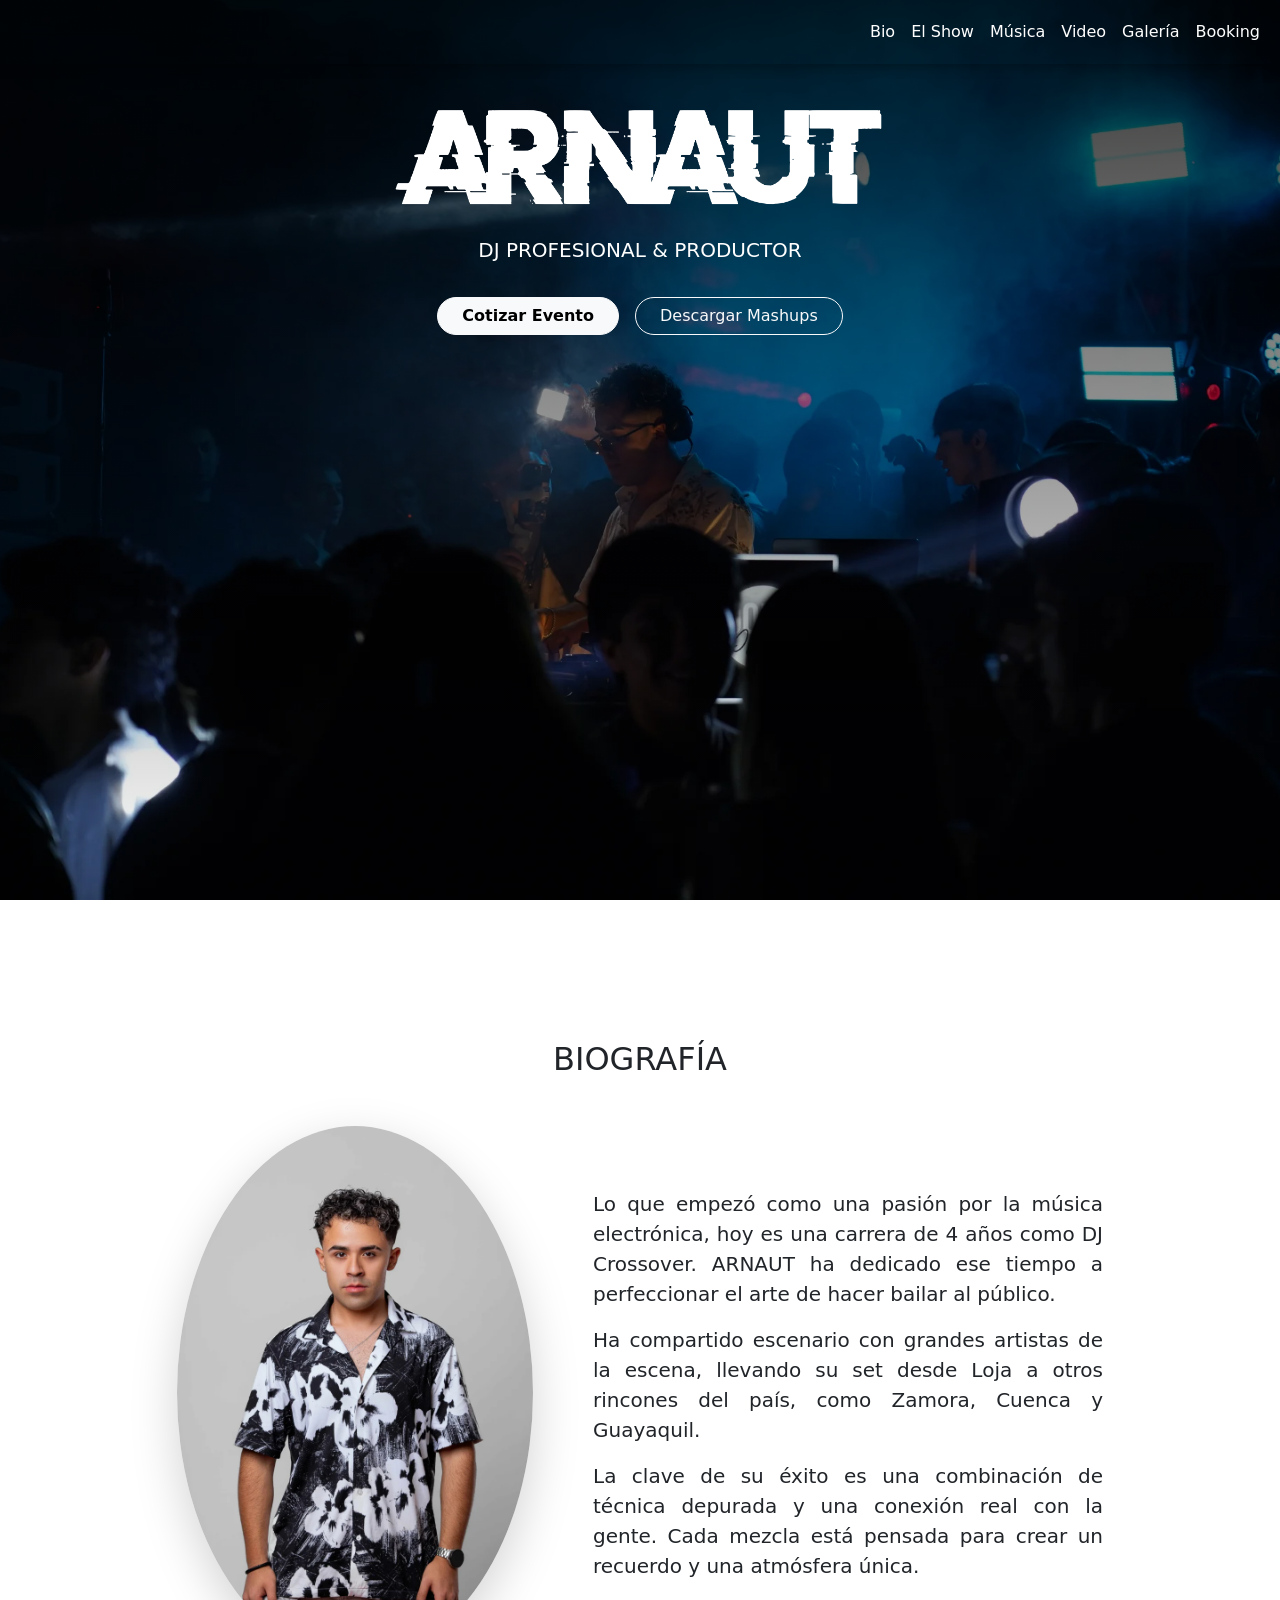
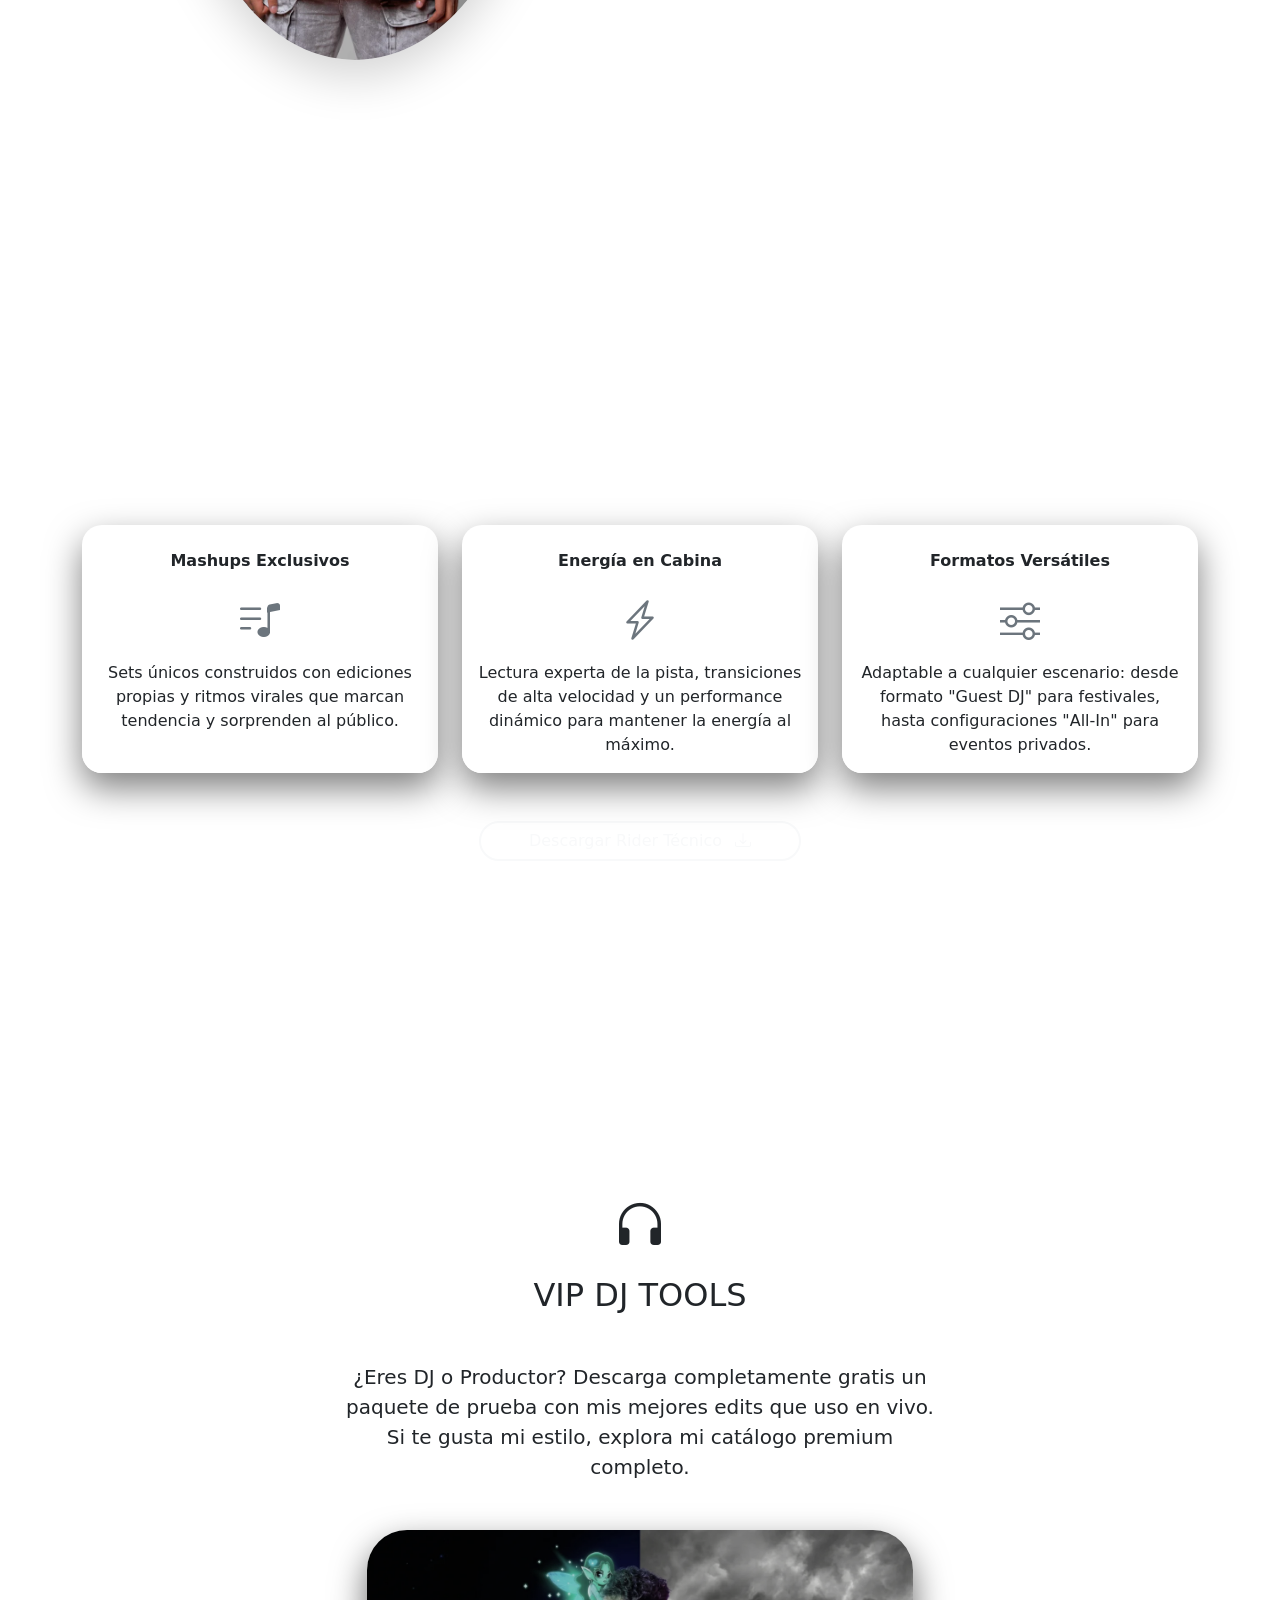
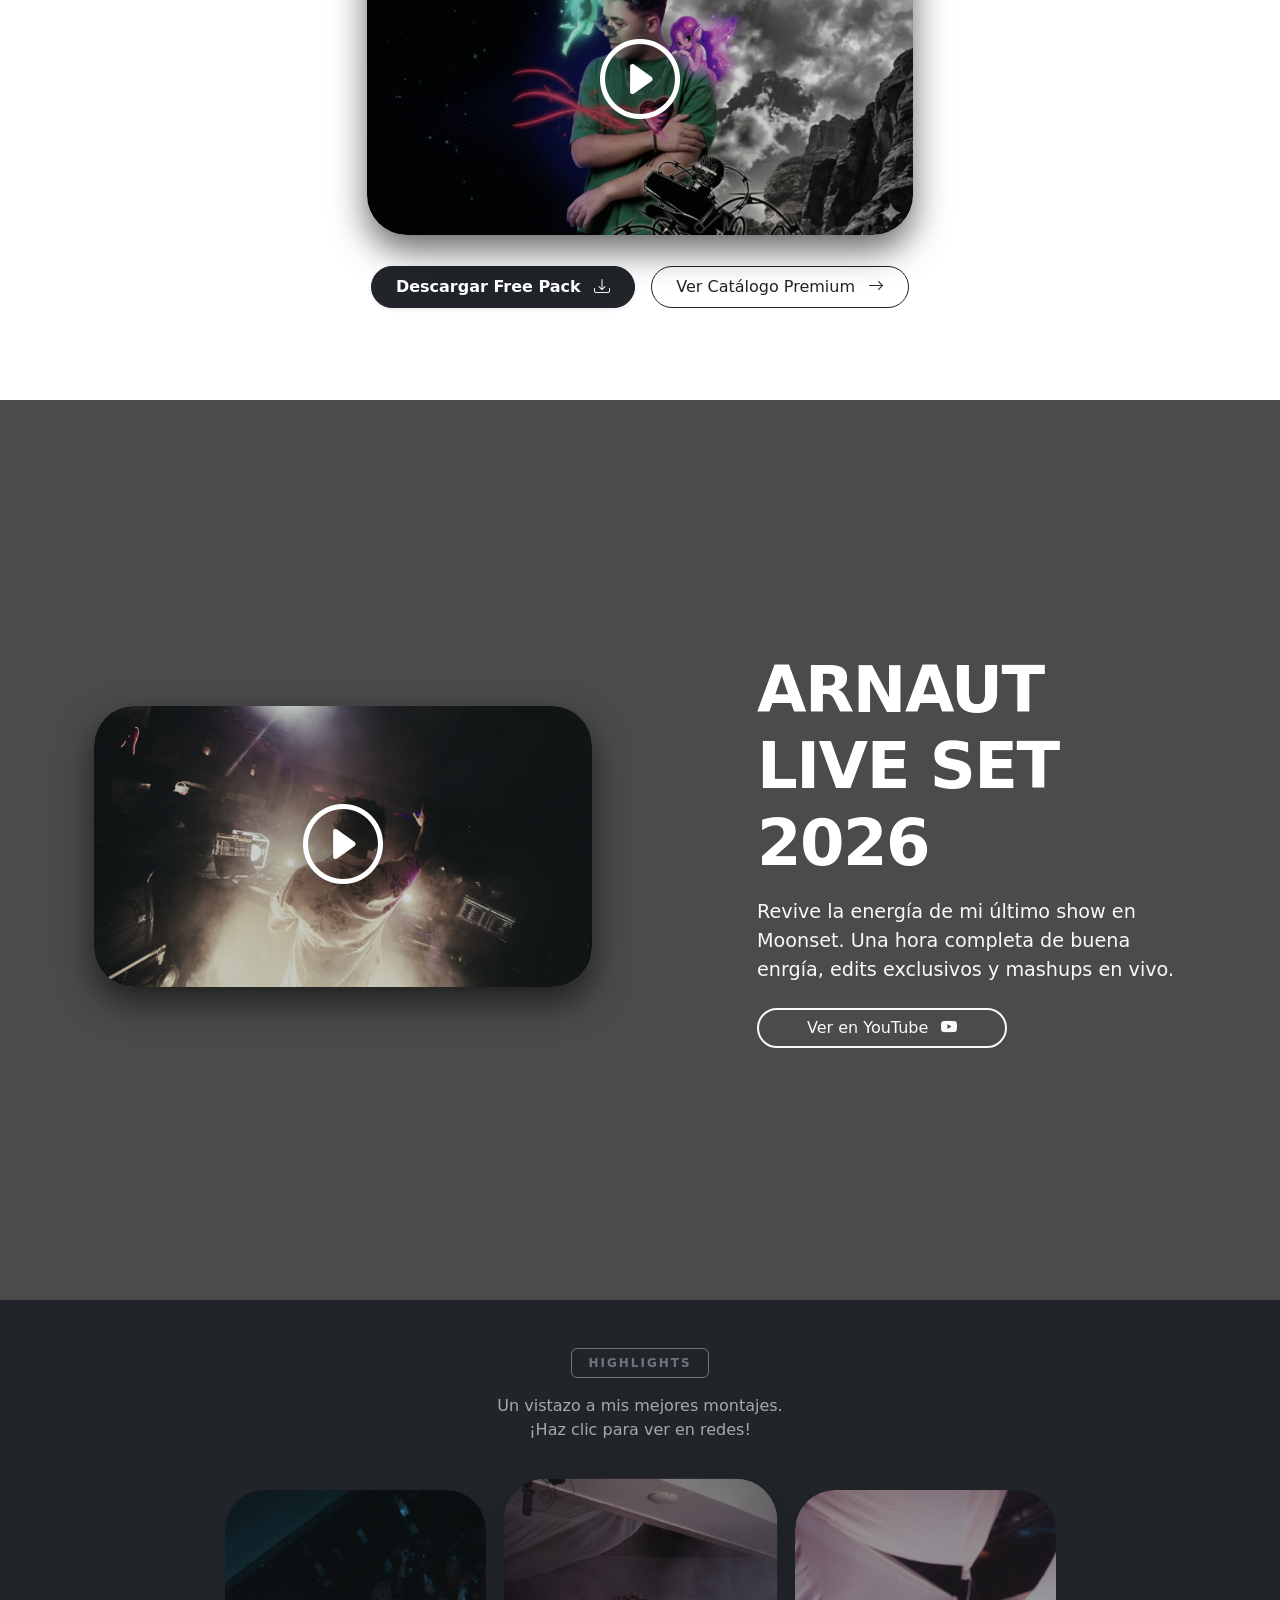
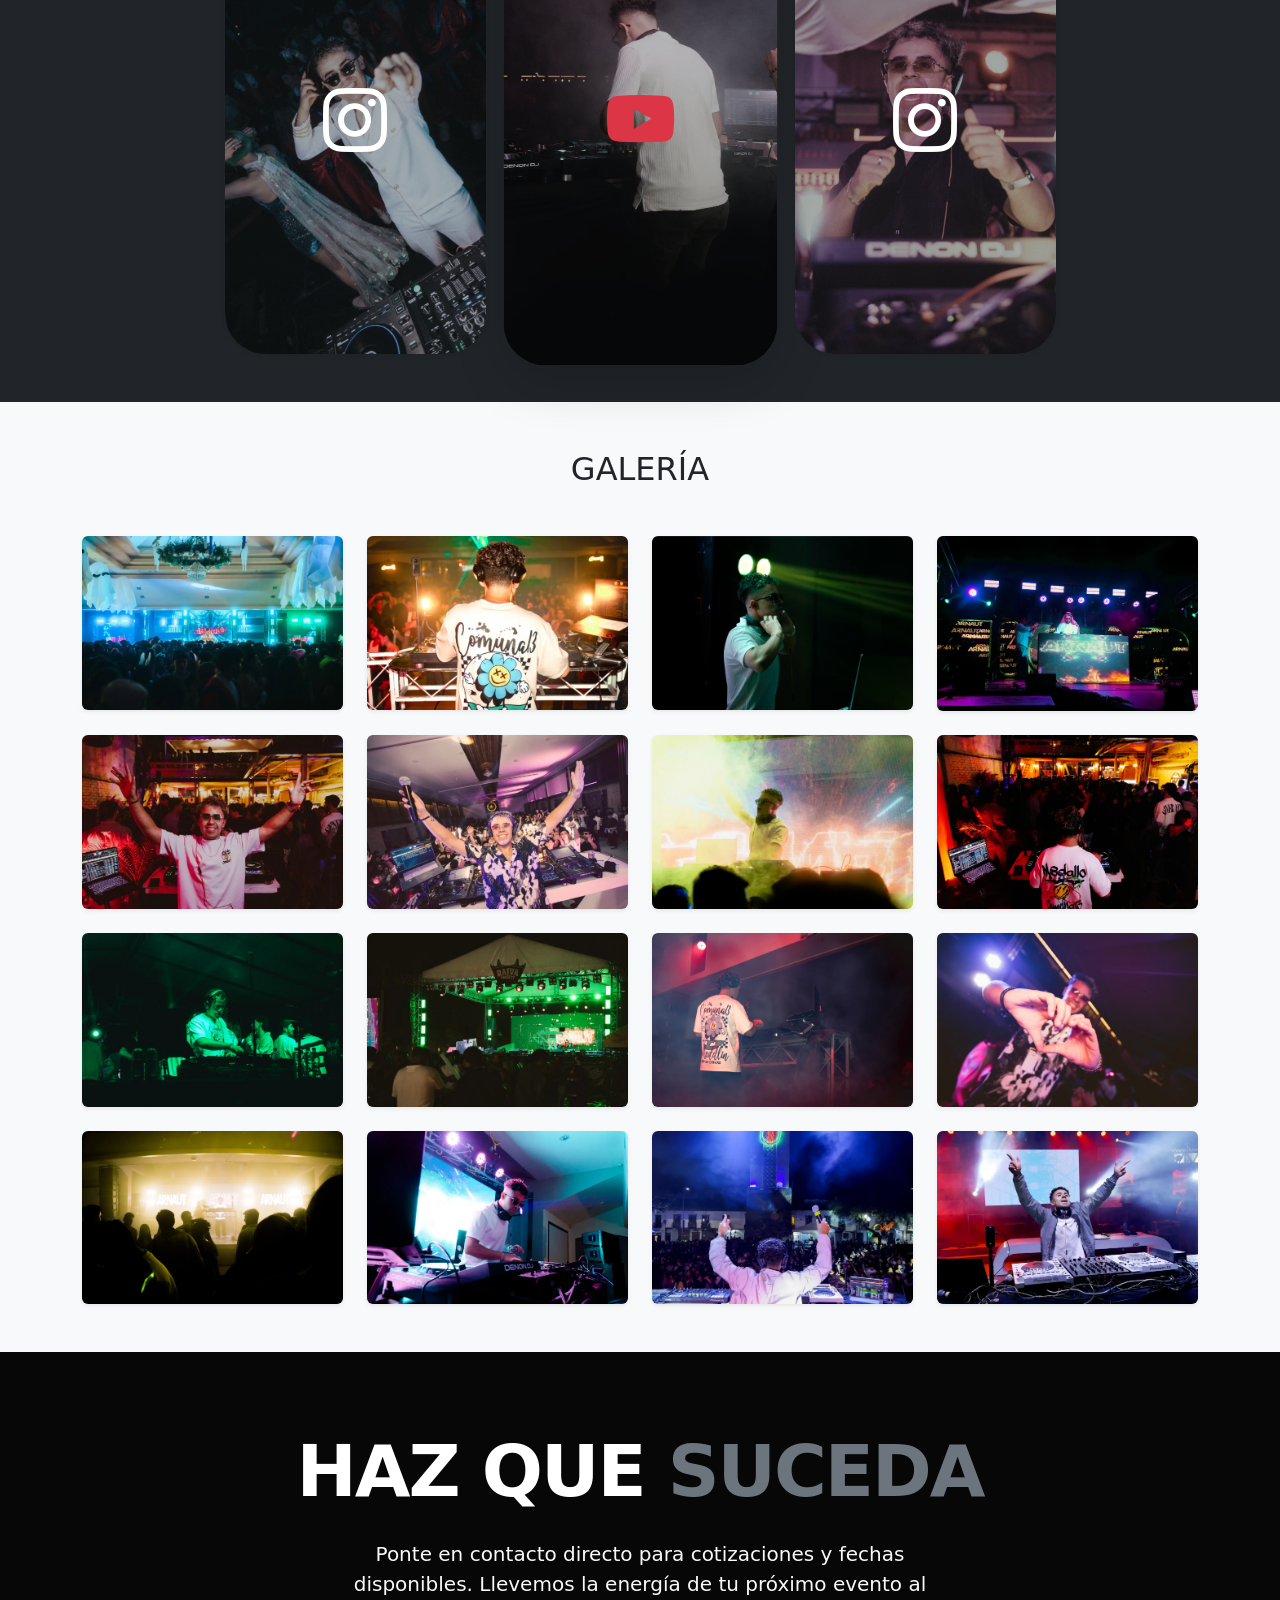
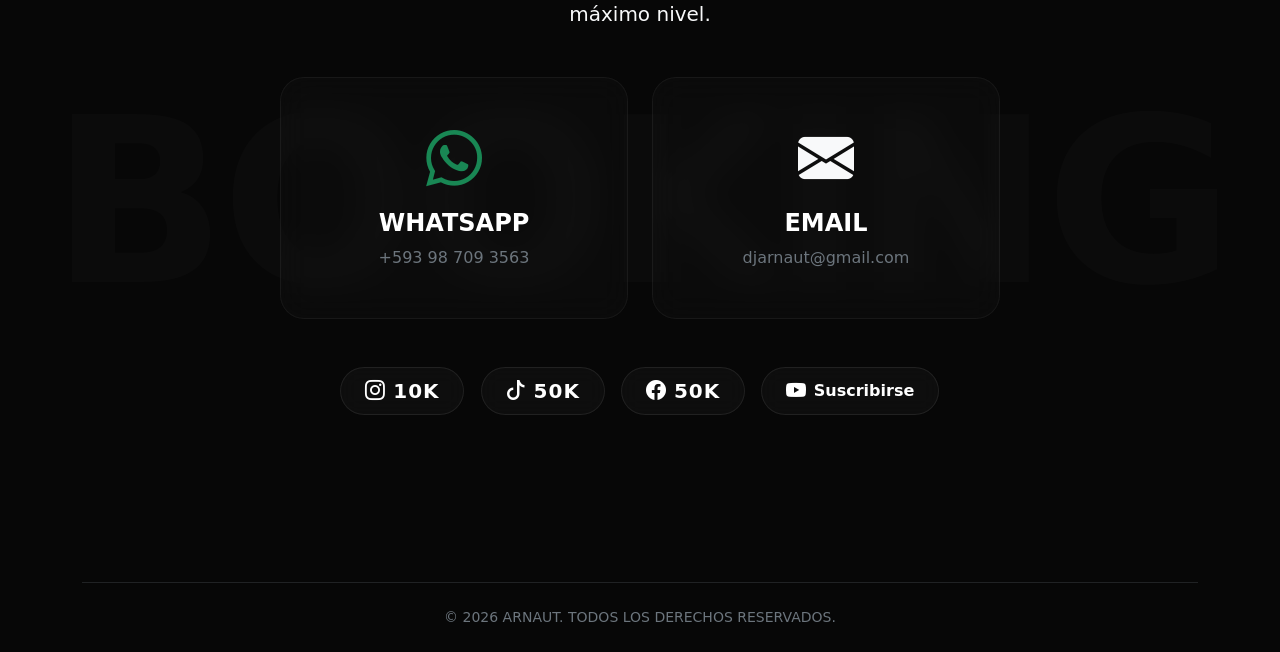
==== index.html @ 13a9d311 "correcciones" ====
<!doctype html>
<html lang="es">

<head>
    <meta charset="utf-8">
    <meta name="viewport" content="width=device-width, initial-scale=1">

    <link href="https://cdn.jsdelivr.net/npm/bootstrap@5.3.3/dist/css/bootstrap.min.css" rel="stylesheet"
        integrity="sha384-QWTKZyjpPEjISv5WaRU9OFeRpok6YctnYmDr5pNlyT2bRjXh0JMhjY6hW+ALEwIH" crossorigin="anonymous">

    <link rel="stylesheet" href="styles/style.css">

    <link rel="stylesheet" href="https://cdn.jsdelivr.net/npm/bootstrap-icons@1.11.3/font/bootstrap-icons.min.css">

    <title>Arnaut Presskit</title>

    <link rel="icon" type="image/png" href="images/ico.png">

    <!-- META TAGS -->

    <meta charset="UTF-8">
    <meta name="viewport" content="width=device-width, initial-scale=1.0">

    <meta name="description"
        content="ARNAUT — DJ profesional para eventos, discotecas y bodas. Sets energéticos, mashups únicos y amplia experiencia en pista. Reserva tu fecha aquí.">

    <meta name="keywords" content="DJ, DJ Ecuador, DJ Loja, Arnaut, música, eventos, bodas, fiestas, discotecas">

    <meta name="author" content="ARNAUT">

    <!-- OPEN GRAPH (WhatsApp / Facebook) -->

    <meta property="og:title" content="ARNAUT Presskit">
    <meta property="og:description" content="Contrata a ARNAUT para tu evento.">

    <!-- Imagen de preview -->
    <meta property="og:image" content="images/hero-background.webp">
    <meta property="og:image:width" content="1200">
    <meta property="og:image:height" content="630">

    <meta property="og:url" content="https://arnaut.ec/">
    <meta property="og:type" content="website">

    <!-- Twitter -->

    <meta name="twitter:card" content="summary_large_image">
    <meta name="twitter:title" content="ARNAUT Presskit">
    <meta name="twitter:description" content="Contrata a ARNAUT para tu evento.">
    <meta name="twitter:image" content="images/background.webp">

</head>



<body>

    <nav class="navbar navbar-expand-lg navbar-dark fixed-top">
        <div class="container-fluid">

            <a class="navbar-brand" href="#">
                <img src="images/logo.webp" alt="Logo Arnaut" height="35" class="d-inline-block align-text-top">
            </a>

            <button class="navbar-toggler" type="button" data-bs-toggle="collapse" data-bs-target="#navbarNav"
                aria-controls="navbarNav" aria-expanded="false" aria-label="Toggle navigation">
                <span class="navbar-toggler-icon"></span>
            </button>

            <div class="collapse navbar-collapse" id="navbarNav">
                <ul class="navbar-nav ms-auto">
                    <li class="nav-item"><a class="nav-link" href="#bio">Bio</a></li>
                    <li class="nav-item"><a class="nav-link" href="#el-show">El Show</a></li>
                    <li class="nav-item"><a class="nav-link" href="#musica">Música</a></li>
                    <li class="nav-item"><a class="nav-link" href="#video">Video</a></li>
                    <li class="nav-item"><a class="nav-link" href="#galeria">Galería</a></li>
                    <li class="nav-item"><a class="nav-link" href="#booking">Booking</a></li>

                </ul>
            </div>
        </div>
    </nav>



    <main>


        <header class="hero-section">
            <div class="container d-flex flex-column align-items-center h-100 hero-content-container">

                <img src="images/logo.webp" alt="Logo Arnaut" class="img-fluid hero-logo mb-3">

                <p class="lead text-white text-uppercase">DJ Profesional & Productor</p>

                <div class="d-flex gap-3 mt-3 flex-wrap justify-content-center">
                    <a href="#booking" class="btn btn-light rounded-pill px-4 fw-bold">Cotizar Evento</a>
                    <a href="#musica" class="btn btn-outline-light rounded-pill px-4">Descargar Mashups</a>
                </div>

            </div>
        </header>


        <section id="bio" class="py-5 d-flex align-items-center min-vh-100">
            <div class="container">

                <h2 class="text-center mb-5 text-uppercase">Biografía</h2>

                <div class="row align-items-center justify-content-center">

                    <div class="col-md-5 col-lg-4 text-center mb-4 mb-md-0">
                        <img src="images/arnaut-pp.webp" alt="Foto de Arnaut DJ"
                            class="img-fluid rounded-circle shadow-lg">
                    </div>

                    <div class="col-md-7 col-lg-6 ps-lg-5">
                        <p class="lead" style="text-align: justify;">Lo que empezó como una pasión por la música
                            electrónica, hoy es una carrera de 4 años como DJ Crossover. ARNAUT ha dedicado ese tiempo a
                            perfeccionar el arte de hacer bailar al público.</p>
                        <p class="lead" style="text-align: justify;">Ha compartido escenario con grandes artistas de la
                            escena, llevando su set desde Loja a otros rincones del país, como Zamora, Cuenca y
                            Guayaquil.</p>
                        <p class="lead" style="text-align: justify;">La clave de su éxito es una combinación de técnica
                            depurada y una conexión real con la gente. Cada mezcla está pensada para crear un recuerdo y
                            una atmósfera única.</p>
                    </div>

                </div>
            </div>
        </section>



        <section id="el-show" class="py-5 d-flex align-items-center min-vh-100 text-white">
            <div class="container">

                <h2 class="text-center mb-5 text-uppercase fw-bold">La Experiencia Arnaut</h2>

                <div class="row g-4 justify-content-center">

                    <div class="col-lg-4 col-md-6">
                        <div class="card h-100 text-dark">
                            <div class="card-header fw-bold text-center bg-white">
                                Mashups Exclusivos
                            </div>
                            <div class="card-body text-center bg-white">
                                <i class="bi bi-music-note-list display-6 mb-3 d-block text-secondary"></i>
                                <p class="card-text">Sets únicos construidos con ediciones propias y ritmos virales que
                                    marcan tendencia y sorprenden al público.</p>
                            </div>
                        </div>
                    </div>

                    <div class="col-lg-4 col-md-6">
                        <div class="card h-100 text-dark">
                            <div class="card-header fw-bold text-center bg-white">
                                Energía en Cabina
                            </div>
                            <div class="card-body text-center bg-white">
                                <i class="bi bi-lightning-charge display-6 mb-3 d-block text-secondary"></i>
                                <p class="card-text">Lectura experta de la pista, transiciones de alta velocidad y un
                                    performance dinámico para mantener la energía al máximo.</p>
                            </div>
                        </div>
                    </div>

                    <div class="col-lg-4 col-md-6">
                        <div class="card h-100 text-dark">
                            <div class="card-header fw-bold text-center bg-white">
                                Formatos Versátiles
                            </div>
                            <div class="card-body text-center bg-white">
                                <i class="bi bi-sliders display-6 mb-3 d-block text-secondary"></i>
                                <p class="card-text">Adaptable a cualquier escenario: desde formato "Guest DJ" para
                                    festivales, hasta configuraciones "All-In" para eventos privados.</p>
                            </div>
                        </div>
                    </div>

                </div>

                <div class="text-center mt-5">
                    <a href="docs/ARNAUT_Tech_Rider_2026.pdf" download
                        class="btn btn-outline-light rounded-pill px-5 border-2">Descargar Rider Técnico <i
                            class="bi bi-download ms-2"></i></a>
                </div>

            </div>
        </section>



        <section id="musica" class="py-5 d-flex align-items-center min-vh-100">
            <div class="container text-center">

                <i class="bi bi-headphones display-4 mb-3 d-block"></i>
                <h2 class="text-center mb-5 text-uppercase">VIP DJ TOOLS</h2>

                <p class="lead mb-5 mx-auto" style="max-width: 600px;">¿Eres DJ o Productor? Descarga
                    <strong>completamente gratis</strong> un paquete de prueba con mis mejores edits que uso en vivo. Si
                    te gusta mi estilo, explora mi catálogo premium completo.
                </p>

                <div class="row justify-content-center mb-4">
                    <div class="col-md-8 col-lg-6">
                        <a href="https://youtube.com/playlist?list=PLNTmPL80x1vYrUEe-scTyPPt-FpbnKhev&si=liZpzBujdE9eT8le"
                            target="_blank" rel="noopener noreferrer"
                            class="d-inline-block position-relative video-card w-100">
                            <img src="images/playlist-cover.webp" alt="Escuchar VIP DJ TOOLS en YouTube"
                                class="img-fluid rounded w-100" />

                            <div class="position-absolute top-50 start-50 translate-middle">
                                <i class="bi bi-play-circle text-white"
                                    style="font-size: 5rem; filter: drop-shadow(0px 4px 15px rgba(0,0,0,0.8));"></i>
                            </div>
                        </a>
                    </div>
                </div>

                <div class="d-flex gap-3 justify-content-center flex-wrap">
                    <a href="https://arnaut.gumroad.com/l/freepack" target="_blank" rel="noopener noreferrer"
                        class="btn btn-dark rounded-pill px-4 py-2 shadow-sm fw-bold">
                        Descargar Free Pack <i class="bi bi-download ms-2"></i>
                    </a>

                    <a href="https://arnaut.gumroad.com/l/mashup_pack_vol_1/" target="_blank" rel="noopener noreferrer"
                        class="btn btn-outline-dark rounded-pill px-4 py-2">
                        Ver Catálogo Premium <i class="bi bi-arrow-right ms-2"></i>
                    </a>
                </div>

            </div>
        </section>





        <section id="video" class="video-background-section d-flex align-items-center min-vh-100 py-5">

            <video autoplay loop muted playsinline>
                <source src="images/loopPreviaColor.mp4" type="video/mp4">
            </video>

            <div class="video-overlay"></div>
            <div class="container-xl video-content px-4">
                <div class="row align-items-center justify-content-between">

                    <div class="col-lg-6 mb-5 mb-lg-0 text-center text-lg-start pe-lg-5">
                        <a href="https://youtu.be/CYi6nll0zKQ" target="_blank"
                            class="d-inline-block position-relative video-card w-100">
                            <img src="images/fullSetThubail.webp" alt="Ver Live Set en YouTube" class="img-fluid w-100">

                            <div class="position-absolute top-50 start-50 translate-middle">
                                <i class="bi bi-play-circle text-white"
                                    style="font-size: 5rem; filter: drop-shadow(0px 4px 15px rgba(0,0,0,0.8));"></i>
                            </div>
                        </a>
                    </div>

                    <div class="col-lg-5 text-center text-lg-start ps-lg-4">
                        <h2 class="display-3 fw-bold text-uppercase mb-3" style="letter-spacing: -1.5px;">ARNAUT<br>LIVE
                            SET 2026</h2>
                        <p class="lead mb-4 text-light" style="font-size: 1.2rem;">Revive la energía de mi último show
                            en Moonset. Una hora completa de buena enrgía, edits exclusivos y mashups en vivo.</p>
                        <a href="https://youtu.be/CYi6nll0zKQ" target="_blank"
                            class="btn btn-outline-light rounded-pill px-5 border-2">Ver en YouTube <i
                                class="bi bi-youtube ms-2"></i></a>
                    </div>

                </div>
            </div>
        </section>

        <section id="clips" class="py-5 bg-dark text-white">
            <div class="container">

                <div class="text-center mb-5">
                    <span class="badge border border-secondary text-secondary mb-3 px-3 py-2 text-uppercase"
                        style="letter-spacing: 2px;">
                        Highlights
                    </span>
                    <p class="mx-auto" style="max-width: 500px; color: rgba(255, 255, 255, 0.6);">
                        Un vistazo a mis mejores montajes.<br> ¡Haz clic para ver en redes!
                    </p>
                </div>

                <div class="row g-4 justify-content-center">

                    <div class="col-lg-3 col-md-4 col-8">
                        <a href="https://www.instagram.com/reels/DR0ahVZibYN/" target="_blank"
                            class="d-block video-card shadow-sm">
                            <div class="ratio ratio-9x16 bg-dark">
                                <img src="images/reel-1.webp" alt="Reel Instagram"
                                    style="object-fit: cover; opacity: 0.8;">
                                <div class="d-flex align-items-center justify-content-center text-white">
                                    <i class="bi bi-instagram display-3"></i>
                                </div>
                            </div>
                        </a>
                    </div>

                    <div class="col-lg-3 col-md-4 col-8">
                        <a href="https://youtu.be/4_Grcb01HPw" target="_blank" class="d-block video-card shadow-lg"
                            style="transform: scale(1.05); z-index: 2;">
                            <div class="ratio ratio-9x16 bg-dark">
                                <img src="images/short-yt.webp" alt="YouTube Short"
                                    style="object-fit: cover; opacity: 0.8;">
                                <div class="d-flex align-items-center justify-content-center text-white">
                                    <i class="bi bi-youtube display-3 text-danger"></i>
                                </div>
                            </div>
                        </a>
                    </div>

                    <div class="col-lg-3 col-md-4 col-8">
                        <a href="https://www.instagram.com/reel/DB2m9LWAy3j/" target="_blank"
                            class="d-block video-card shadow-sm">
                            <div class="ratio ratio-9x16 bg-dark">
                                <img src="images/reel-2.webp" alt="Reel Instagram"
                                    style="object-fit: cover; opacity: 0.8;">
                                <div class="d-flex align-items-center justify-content-center text-white">
                                    <i class="bi bi-instagram display-3"></i>
                                </div>
                            </div>
                        </a>
                    </div>

                </div>
            </div>
        </section>



        <section id="galeria" class="py-5 bg-light">
            <div class="container">

                <h2 class="text-center mb-5 text-uppercase">Galería</h2>

                <div class="row g-4">

                    <div class="col-lg-3 col-md-6">
                        <img src="images/photo-1.webp" alt="Foto 1 del show de Arnaut"
                            class="img-fluid rounded shadow-sm">
                    </div>

                    <div class="col-lg-3 col-md-6">
                        <img src="images/photo-2.webp" alt="Foto 2 del show de Arnaut"
                            class="img-fluid rounded shadow-sm">
                    </div>

                    <div class="col-lg-3 col-md-6">
                        <img src="images/photo-3.webp" alt="Foto 3 del show de Arnaut"
                            class="img-fluid rounded shadow-sm">
                    </div>

                    <div class="col-lg-3 col-md-6">
                        <img src="images/photo-4.webp" alt="Foto 4 del show de Arnaut"
                            class="img-fluid rounded shadow-sm">
                    </div>

                    <div class="col-lg-3 col-md-6">
                        <img src="images/photo-5.webp" alt="Foto 5 del show de Arnaut"
                            class="img-fluid rounded shadow-sm">
                    </div>

                    <div class="col-lg-3 col-md-6">
                        <img src="images/photo-6.webp" alt="Foto 6 del show de Arnaut"
                            class="img-fluid rounded shadow-sm">
                    </div>

                    <div class="col-lg-3 col-md-6">
                        <img src="images/photo-7.webp" alt="Foto 7 del show de Arnaut"
                            class="img-fluid rounded shadow-sm">
                    </div>

                    <div class="col-lg-3 col-md-6">
                        <img src="images/photo-8.webp" alt="Foto 8 del show de Arnaut"
                            class="img-fluid rounded shadow-sm">
                    </div>

                    <div class="col-lg-3 col-md-6">
                        <img src="images/photo-9.webp" alt="Foto 9 del show de Arnaut"
                            class="img-fluid rounded shadow-sm">
                    </div>

                    <div class="col-lg-3 col-md-6">
                        <img src="images/photo-10.webp" alt="Foto 10 del show de Arnaut"
                            class="img-fluid rounded shadow-sm">
                    </div>

                    <div class="col-lg-3 col-md-6">
                        <img src="images/photo-11.webp" alt="Foto 11 del show de Arnaut"
                            class="img-fluid rounded shadow-sm">
                    </div>

                    <div class="col-lg-3 col-md-6">
                        <img src="images/photo-12.webp" alt="Foto 12 del show de Arnaut"
                            class="img-fluid rounded shadow-sm">
                    </div>

                    <div class="col-lg-3 col-md-6">
                        <img src="images/photo-13.webp" alt="Foto 13 del show de Arnaut"
                            class="img-fluid rounded shadow-sm">
                    </div>

                    <div class="col-lg-3 col-md-6">
                        <img src="images/photo-14.webp" alt="Foto 14 del show de Arnaut"
                            class="img-fluid rounded shadow-sm">
                    </div>

                    <div class="col-lg-3 col-md-6">
                        <img src="images/photo-15.webp" alt="Foto 15 del show de Arnaut"
                            class="img-fluid rounded shadow-sm">
                    </div>

                    <div class="col-lg-3 col-md-6">
                        <img src="images/photo-16.webp" alt="Foto 16 del show de Arnaut"
                            class="img-fluid rounded shadow-sm">
                    </div>

                </div>
            </div>
        </section>



        <footer id="booking"
            class="d-flex flex-column justify-content-center position-relative min-vh-100 bg-black text-white overflow-hidden">

            <div class="booking-bg-text position-absolute top-50 start-50 translate-middle w-100 text-center">
                BOOKING
            </div>

            <div class="container position-relative z-2 text-center my-auto px-4">

                <h2 class="display-2 fw-bold text-uppercase mb-4" style="letter-spacing: -2px;">Haz que <span
                        class="text-secondary">suceda</span></h2>
                <p class="lead text-light mb-5 mx-auto" style="max-width: 600px;">Ponte en contacto directo para
                    cotizaciones y fechas disponibles. Llevemos la energía de tu próximo evento al máximo nivel.</p>

                <div class="row justify-content-center g-4 mb-5">

                    <div class="col-md-5 col-lg-4">
                        <a href="https://wa.me/593987093563" target="_blank" rel="noopener noreferrer"
                            class="d-block glass-card p-5 text-decoration-none text-white h-100">
                            <i class="bi bi-whatsapp display-4 text-success mb-3 d-block"></i>
                            <h4 class="fw-bold text-uppercase tracking-wide">WhatsApp</h4>
                            <p class="text-secondary mb-0">+593 98 709 3563</p>
                        </a>
                    </div>

                    <div class="col-md-5 col-lg-4">
                        <a href="mailto:djarnaut@gmail.com"
                            class="d-block glass-card p-5 text-decoration-none text-white h-100">
                            <i class="bi bi-envelope-fill display-4 text-light mb-3 d-block"></i>
                            <h4 class="fw-bold text-uppercase tracking-wide">Email</h4>
                            <p class="text-secondary mb-0 text-break">djarnaut@gmail.com</p>
                        </a>
                    </div>

                </div>

                <div class="d-flex flex-wrap gap-3 justify-content-center mt-4">

                    <a href="https://www.instagram.com/arnaut.ec" target="_blank" aria-label="Instagram"
                        class="glass-stat-pill ig text-decoration-none text-white px-4 py-2 d-flex align-items-center gap-2">
                        <i class="bi bi-instagram fs-5 transition-color"></i>
                        <span class="fw-bold fs-5" style="letter-spacing: 1px;">10K</span>
                    </a>

                    <a href="https://www.tiktok.com/@arnaut.ec" target="_blank" aria-label="TikTok"
                        class="glass-stat-pill tk text-decoration-none text-white px-4 py-2 d-flex align-items-center gap-2">
                        <i class="bi bi-tiktok fs-5 transition-color"></i>
                        <span class="fw-bold fs-5" style="letter-spacing: 1px;">50K</span>
                    </a>

                    <a href="https://www.facebook.com/share/1AAWQ6Ga6S/?mibextid=wwXIfr" target="_blank"
                        aria-label="Facebook"
                        class="glass-stat-pill fb text-decoration-none text-white px-4 py-2 d-flex align-items-center gap-2">
                        <i class="bi bi-facebook fs-5 transition-color"></i>
                        <span class="fw-bold fs-5" style="letter-spacing: 1px;">50K</span>
                    </a>

                    <a href="https://youtube.com/@arnaut_ec" target="_blank" aria-label="YouTube"
                        class="glass-stat-pill yt text-decoration-none text-white px-4 py-2 d-flex align-items-center gap-2">
                        <i class="bi bi-youtube fs-5 transition-color"></i>
                        <span class="fw-semibold fs-6">Suscribirse</span>
                    </a>

                </div>
            </div>

            <div class="container position-relative z-2 text-center pb-4 mt-auto">
                <hr class="border-secondary mb-4 opacity-25">
                <p class="text-secondary small mb-0 text-uppercase tracking-wide">&copy; 2026 Arnaut. Todos los derechos
                    reservados.</p>
            </div>

        </footer>

    </main>


    <script src="https://cdn.jsdelivr.net/npm/bootstrap@5.3.3/dist/js/bootstrap.bundle.min.js"
        integrity="sha384-YvpcrYf0tY3lHB60NNkmXc5s9fDVZLESaAA55NDzOxhy9GkcIdslK1eN7N6jIeHz"
        crossorigin="anonymous"></script>


    <script src="js/script.js"></script>


</body>

</html>
---- styles/style.css ----
html {
    scroll-behavior: smooth;
    /* Eliminamos el scroll-padding-top global de aquí */
}

/* 1. Le damos el margen superior a TODAS las secciones por defecto */
section,
footer {
    scroll-margin-top: 55px;
}

/* 2. EXCEPCIÓN: Las secciones inmersivas deben tocar el techo (0px) para que la barra transparente se superponga al fondo */
#el-show,
#video,
#booking,
#equipos-hero,
#produccion-mayor {
    scroll-margin-top: 0px !important;
}

.navbar {
    background-color: transparent;
    box-shadow: 0px 4px 10px rgba(0, 0, 0, 0.25);

    /* Transición suave para el cambio de color */
    transition: background-color 0.3s ease-in-out;
}

.navbar-solid {
    background-color: #212529 !important;
    /* Color exacto de 'bg-dark' */
}

.navbar .nav-link,
.navbar .navbar-brand {
    color: #fff !important;
}

.navbar .nav-link:hover {
    color: #f1f1f1 !important;
}





/* Efecto interactivo para los botones principales de la web */
.hero-section .btn,
#el-show .btn,
#musica .btn,
#video .btn {
    transition: all 0.3s cubic-bezier(0.175, 0.885, 0.32, 1.275);
}

.hero-section .btn:hover,
#el-show .btn:hover,
#musica .btn:hover,
#video .btn:hover {
    transform: scale(1.08);
    box-shadow: 0 10px 25px rgba(0, 0, 0, 0.4);
}





/* HERO SECTION */

.hero-section {

    position: relative;

    /* 100vh significa 100% de la altura de la ventana (Viewport Height) */
    height: 100vh;

    background-image: url('../images/hero-background.webp');

    /* 3. Estilos para la imagen de fondo */
    background-size: cover;
    /* Cubre todo el espacio, sin deformarse */
    background-position: center center;
    /* Centra la imagen */
    background-repeat: no-repeat;
    /* No repetir la imagen */
    background-attachment: fixed;

}

.hero-section::before {
    content: "";
    position: absolute;
    top: 0;
    left: 0;
    width: 100%;
    height: 100%;
    background: linear-gradient(to bottom, rgba(0, 0, 0, 0.8), rgba(0, 0, 0, 0));
    z-index: 0;
}

/* Logo de la portada sobre el fondo */
.hero-logo {
    max-width: 500px;
    width: 80%;
}

/* Contenedor para el logo y subtítulo en el Hero */
.hero-content-container {
    padding-top: 100px;
    position: relative;
    z-index: 1;
}


/*
  SOLUCIÓN "HAND-OFF" PARA EL LOGO (Controlado por JavaScript)
*/

/* Transición suave al logo de la barra */
.navbar-brand {
    transition: opacity 0.3s ease-in-out;
}

/* Oculta el logo SÓLO cuando JS le añade la clase .hide-logo */
.navbar.hide-logo .navbar-brand {
    opacity: 0;
    pointer-events: none;
}





/* SHOW SECTION */

/* Fondo inmersivo para la sección El Show */
#el-show {
    background-image: linear-gradient(rgba(15, 15, 15, 0.512), rgba(15, 15, 15, 0.8)), url('../images/showSection.webp');
    background-size: cover;
    background-position: center;
    background-attachment: fixed;
    /* Esto crea un efecto "parallax" súper elegante al hacer scroll */
}

/* --- ESTILO PREMIUM PARA LAS TARJETAS DE EL SHOW --- */
#el-show .card {
    border: none;
    /* Quitamos el borde gris feo por defecto */
    border-radius: 20px;
    /* Esquinas muy redondeadas, igual que el video */
    box-shadow: 0px 15px 35px rgba(0, 0, 0, 0.5);
    /* La sombra difusa que crea el efecto flotante */
    overflow: hidden;
    /* OBLIGATORIO: Evita que el fondo blanco de la tarjeta se salga por las esquinas redondas */
    transition: transform 0.4s cubic-bezier(0.175, 0.885, 0.32, 1.275), box-shadow 0.4s ease;
}

/* Efecto hover interactivo: la tarjeta "salta" hacia ti al pasar el ratón */
#el-show .card:hover {
    transform: translateY(-12px);
    box-shadow: 0px 25px 45px rgba(0, 0, 0, 0.8);
}

/* Limpieza del encabezado de la tarjeta */
#el-show .card-header {
    border-bottom: none;
    /* Quitamos la línea divisoria para un look más limpio */
    padding-top: 1.5rem;
    /* Le damos más aire arriba */
    background-color: transparent !important;
    /* Para que herede el blanco sin problemas */
}






/* --- ESTILOS PARA EL LIVE SET (Fondo de Video) --- */
.video-background-section {
    position: relative;
    overflow: hidden;
    color: white;
}

.video-background-section video {
    position: absolute;
    top: 50%;
    left: 50%;
    min-width: 100%;
    min-height: 100%;
    width: auto;
    height: auto;
    transform: translateX(-50%) translateY(-50%);
    z-index: 0;
    object-fit: cover;
    /* Asegura que el video llene el espacio sin deformarse */
}

.video-overlay {
    position: absolute;
    top: 0;
    left: 0;
    width: 100%;
    height: 100%;
    background-color: rgba(15, 15, 15, 0.75);
    /* Oscurece el video para leer el texto */
    z-index: 1;
}

.video-content {
    position: relative;
    z-index: 2;
    /* Pone el contenido por encima del video y el filtro */
}

/* Efecto hover para las miniaturas de video */
.video-card {
    transition: transform 0.3s ease;
    overflow: hidden;
    position: relative;
    border-radius: 40px;
    /* Bordes mucho más redondeados y modernos */
    box-shadow: 0px 15px 35px rgba(0, 0, 0, 0.6);
    /* Sombra difusa, cero bordes duros */
}

.video-card img {
    border-radius: 40px;
    transition: all 0.4s ease;
}

@media (hover: hover) {

    /* En PC, la imagen empieza apagada y dramática */
    .video-card img {
        filter: brightness(0.85) saturate(0.6);
    }

    /* Al pasar el ratón, la tarjeta entera flota */
    .video-card:hover {
        transform: translateY(-5px);
    }

    /* Y la imagen estalla en color con un zoom interno */
    .video-card:hover img {
        filter: brightness(1.1) saturate(1.1);
        transform: scale(1.02);
    }
}


/* Definir el formato vertical para Shorts/Reels en Bootstrap */
.ratio-9x16 {
    --bs-aspect-ratio: 177.77%;
    /* Es el resultado de dividir 16 / 9 */
}









/* --- SECCIÓN BOOKING (El "Main Stage") --- */


.bg-black {
    background-color: #070707 !important;
    /* Un negro súper profundo, más oscuro que el bg-dark normal */
}

/* El texto gigante del fondo */
.booking-bg-text {
    font-size: clamp(5rem, 18vw, 20rem);
    /* Se adapta perfectamente al celular y a monitores gigantes */
    font-weight: 900;
    color: rgba(255, 255, 255, 0.02);
    /* Súper transparente para que sea sutil */
    line-height: 1;
    letter-spacing: -5px;
    z-index: 0;
    pointer-events: none;
    /* Evita que el usuario seleccione el texto por error */
}

/* Efecto Glassmorphism (Cristal) para los contactos */
.glass-card {
    background: rgba(255, 255, 255, 0.02);
    backdrop-filter: blur(15px);
    -webkit-backdrop-filter: blur(15px);
    border: 1px solid rgba(255, 255, 255, 0.05);
    border-radius: 24px;
    transition: all 0.4s cubic-bezier(0.175, 0.885, 0.32, 1.275);
    /* Animación con un rebote elegante */
}

.glass-card:hover {
    background: rgba(255, 255, 255, 0.06);
    transform: translateY(-10px);
    /* La tarjeta flota hacia arriba */
    border-color: rgba(255, 255, 255, 0.2);
    box-shadow: 0 20px 40px rgba(0, 0, 0, 0.8);
}

/* Botones de Redes Sociales flotantes */
.social-btn {
    transition: all 0.3s ease;
    border: 1px solid rgba(255, 255, 255, 0.1);
    width: 60px;
    height: 60px;
    display: flex;
    align-items: center;
    justify-content: center;
}

.social-btn:hover {
    background-color: white;
    transform: translateY(-5px);
}

.social-btn:hover i {
    color: black !important;
    /* Al hacer hover, el icono se vuelve negro sobre el fondo blanco */
}

/* Píldoras de estadísticas sociales para el Footer */
.glass-stat-pill {
    background: rgba(255, 255, 255, 0.03);
    backdrop-filter: blur(10px);
    -webkit-backdrop-filter: blur(10px);
    border: 1px solid rgba(255, 255, 255, 0.08);
    border-radius: 50px;
    transition: all 0.3s cubic-bezier(0.175, 0.885, 0.32, 1.275);
}

.glass-stat-pill:hover {
    background: rgba(255, 255, 255, 0.15);
    transform: translateY(-5px);
    border-color: rgba(255, 255, 255, 0.3);
    box-shadow: 0 10px 20px rgba(0, 0, 0, 0.5);
}

/* Colores específicos al pasar el ratón para dar un toque premium */
.glass-stat-pill.ig:hover i {
    color: #E1306C !important;
}

.glass-stat-pill.tk:hover i {
    color: #00f2fe !important;
    text-shadow: 2px 0px 0px #fe0979;
}

.glass-stat-pill.fb:hover i {
    color: #1877F2 !important;
}

.glass-stat-pill.yt:hover i {
    color: #FF0000 !important;
}


/*
  =============================================================
  SOLUCIONES EXCLUSIVAS PARA MÓVILES Y TABLETS (Máx 992px)
  =============================================================
*/
@media (max-width: 991.98px) {

    /* 1. CORRECCIÓN PARALLAX: Evita el pixelado de fondos en iOS/Android */
    .hero-section,
    #el-show {
        background-attachment: scroll !important;
        background-position: center center !important;
    }

    /* 2. CORRECCIÓN EL SHOW: Ajusta el espacio para que no choque con la barra */
    #el-show {
        align-items: flex-start !important;
        padding-top: 100px !important;
        padding-bottom: 80px !important;
    }

    /* 3. CORRECCIÓN BOOKING: Ajusta el espacio del footer */
    #booking {
        justify-content: flex-start !important;
        padding-top: 130px !important;
        padding-bottom: 60px !important;
    }

    /* 4. EFECTO CRISTAL: Barra de navegación difuminada */
    .navbar:not(.navbar-solid) {
        background-color: rgba(15, 15, 15, 0.5) !important;
        backdrop-filter: blur(12px);
        -webkit-backdrop-filter: blur(12px);
        border-bottom: 1px solid rgba(255, 255, 255, 0.05);
    }

    /* 5. MENÚ DESPLEGABLE: Fondo sólido al abrir el botón de las 3 rayitas */
    .navbar:not(.navbar-solid) .navbar-collapse {
        background-color: #212529;
        margin-top: 10px;
        padding: 15px;
        border-radius: 0.35rem;
    }
}

/* =========================
   DJ Private Quote Pricing
========================= */
.dj-pricing-section {
    background-image: linear-gradient(rgba(10, 10, 10, 0.72), rgba(10, 10, 10, 0.9)), url('../images/hero-background.webp');
    background-size: cover;
    background-position: center;
    background-attachment: fixed;
    color: #fff;
}

.dj-pricing-section--performance {
    background-image: linear-gradient(rgba(10, 10, 10, 0.72), rgba(10, 10, 10, 0.9)), url('../images/hero-background.webp');
}

.dj-price-card {
    background: rgba(255, 255, 255, 0.03);
    backdrop-filter: blur(12px);
    -webkit-backdrop-filter: blur(12px);
    border: 1px solid rgba(255, 255, 255, 0.12);
    border-radius: 22px;
    padding: 2rem;
    box-shadow: 0 20px 40px rgba(0, 0, 0, 0.45);
    transition: transform 0.35s ease, border-color 0.35s ease, box-shadow 0.35s ease;
}

.dj-anchor-card {
    padding: clamp(2rem, 3vw, 2.6rem);
    border-color: rgba(255, 255, 255, 0.2);
    box-shadow: 0 28px 56px rgba(0, 0, 0, 0.55);
}

.dj-anchor-card .dj-price-card-top {
    border-bottom-color: rgba(255, 255, 255, 0.2);
}

.dj-price-card:hover {
    transform: translateY(-8px);
    border-color: rgba(255, 255, 255, 0.3);
    box-shadow: 0 28px 48px rgba(0, 0, 0, 0.6);
}

.dj-price-card-top {
    border-bottom: 1px solid rgba(255, 255, 255, 0.12);
    padding-bottom: 1rem;
}

.dj-price-card-label {
    font-size: 0.8rem;
    text-transform: uppercase;
    letter-spacing: 1.8px;
    color: rgba(255, 255, 255, 0.75);
}

.dj-price-value {
    font-size: clamp(2rem, 3.8vw, 2.7rem);
    font-weight: 800;
    line-height: 1.1;
    color: #ffffff;
}

.dj-feature-list li {
    display: flex;
    gap: 0.7rem;
    align-items: flex-start;
    margin-bottom: 0.85rem;
    color: rgba(255, 255, 255, 0.92);
}

.dj-feature-list i {
    color: #7dff9e;
    font-size: 1rem;
    margin-top: 0.16rem;
    flex-shrink: 0;
}

.dj-addon-box {
    max-width: 860px;
    background: rgba(255, 255, 255, 0.04);
    border: 1px solid rgba(255, 255, 255, 0.12);
    border-radius: 16px;
    padding: 1.2rem 1.3rem;
    color: rgba(255, 255, 255, 0.9);
}

.dj-logistics-card {
    background: rgba(255, 255, 255, 0.025);
    backdrop-filter: blur(8px);
    -webkit-backdrop-filter: blur(8px);
    border: 1px solid rgba(255, 255, 255, 0.08);
    border-radius: 14px;
    padding: 1.25rem 1.25rem;
    color: rgba(255, 255, 255, 0.86);
    box-shadow: 0 10px 22px rgba(0, 0, 0, 0.28);
}

.dj-logistics-layout {
    display: grid;
    grid-template-columns: 1fr auto;
    align-items: center;
    column-gap: 1rem;
    row-gap: 0.75rem;
}

.dj-logistics-title {
    grid-column: 1 / -1;
    /* Título centrado en todo el ancho (incluye el badge) */
    text-align: center;
}

.dj-logistics-title h4 {
    text-align: center !important;
}

.dj-logistics-copy {
    grid-column: 1;
}

.dj-logistics-copy p {
    line-height: 1.55;
}

.dj-logistics-price-badge {
    min-width: 96px;
    text-align: center;
    padding: 0.55rem 0.75rem;
    border-radius: 12px;
    border: 1px solid rgba(255, 255, 255, 0.12);
    background: rgba(5, 5, 5, 0.78);
    font-family: "SFMono-Regular", Menlo, Monaco, Consolas, "Liberation Mono", "Courier New", monospace;
    font-size: clamp(1.4rem, 2.1vw, 1.8rem);
    font-weight: 800;
    letter-spacing: 0.5px;
    line-height: 1;
    grid-column: 2;
    grid-row: 2;
    /* Evita superponer el badge cuando el título ocupa ambas columnas */
    justify-self: center;
    align-self: center;
}

.dj-logistics-card h4 {
    color: #fff;
}

.dj-logistics-note {
    margin-top: 0.55rem;
    font-size: 0.92rem;
    color: rgba(255, 255, 255, 0.74);
}

.dj-rider-link {
    display: inline-flex;
    align-items: center;
    gap: 0.45rem;
    margin-top: 0.75rem;
    font-size: 0.92rem;
    color: rgba(219, 243, 228, 0.92);
    text-decoration: underline;
    text-decoration-color: rgba(125, 255, 158, 0.55);
    text-underline-offset: 3px;
    transition: color 0.25s ease, text-decoration-color 0.25s ease;
}

.dj-rider-link:hover {
    color: #cffff0;
    text-decoration-color: rgba(125, 255, 158, 0.9);
}

.dj-logistics-card-bonus {
    border-color: rgba(125, 255, 158, 0.22);
    box-shadow: 0 10px 22px rgba(32, 145, 84, 0.14);
}

.dj-logistics-card-bonus .dj-logistics-price-badge {
    color: #7dff9e;
    border-color: rgba(125, 255, 158, 0.35);
}

.dj-logistics-card-upsell {
    border-color: rgba(255, 125, 72, 0.2);
    box-shadow: 0 10px 22px rgba(181, 89, 44, 0.14);
}

.dj-logistics-card-upsell .dj-logistics-price-badge {
    color: #ff9a5c;
    border-color: rgba(255, 154, 92, 0.35);
}

@media (max-width: 991.98px) {
    .dj-logistics-layout {
        grid-template-columns: 1fr;
        align-items: flex-start;
        row-gap: 0.4rem;
    }

    .dj-logistics-price-badge {
        grid-column: 1;
        grid-row: auto;
        margin-bottom: 0.2rem;
        justify-self: center;
    }
}

.dj-scarcity-note {
    color: rgba(255, 255, 255, 0.72);
    max-width: 880px;
    margin-left: auto;
    margin-right: auto;
}

@media (max-width: 991.98px) {
    .dj-pricing-section {
        background-attachment: scroll !important;
        padding-top: 5rem !important;
    }
}

/* DJ Selection Landing */
#selection-hero {
    padding-top: 90px;
    padding-bottom: 48px;
}

.selection-subtitle {
    color: rgba(255, 255, 255, 0.55);
    max-width: 480px;
}

.selection-cards-wrapper {
    max-width: 1000px;
}

.selection-card {
    min-height: 380px;
}

.selection-card-img {
    object-fit: cover;
    object-position: center;
    bottom: 0;
    right: 0;
}

.selection-card-content {
    min-height: 380px;
    z-index: 1;
}

.selection-card-desc {
    color: rgba(255, 255, 255, 0.75);
}

.selection-card-overlay {
    background: linear-gradient(to bottom, rgba(0, 0, 0, 0) 0%, rgba(0, 0, 0, 0.65) 100%);
    transition: background 0.3s ease;
}

/* "Ver Propuesta" button inside selection cards */
.selection-card-btn {
    border-color: rgba(255, 255, 255, 0.45);
    color: #fff;
    background: transparent;
    padding: 0.55rem 1.6rem;
    font-size: 0.92rem;
    font-weight: 600;
    letter-spacing: 0.4px;
    transition: background-color 0.25s ease, color 0.25s ease, border-color 0.25s ease;
    min-height: 44px;
    display: inline-flex;
    align-items: center;
    justify-content: center;
}

.selection-card-btn:hover,
.selection-card-btn:focus-visible {
    background-color: #fff;
    color: #212529;
    border-color: #fff;
    transform: none;
    box-shadow: none;
}

@media (hover: hover) {
    .selection-card-overlay {
        background: linear-gradient(to bottom, rgba(0, 0, 0, 0.55) 0%, rgba(0, 0, 0, 0.65) 100%);
    }

    .selection-card:hover .selection-card-overlay {
        background: linear-gradient(to bottom, rgba(0, 0, 0, 0) 0%, rgba(0, 0, 0, 0.65) 100%);
    }
}

/* =========================
   DJ Equipos / Paquetes Page
========================= */

/* ===== HERO EQUIPOS ===== */
#equipos-hero {
    position: relative;
    min-height: 100vh;
    display: flex;
    align-items: center;
    justify-content: center;
    background-image: url('../images/mis-equipos.webp');
    background-size: cover;
    background-position: center;
    background-attachment: fixed;
    background-color: #070707;
}

#equipos-hero::before {
    content: "";
    position: absolute;
    inset: 0;
    background: linear-gradient(to bottom, rgba(0, 0, 0, 0.78) 0%, rgba(7, 7, 7, 0.92) 100%);
    z-index: 0;
}

#equipos-hero>.container {
    position: relative;
    z-index: 1;
}

/* ===== PAQUETES SECTION ===== */
#paquetes {
    background-color: #0f0f0f;
    padding-top: 80px;
    padding-bottom: 80px;
}

/* Package card image */
.pkg-card-img-wrap {
    aspect-ratio: 16 / 9;
    overflow: hidden;
    border-radius: 16px;
    position: relative;
    margin: -0.5rem -0.5rem 1.5rem -0.5rem;
}

.pkg-card-img-wrap img {
    width: 100%;
    height: 100%;
    object-fit: cover;
    object-position: center;
    filter: brightness(0.85);
    transition: transform 0.4s ease;
}

.dj-price-card:hover .pkg-card-img-wrap img {
    transform: scale(1.04);
}

.pkg-aforo-badge {
    display: inline-flex;
    align-items: center;
    gap: 0.4rem;
    background: rgba(255, 255, 255, 0.07);
    border: 1px solid rgba(255, 255, 255, 0.12);
    border-radius: 50px;
    padding: 0.3rem 0.85rem;
    font-size: 0.85rem;
    color: rgba(255, 255, 255, 0.8);
    margin-bottom: 0.75rem;
}

/* ===== UPGRADE BANNER ===== */
#upgrade {
    background-color: #0f0f0f;
    padding-top: 0;
    padding-bottom: 80px;
}

.upgrade-banner {
    background: rgba(255, 255, 255, 0.025);
    border: 1px solid rgba(255, 255, 255, 0.1);
    border-left: 3px solid rgba(255, 255, 255, 0.35);
    border-radius: 20px;
    padding: 2rem 2.25rem;
}

.upgrade-price-tag {
    display: inline-block;
    font-size: clamp(1.3rem, 2.2vw, 1.7rem);
    font-weight: 800;
    color: #fff;
    background: rgba(255, 255, 255, 0.06);
    border: 1px solid rgba(255, 255, 255, 0.15);
    border-radius: 12px;
    padding: 0.4rem 1rem;
    white-space: nowrap;
}

.upgrade-banner .dj-feature-list li {
    display: grid;
    grid-template-columns: auto 1fr;
    gap: 0 0.7rem;
    align-items: start;
}

.upgrade-detail-note {
    grid-column: 2;
    margin: 0.35rem 0 0 0;
    font-size: 0.88rem;
    line-height: 1.55;
    color: rgba(255, 255, 255, 0.55);
}

/* ===== PRODUCCION MAYOR ===== */
#produccion-mayor {
    position: relative;
    min-height: 100vh;
    display: flex;
    align-items: center;
    background-image: linear-gradient(rgba(7, 7, 7, 0.78), rgba(7, 7, 7, 0.78)), url('../images/photo-1.webp');
    background-size: cover;
    background-position: center;
    background-attachment: fixed;
}

#produccion-mayor>.container {
    position: relative;
    z-index: 1;
}

/* ===== BOOKING FINAL ===== */
#booking-final {
    background-color: #070707;
    padding-top: 80px;
    padding-bottom: 80px;
    border-top: 1px solid rgba(255, 255, 255, 0.05);
}

.contact-pill {
    display: inline-flex;
    align-items: center;
    gap: 0.6rem;
    background: rgba(255, 255, 255, 0.03);
    border: 1px solid rgba(255, 255, 255, 0.1);
    border-radius: 50px;
    padding: 0.65rem 1.4rem;
    color: rgba(255, 255, 255, 0.85);
    text-decoration: none;
    font-size: 0.95rem;
    transition: background 0.25s ease, border-color 0.25s ease;
}

.contact-pill:hover {
    background: rgba(255, 255, 255, 0.07);
    border-color: rgba(255, 255, 255, 0.25);
    color: #fff;
}

.wa-cta-btn {
    font-size: 1.1rem;
    padding: 0.85rem 2.2rem;
    font-weight: 700;
    letter-spacing: 0.3px;
}

@media (max-width: 991.98px) {
    #equipos-hero {
        background-attachment: scroll !important;
        padding-top: 110px;
        padding-bottom: 80px;
    }

    #produccion-mayor {
        background-attachment: scroll !important;
        padding-top: 80px;
        padding-bottom: 80px;
    }



    .upgrade-banner {
        border-left: 1px solid rgba(255, 255, 255, 0.1);
        border-top: 3px solid rgba(255, 255, 255, 0.35);
    }

    .upgrade-price-tag {
        white-space: normal;
        text-align: center;
        display: block;
        font-size: 1.15rem;
    }
}
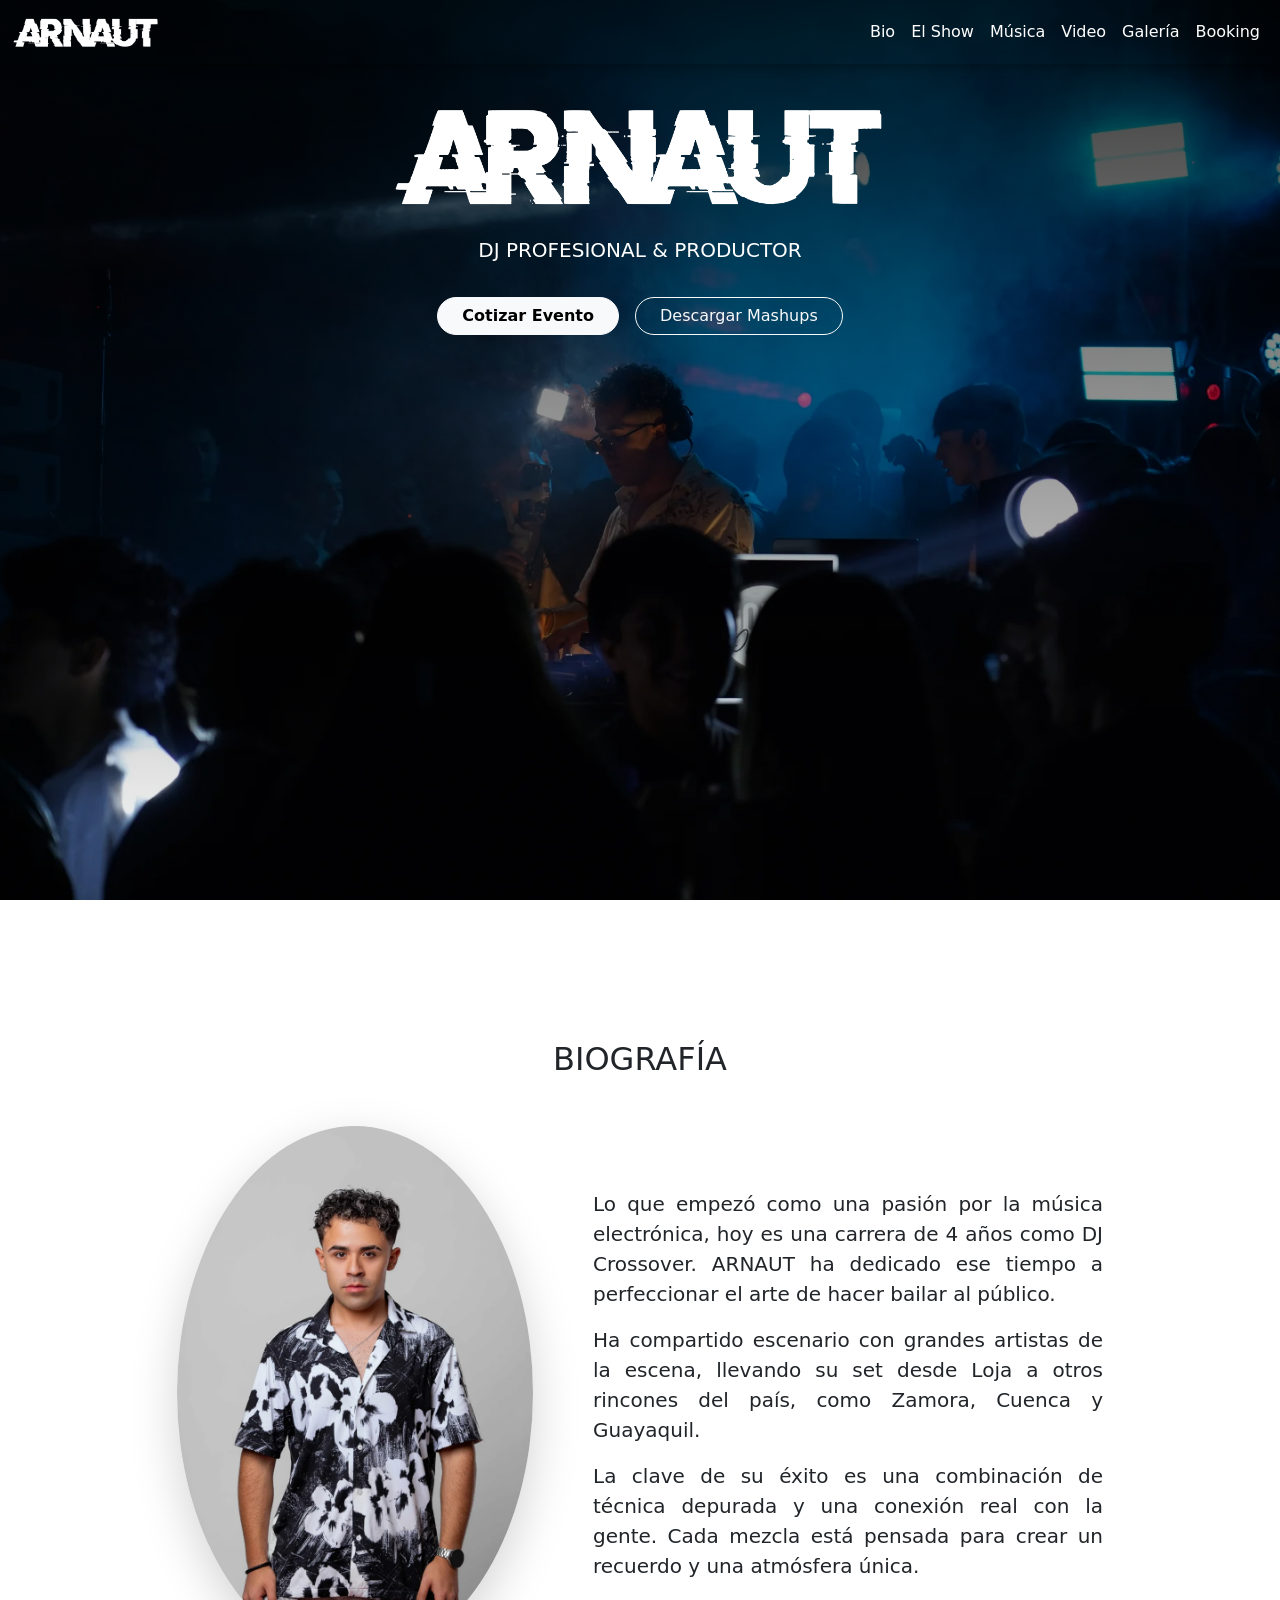
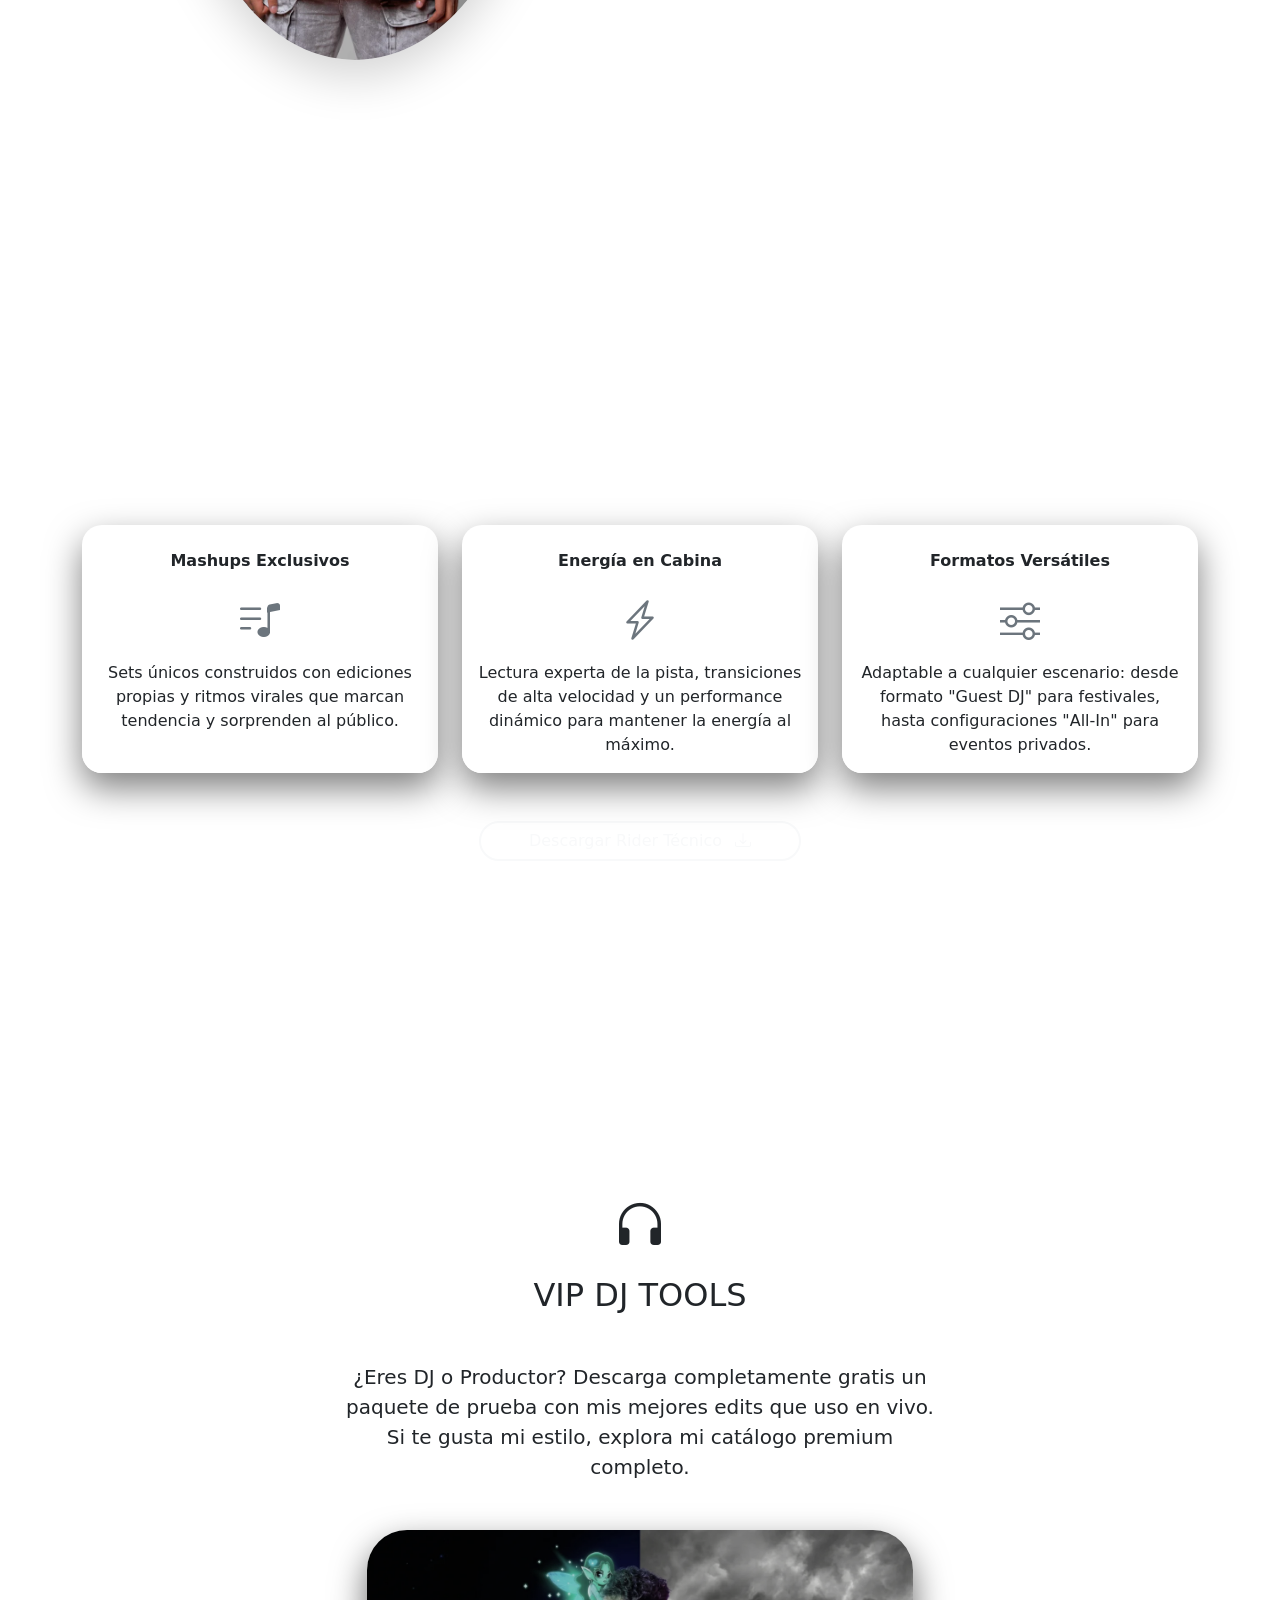
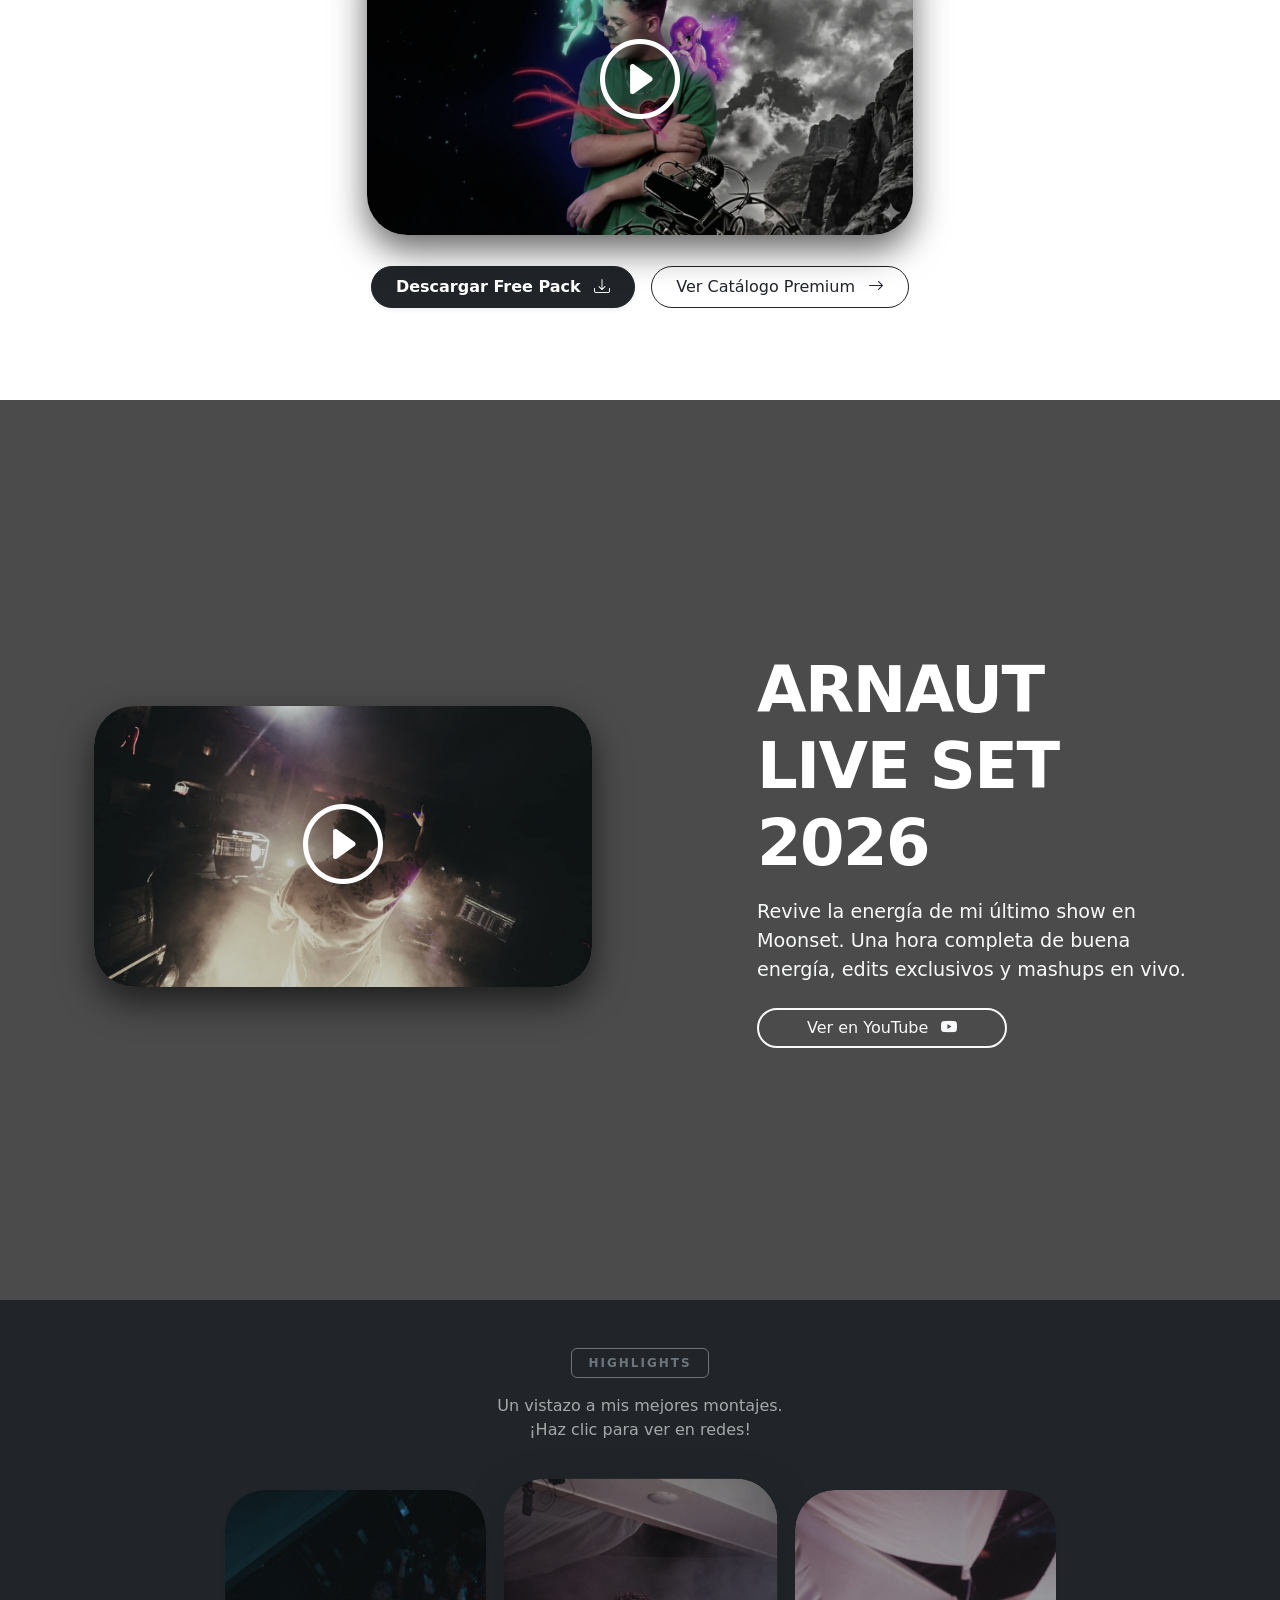
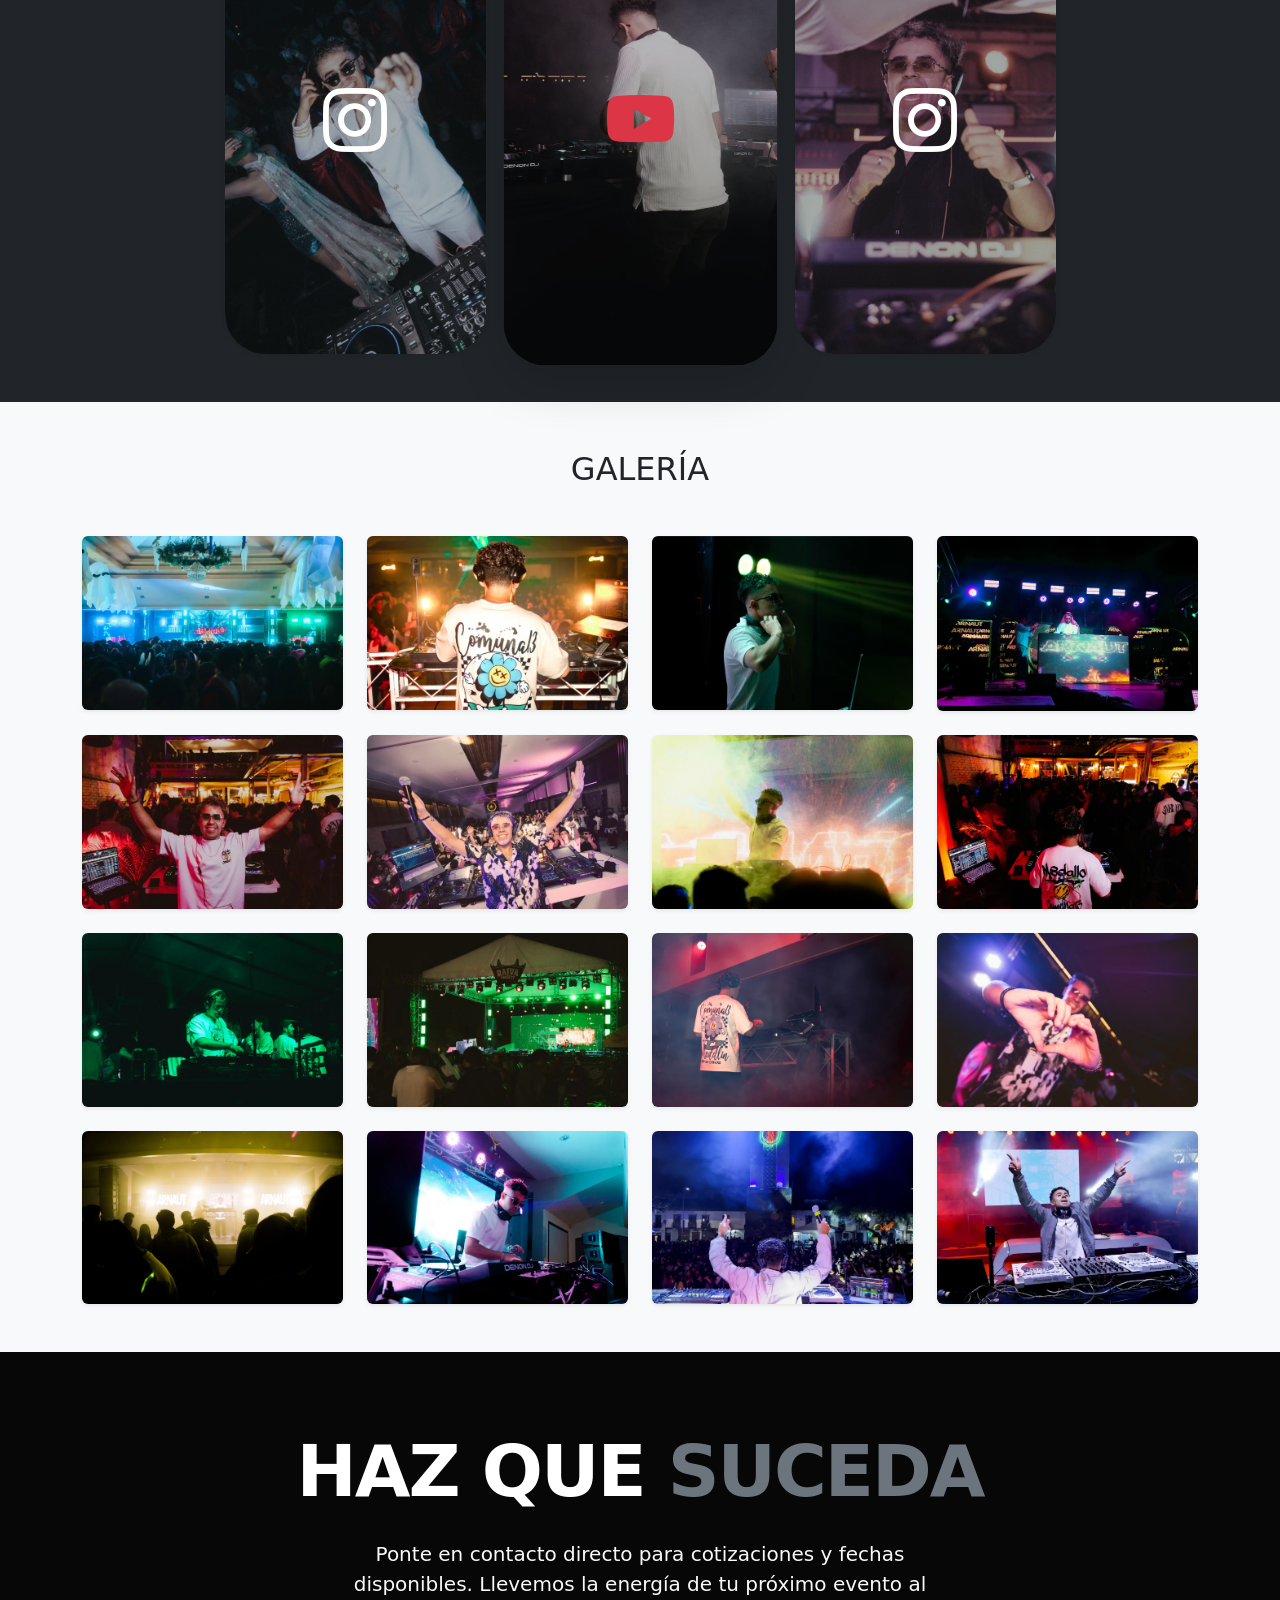
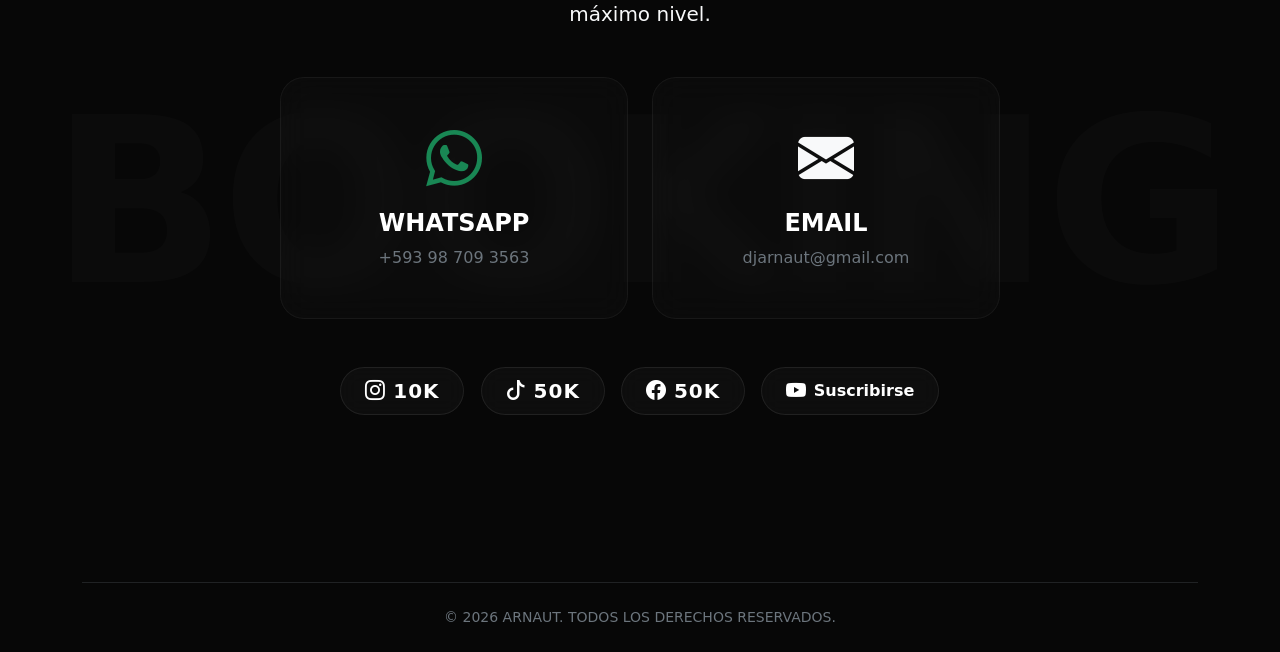
==== commit 841846cf: "corr 2" ====
--- a/index.html
+++ b/index.html
@@ -262,7 +262,7 @@
                         <h2 class="display-3 fw-bold text-uppercase mb-3" style="letter-spacing: -1.5px;">ARNAUT<br>LIVE
                             SET 2026</h2>
                         <p class="lead mb-4 text-light" style="font-size: 1.2rem;">Revive la energía de mi último show
-                            en Moonset. Una hora completa de buena enrgía, edits exclusivos y mashups en vivo.</p>
+                            en Moonset. Una hora completa de buena energía, edits exclusivos y mashups en vivo.</p>
                         <a href="https://youtu.be/CYi6nll0zKQ" target="_blank"
                             class="btn btn-outline-light rounded-pill px-5 border-2">Ver en YouTube <i
                                 class="bi bi-youtube ms-2"></i></a>
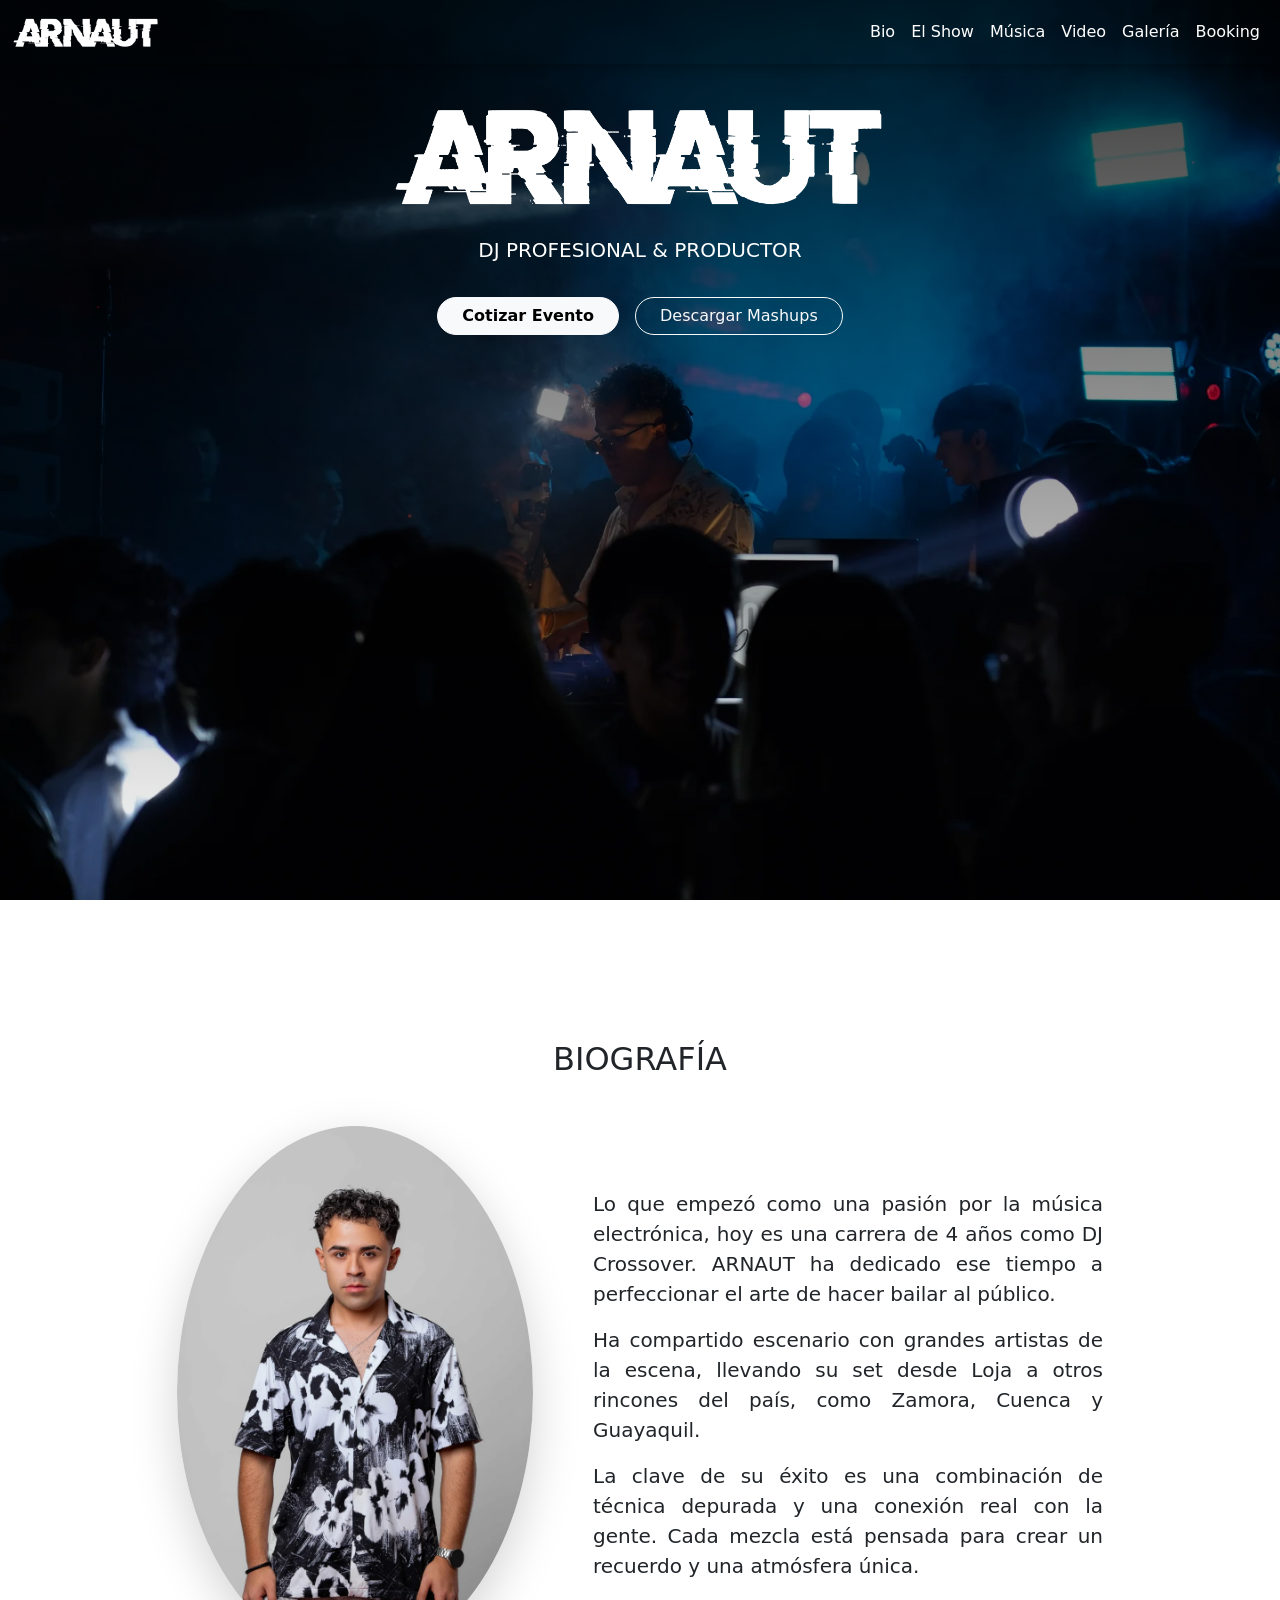
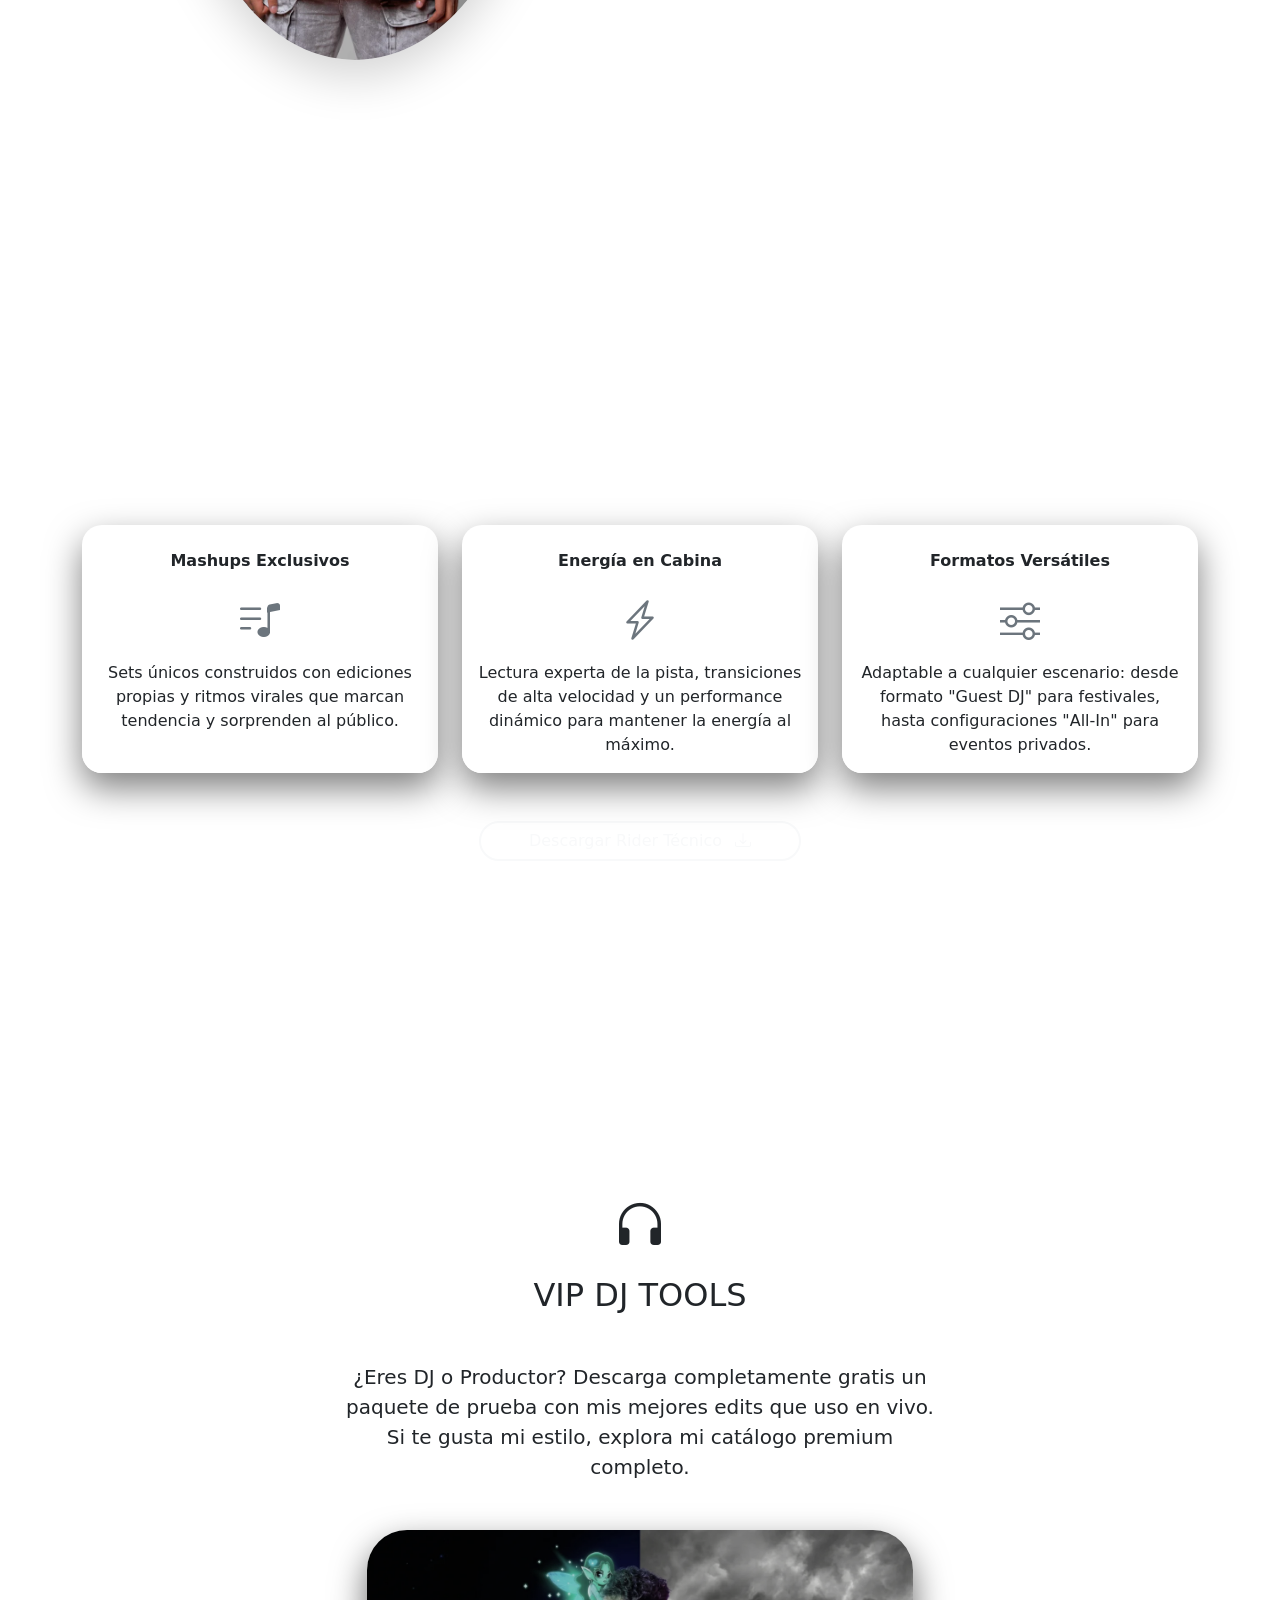
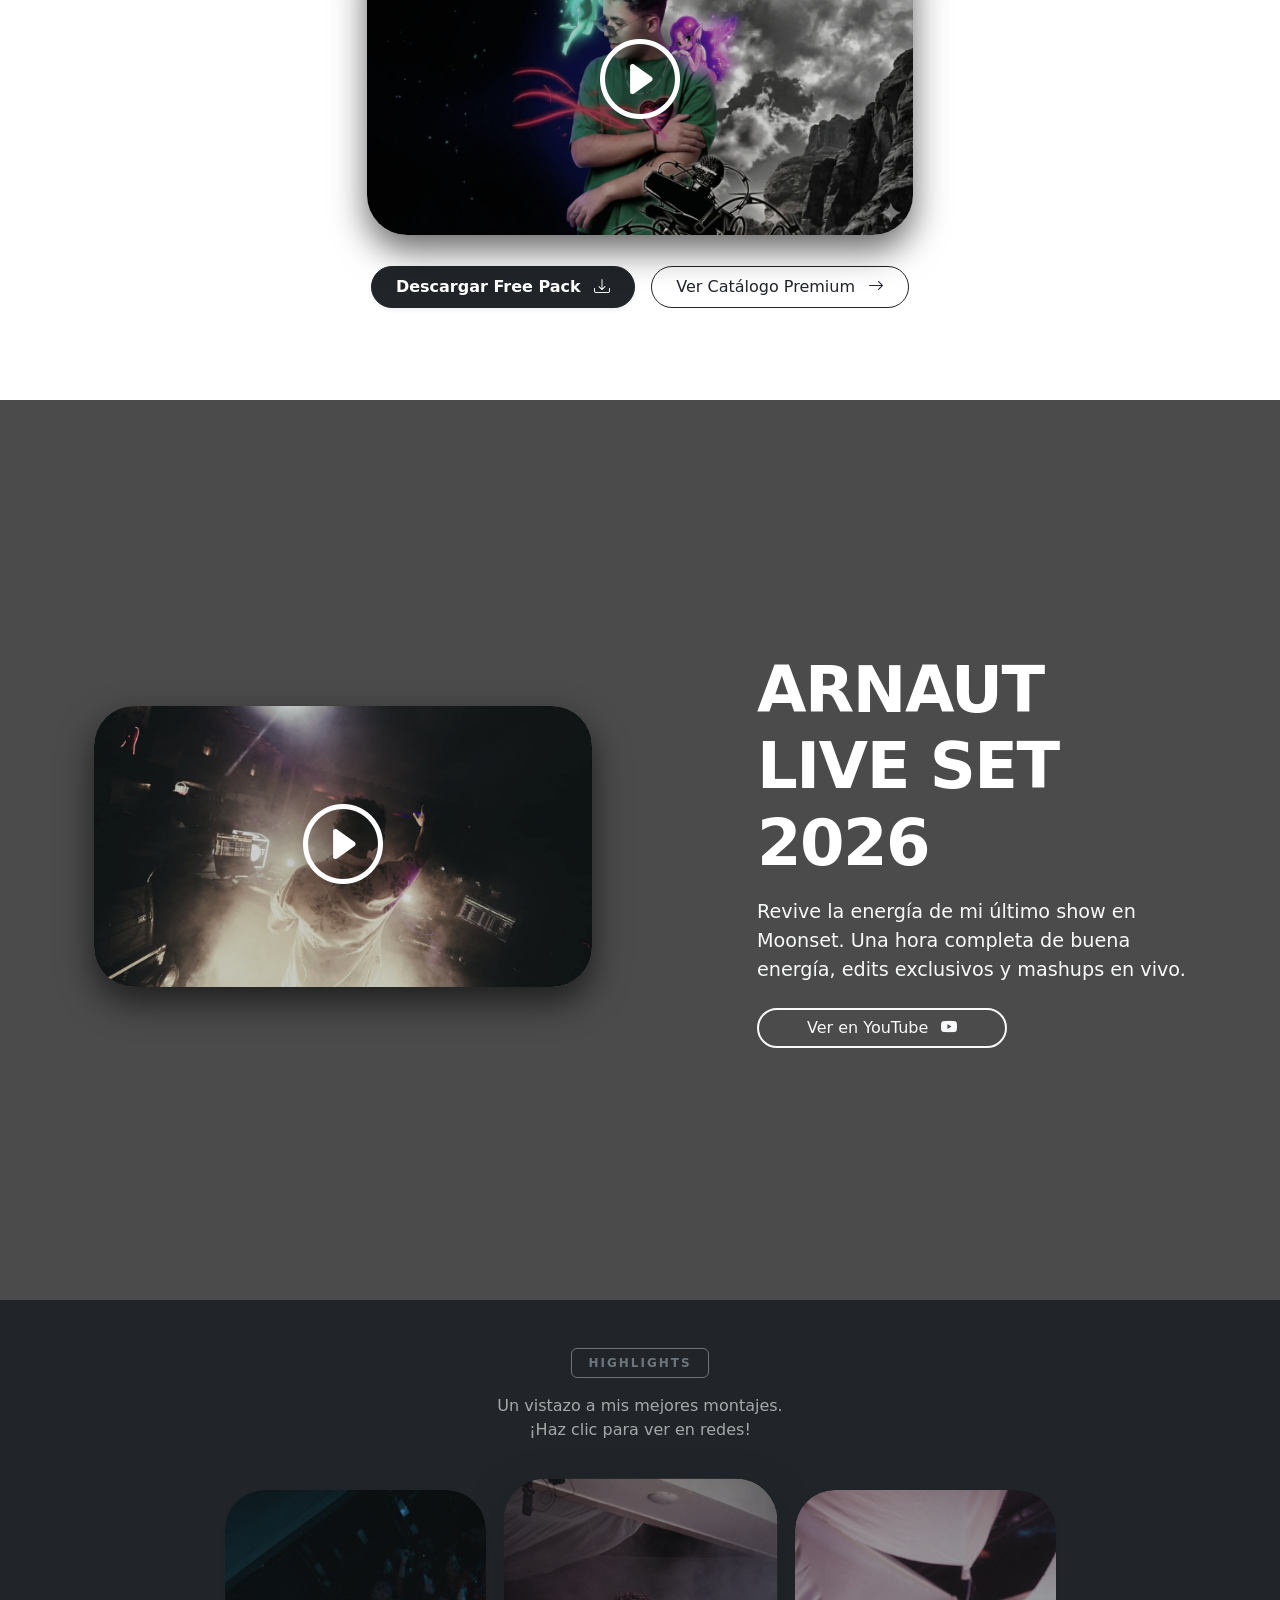
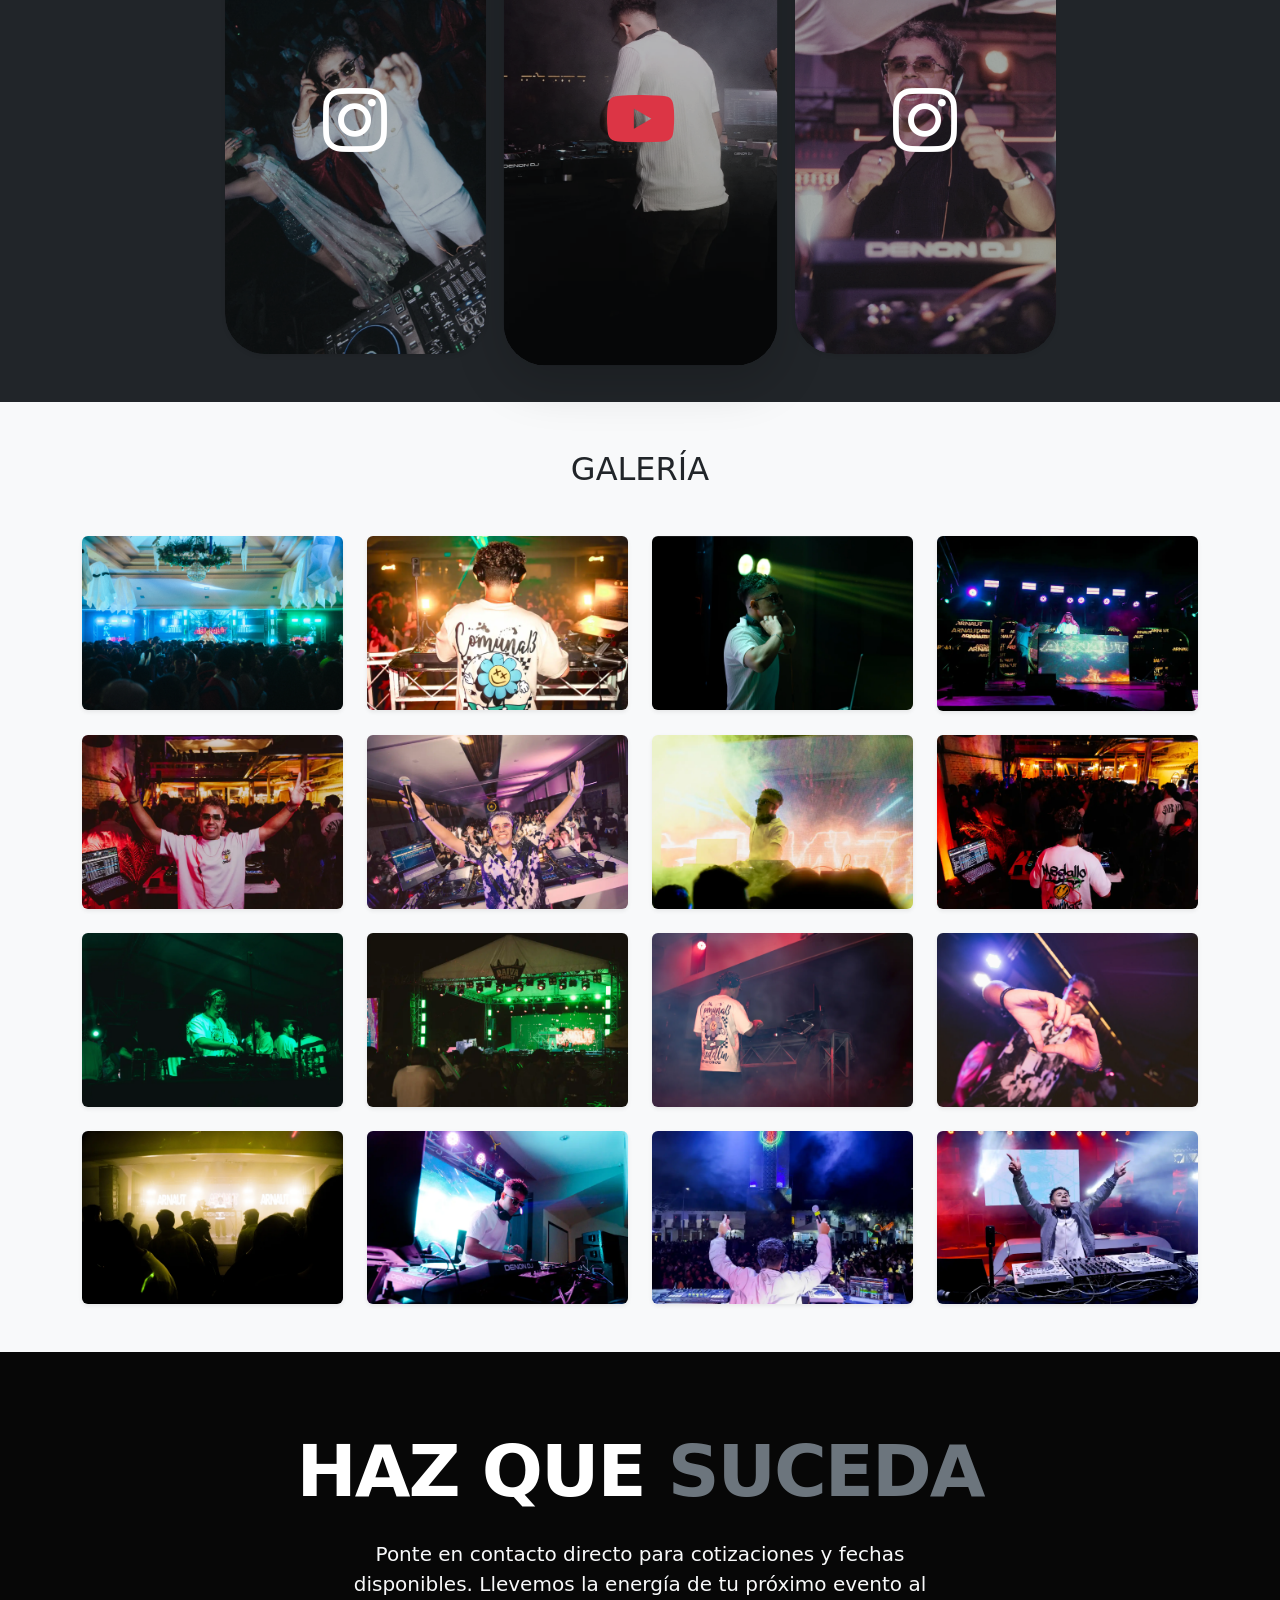
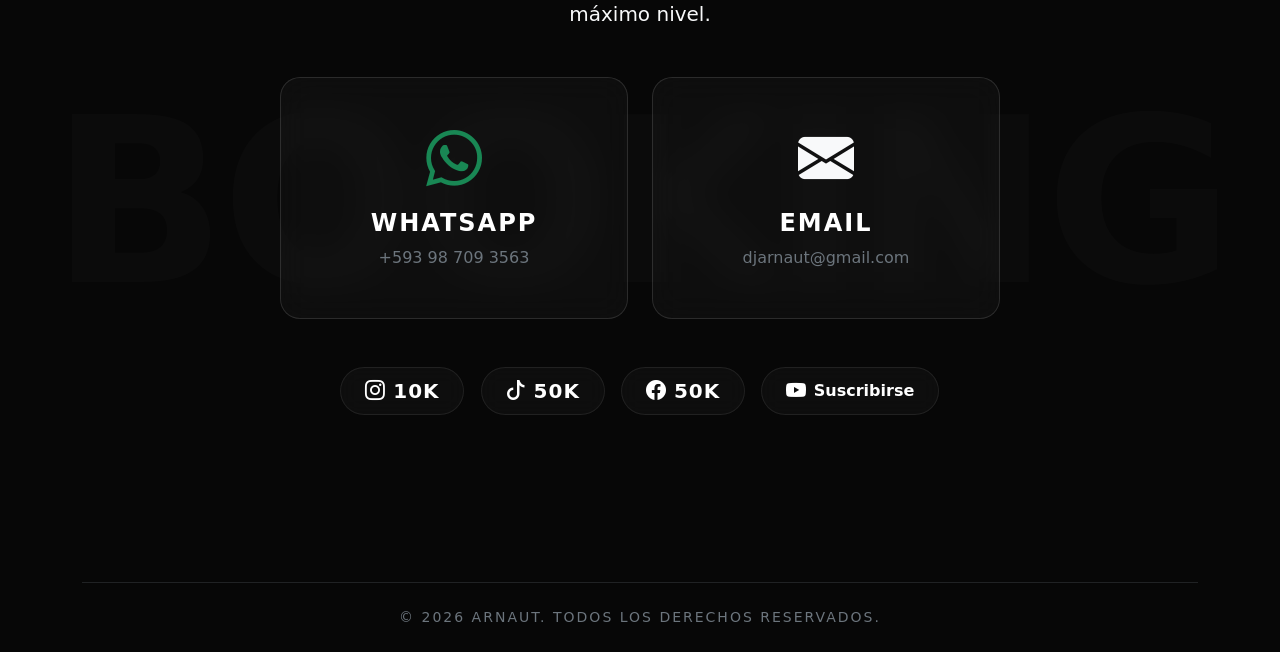
==== commit 34f78491: "meta tags" ====
--- a/index.html
+++ b/index.html
@@ -12,14 +12,11 @@
 
     <link rel="stylesheet" href="https://cdn.jsdelivr.net/npm/bootstrap-icons@1.11.3/font/bootstrap-icons.min.css">
 
-    <title>Arnaut Presskit</title>
+    <title>Arnaut</title>
 
     <link rel="icon" type="image/png" href="images/ico.png">
 
     <!-- META TAGS -->
-
-    <meta charset="UTF-8">
-    <meta name="viewport" content="width=device-width, initial-scale=1.0">
 
     <meta name="description"
         content="ARNAUT — DJ profesional para eventos, discotecas y bodas. Sets energéticos, mashups únicos y amplia experiencia en pista. Reserva tu fecha aquí.">
@@ -30,8 +27,8 @@
 
     <!-- OPEN GRAPH (WhatsApp / Facebook) -->
 
-    <meta property="og:title" content="ARNAUT Presskit">
-    <meta property="og:description" content="Contrata a ARNAUT para tu evento.">
+    <meta property="og:title" content="Arnaut Presskit">
+    <meta property="og:description" content="Conoce la propuesta musical de Arnaut.">
 
     <!-- Imagen de preview -->
     <meta property="og:image" content="images/hero-background.webp">
@@ -44,9 +41,9 @@
     <!-- Twitter -->
 
     <meta name="twitter:card" content="summary_large_image">
-    <meta name="twitter:title" content="ARNAUT Presskit">
-    <meta name="twitter:description" content="Contrata a ARNAUT para tu evento.">
-    <meta name="twitter:image" content="images/background.webp">
+    <meta name="twitter:title" content="Arnaut Presskit">
+    <meta name="twitter:description" content="Conoce la propuesta musical de Arnaut.">
+    <meta name="twitter:image" content="images/hero-background.webp">
 
 </head>
 
@@ -247,7 +244,7 @@
                 <div class="row align-items-center justify-content-between">
 
                     <div class="col-lg-6 mb-5 mb-lg-0 text-center text-lg-start pe-lg-5">
-                        <a href="https://youtu.be/CYi6nll0zKQ" target="_blank"
+                        <a href="https://youtu.be/CYi6nll0zKQ" target="_blank" rel="noopener noreferrer"
                             class="d-inline-block position-relative video-card w-100">
                             <img src="images/fullSetThubail.webp" alt="Ver Live Set en YouTube" class="img-fluid w-100">
 
@@ -263,7 +260,7 @@
                             SET 2026</h2>
                         <p class="lead mb-4 text-light" style="font-size: 1.2rem;">Revive la energía de mi último show
                             en Moonset. Una hora completa de buena energía, edits exclusivos y mashups en vivo.</p>
-                        <a href="https://youtu.be/CYi6nll0zKQ" target="_blank"
+                        <a href="https://youtu.be/CYi6nll0zKQ" target="_blank" rel="noopener noreferrer"
                             class="btn btn-outline-light rounded-pill px-5 border-2">Ver en YouTube <i
                                 class="bi bi-youtube ms-2"></i></a>
                     </div>
@@ -288,7 +285,7 @@
                 <div class="row g-4 justify-content-center">
 
                     <div class="col-lg-3 col-md-4 col-8">
-                        <a href="https://www.instagram.com/reels/DR0ahVZibYN/" target="_blank"
+                        <a href="https://www.instagram.com/reels/DR0ahVZibYN/" target="_blank" rel="noopener noreferrer"
                             class="d-block video-card shadow-sm">
                             <div class="ratio ratio-9x16 bg-dark">
                                 <img src="images/reel-1.webp" alt="Reel Instagram"
@@ -301,8 +298,8 @@
                     </div>
 
                     <div class="col-lg-3 col-md-4 col-8">
-                        <a href="https://youtu.be/4_Grcb01HPw" target="_blank" class="d-block video-card shadow-lg"
-                            style="transform: scale(1.05); z-index: 2;">
+                        <a href="https://youtu.be/4_Grcb01HPw" target="_blank" rel="noopener noreferrer"
+                            class="d-block video-card shadow-lg" style="transform: scale(1.05); z-index: 2;">
                             <div class="ratio ratio-9x16 bg-dark">
                                 <img src="images/short-yt.webp" alt="YouTube Short"
                                     style="object-fit: cover; opacity: 0.8;">
@@ -314,7 +311,7 @@
                     </div>
 
                     <div class="col-lg-3 col-md-4 col-8">
-                        <a href="https://www.instagram.com/reel/DB2m9LWAy3j/" target="_blank"
+                        <a href="https://www.instagram.com/reel/DB2m9LWAy3j/" target="_blank" rel="noopener noreferrer"
                             class="d-block video-card shadow-sm">
                             <div class="ratio ratio-9x16 bg-dark">
                                 <img src="images/reel-2.webp" alt="Reel Instagram"
@@ -463,26 +460,29 @@
 
                 <div class="d-flex flex-wrap gap-3 justify-content-center mt-4">
 
-                    <a href="https://www.instagram.com/arnaut.ec" target="_blank" aria-label="Instagram"
+                    <a href="https://www.instagram.com/arnaut.ec" target="_blank" rel="noopener noreferrer"
+                        aria-label="Instagram"
                         class="glass-stat-pill ig text-decoration-none text-white px-4 py-2 d-flex align-items-center gap-2">
                         <i class="bi bi-instagram fs-5 transition-color"></i>
                         <span class="fw-bold fs-5" style="letter-spacing: 1px;">10K</span>
                     </a>
 
-                    <a href="https://www.tiktok.com/@arnaut.ec" target="_blank" aria-label="TikTok"
+                    <a href="https://www.tiktok.com/@arnaut.ec" target="_blank" rel="noopener noreferrer"
+                        aria-label="TikTok"
                         class="glass-stat-pill tk text-decoration-none text-white px-4 py-2 d-flex align-items-center gap-2">
                         <i class="bi bi-tiktok fs-5 transition-color"></i>
                         <span class="fw-bold fs-5" style="letter-spacing: 1px;">50K</span>
                     </a>
 
                     <a href="https://www.facebook.com/share/1AAWQ6Ga6S/?mibextid=wwXIfr" target="_blank"
-                        aria-label="Facebook"
+                        rel="noopener noreferrer" aria-label="Facebook"
                         class="glass-stat-pill fb text-decoration-none text-white px-4 py-2 d-flex align-items-center gap-2">
                         <i class="bi bi-facebook fs-5 transition-color"></i>
                         <span class="fw-bold fs-5" style="letter-spacing: 1px;">50K</span>
                     </a>
 
-                    <a href="https://youtube.com/@arnaut_ec" target="_blank" aria-label="YouTube"
+                    <a href="https://youtube.com/@arnaut_ec" target="_blank" rel="noopener noreferrer"
+                        aria-label="YouTube"
                         class="glass-stat-pill yt text-decoration-none text-white px-4 py-2 d-flex align-items-center gap-2">
                         <i class="bi bi-youtube fs-5 transition-color"></i>
                         <span class="fw-semibold fs-6">Suscribirse</span>
--- a/styles/style.css
+++ b/styles/style.css
@@ -1,6 +1,51 @@
+:root {
+    /* Glassmorphism — 3 niveles semánticos */
+    --glass-1-bg: rgba(255, 255, 255, 0.03);
+    /* tarjetas principales */
+    --glass-1-blur: blur(15px);
+    --glass-1-border: 1px solid rgba(255, 255, 255, 0.12);
+
+    --glass-2-bg: rgba(255, 255, 255, 0.025);
+    /* tarjetas de precio */
+    --glass-2-blur: blur(12px);
+    --glass-2-border: 1px solid rgba(255, 255, 255, 0.10);
+
+    --glass-3-bg: rgba(255, 255, 255, 0.03);
+    /* píldoras y accesorios */
+    --glass-3-blur: blur(10px);
+    --glass-3-border: 1px solid rgba(255, 255, 255, 0.08);
+
+    /* Border radius — 4 valores */
+    --radius-pill: 50px;
+    /* píldoras, stat badges */
+    --radius-video: 40px;
+    /* miniaturas de video */
+    --radius-card: 20px;
+    /* tarjetas principales */
+    --radius-sm: 12px;
+    /* elementos internos y badges */
+
+    /* Colores de fondo oscuro — 3 niveles */
+    --clr-bg-1: 7, 7, 7;
+    /* #070707 — más oscuro */
+    --clr-bg-2: 15, 15, 15;
+    /* #0f0f0f — oscuro */
+    --clr-bg-3: 10, 10, 10;
+    /* #0a0a0a — intermedio */
+}
+
 html {
     scroll-behavior: smooth;
     /* Eliminamos el scroll-padding-top global de aquí */
+}
+
+/* Utilidades globales */
+.tracking-wide {
+    letter-spacing: 2px;
+}
+
+.transition-color {
+    transition: color 0.3s ease;
 }
 
 /* 1. Le damos el margen superior a TODAS las secciones por defecto */
@@ -134,7 +179,7 @@
 
 /* Fondo inmersivo para la sección El Show */
 #el-show {
-    background-image: linear-gradient(rgba(15, 15, 15, 0.512), rgba(15, 15, 15, 0.8)), url('../images/showSection.webp');
+    background-image: linear-gradient(rgba(var(--clr-bg-2), 0.512), rgba(var(--clr-bg-2), 0.8)), url('../images/showSection.webp');
     background-size: cover;
     background-position: center;
     background-attachment: fixed;
@@ -145,7 +190,7 @@
 #el-show .card {
     border: none;
     /* Quitamos el borde gris feo por defecto */
-    border-radius: 20px;
+    border-radius: var(--radius-card);
     /* Esquinas muy redondeadas, igual que el video */
     box-shadow: 0px 15px 35px rgba(0, 0, 0, 0.5);
     /* La sombra difusa que crea el efecto flotante */
@@ -202,7 +247,7 @@
     left: 0;
     width: 100%;
     height: 100%;
-    background-color: rgba(15, 15, 15, 0.75);
+    background-color: rgba(var(--clr-bg-2), 0.75);
     /* Oscurece el video para leer el texto */
     z-index: 1;
 }
@@ -218,14 +263,14 @@
     transition: transform 0.3s ease;
     overflow: hidden;
     position: relative;
-    border-radius: 40px;
+    border-radius: var(--radius-video);
     /* Bordes mucho más redondeados y modernos */
     box-shadow: 0px 15px 35px rgba(0, 0, 0, 0.6);
     /* Sombra difusa, cero bordes duros */
 }
 
 .video-card img {
-    border-radius: 40px;
+    border-radius: var(--radius-video);
     transition: all 0.4s ease;
 }
 
@@ -267,7 +312,7 @@
 
 
 .bg-black {
-    background-color: #070707 !important;
+    background-color: rgb(var(--clr-bg-1)) !important;
     /* Un negro súper profundo, más oscuro que el bg-dark normal */
 }
 
@@ -285,53 +330,32 @@
     /* Evita que el usuario seleccione el texto por error */
 }
 
-/* Efecto Glassmorphism (Cristal) para los contactos */
+/* Efecto Glassmorphism (Cristal) para los contactos — nivel 1 */
 .glass-card {
-    background: rgba(255, 255, 255, 0.02);
-    backdrop-filter: blur(15px);
-    -webkit-backdrop-filter: blur(15px);
-    border: 1px solid rgba(255, 255, 255, 0.05);
-    border-radius: 24px;
+    background-color: var(--glass-1-bg);
+    backdrop-filter: var(--glass-1-blur);
+    -webkit-backdrop-filter: var(--glass-1-blur);
+    border: var(--glass-1-border);
+    border-radius: var(--radius-card);
     transition: all 0.4s cubic-bezier(0.175, 0.885, 0.32, 1.275);
     /* Animación con un rebote elegante */
 }
 
 .glass-card:hover {
-    background: rgba(255, 255, 255, 0.06);
+    background-color: rgba(255, 255, 255, 0.06);
     transform: translateY(-10px);
     /* La tarjeta flota hacia arriba */
     border-color: rgba(255, 255, 255, 0.2);
     box-shadow: 0 20px 40px rgba(0, 0, 0, 0.8);
 }
 
-/* Botones de Redes Sociales flotantes */
-.social-btn {
-    transition: all 0.3s ease;
-    border: 1px solid rgba(255, 255, 255, 0.1);
-    width: 60px;
-    height: 60px;
-    display: flex;
-    align-items: center;
-    justify-content: center;
-}
-
-.social-btn:hover {
-    background-color: white;
-    transform: translateY(-5px);
-}
-
-.social-btn:hover i {
-    color: black !important;
-    /* Al hacer hover, el icono se vuelve negro sobre el fondo blanco */
-}
-
-/* Píldoras de estadísticas sociales para el Footer */
+/* Píldoras de estadísticas sociales para el Footer — nivel 3 */
 .glass-stat-pill {
-    background: rgba(255, 255, 255, 0.03);
-    backdrop-filter: blur(10px);
-    -webkit-backdrop-filter: blur(10px);
-    border: 1px solid rgba(255, 255, 255, 0.08);
-    border-radius: 50px;
+    background: var(--glass-3-bg);
+    backdrop-filter: var(--glass-3-blur);
+    -webkit-backdrop-filter: var(--glass-3-blur);
+    border: var(--glass-3-border);
+    border-radius: var(--radius-pill);
     transition: all 0.3s cubic-bezier(0.175, 0.885, 0.32, 1.275);
 }
 
@@ -391,7 +415,7 @@
 
     /* 4. EFECTO CRISTAL: Barra de navegación difuminada */
     .navbar:not(.navbar-solid) {
-        background-color: rgba(15, 15, 15, 0.5) !important;
+        background-color: rgba(var(--clr-bg-2), 0.5) !important;
         backdrop-filter: blur(12px);
         -webkit-backdrop-filter: blur(12px);
         border-bottom: 1px solid rgba(255, 255, 255, 0.05);
@@ -410,7 +434,7 @@
    DJ Private Quote Pricing
 ========================= */
 .dj-pricing-section {
-    background-image: linear-gradient(rgba(10, 10, 10, 0.72), rgba(10, 10, 10, 0.9)), url('../images/hero-background.webp');
+    background-image: linear-gradient(rgba(var(--clr-bg-3), 0.72), rgba(var(--clr-bg-3), 0.9)), url('../images/hero-background.webp');
     background-size: cover;
     background-position: center;
     background-attachment: fixed;
@@ -422,11 +446,11 @@
 }
 
 .dj-price-card {
-    background: rgba(255, 255, 255, 0.03);
-    backdrop-filter: blur(12px);
-    -webkit-backdrop-filter: blur(12px);
-    border: 1px solid rgba(255, 255, 255, 0.12);
-    border-radius: 22px;
+    background: var(--glass-2-bg);
+    backdrop-filter: var(--glass-2-blur);
+    -webkit-backdrop-filter: var(--glass-2-blur);
+    border: var(--glass-2-border);
+    border-radius: var(--radius-card);
     padding: 2rem;
     box-shadow: 0 20px 40px rgba(0, 0, 0, 0.45);
     transition: transform 0.35s ease, border-color 0.35s ease, box-shadow 0.35s ease;
@@ -451,13 +475,6 @@
 .dj-price-card-top {
     border-bottom: 1px solid rgba(255, 255, 255, 0.12);
     padding-bottom: 1rem;
-}
-
-.dj-price-card-label {
-    font-size: 0.8rem;
-    text-transform: uppercase;
-    letter-spacing: 1.8px;
-    color: rgba(255, 255, 255, 0.75);
 }
 
 .dj-price-value {
@@ -482,21 +499,12 @@
     flex-shrink: 0;
 }
 
-.dj-addon-box {
-    max-width: 860px;
-    background: rgba(255, 255, 255, 0.04);
-    border: 1px solid rgba(255, 255, 255, 0.12);
-    border-radius: 16px;
-    padding: 1.2rem 1.3rem;
-    color: rgba(255, 255, 255, 0.9);
-}
-
 .dj-logistics-card {
-    background: rgba(255, 255, 255, 0.025);
-    backdrop-filter: blur(8px);
-    -webkit-backdrop-filter: blur(8px);
-    border: 1px solid rgba(255, 255, 255, 0.08);
-    border-radius: 14px;
+    background: var(--glass-3-bg);
+    backdrop-filter: var(--glass-3-blur);
+    -webkit-backdrop-filter: var(--glass-3-blur);
+    border: var(--glass-3-border);
+    border-radius: var(--radius-sm);
     padding: 1.25rem 1.25rem;
     color: rgba(255, 255, 255, 0.86);
     box-shadow: 0 10px 22px rgba(0, 0, 0, 0.28);
@@ -532,9 +540,9 @@
     min-width: 96px;
     text-align: center;
     padding: 0.55rem 0.75rem;
-    border-radius: 12px;
+    border-radius: var(--radius-sm);
     border: 1px solid rgba(255, 255, 255, 0.12);
-    background: rgba(5, 5, 5, 0.78);
+    background: rgba(var(--clr-bg-1), 0.78);
     font-family: "SFMono-Regular", Menlo, Monaco, Consolas, "Liberation Mono", "Courier New", monospace;
     font-size: clamp(1.4rem, 2.1vw, 1.8rem);
     font-weight: 800;
@@ -643,11 +651,16 @@
     min-height: 380px;
 }
 
-.selection-card-img {
-    object-fit: cover;
-    object-position: center;
-    bottom: 0;
-    right: 0;
+.selection-card--performance {
+    background-image: url('../images/fullSetThubail.webp');
+    background-size: cover;
+    background-position: center;
+}
+
+.selection-card--equipos {
+    background-image: url('../images/mis-equipos.webp');
+    background-size: cover;
+    background-position: center;
 }
 
 .selection-card-content {
@@ -714,25 +727,64 @@
     background-size: cover;
     background-position: center;
     background-attachment: fixed;
-    background-color: #070707;
+    background-color: rgb(var(--clr-bg-1));
 }
 
 #equipos-hero::before {
     content: "";
     position: absolute;
     inset: 0;
-    background: linear-gradient(to bottom, rgba(0, 0, 0, 0.78) 0%, rgba(7, 7, 7, 0.92) 100%);
+    /* Gradiente inferior suave para transición a la siguiente sección */
+    background: linear-gradient(to bottom, transparent 0%, transparent 60%, rgba(var(--clr-bg-1), 0.55) 85%, rgba(var(--clr-bg-1), 0.8) 100%);
     z-index: 0;
 }
 
 #equipos-hero>.container {
     position: relative;
     z-index: 1;
+    /* Nube centrada — fundido micro-step para borde imperceptible */
+    background: radial-gradient(ellipse at center,
+            rgba(0, 0, 0, 0.68) 0%,
+            rgba(0, 0, 0, 0.675) 2%,
+            rgba(0, 0, 0, 0.67) 4%,
+            rgba(0, 0, 0, 0.66) 6%,
+            rgba(0, 0, 0, 0.645) 8%,
+            rgba(0, 0, 0, 0.63) 10%,
+            rgba(0, 0, 0, 0.61) 12%,
+            rgba(0, 0, 0, 0.585) 14%,
+            rgba(0, 0, 0, 0.56) 16%,
+            rgba(0, 0, 0, 0.53) 18%,
+            rgba(0, 0, 0, 0.50) 20%,
+            rgba(0, 0, 0, 0.47) 22%,
+            rgba(0, 0, 0, 0.44) 24%,
+            rgba(0, 0, 0, 0.41) 26%,
+            rgba(0, 0, 0, 0.38) 28%,
+            rgba(0, 0, 0, 0.35) 30%,
+            rgba(0, 0, 0, 0.32) 33%,
+            rgba(0, 0, 0, 0.29) 36%,
+            rgba(0, 0, 0, 0.26) 39%,
+            rgba(0, 0, 0, 0.23) 42%,
+            rgba(0, 0, 0, 0.20) 45%,
+            rgba(0, 0, 0, 0.17) 48%,
+            rgba(0, 0, 0, 0.14) 52%,
+            rgba(0, 0, 0, 0.115) 56%,
+            rgba(0, 0, 0, 0.09) 60%,
+            rgba(0, 0, 0, 0.07) 64%,
+            rgba(0, 0, 0, 0.055) 68%,
+            rgba(0, 0, 0, 0.04) 72%,
+            rgba(0, 0, 0, 0.03) 76%,
+            rgba(0, 0, 0, 0.022) 80%,
+            rgba(0, 0, 0, 0.015) 84%,
+            rgba(0, 0, 0, 0.01) 88%,
+            rgba(0, 0, 0, 0.005) 92%,
+            rgba(0, 0, 0, 0.002) 96%,
+            transparent 100%);
+    padding: 8rem 2rem;
 }
 
 /* ===== PAQUETES SECTION ===== */
 #paquetes {
-    background-color: #0f0f0f;
+    background-color: rgb(var(--clr-bg-2));
     padding-top: 80px;
     padding-bottom: 80px;
 }
@@ -741,7 +793,7 @@
 .pkg-card-img-wrap {
     aspect-ratio: 16 / 9;
     overflow: hidden;
-    border-radius: 16px;
+    border-radius: var(--radius-sm);
     position: relative;
     margin: -0.5rem -0.5rem 1.5rem -0.5rem;
 }
@@ -765,7 +817,7 @@
     gap: 0.4rem;
     background: rgba(255, 255, 255, 0.07);
     border: 1px solid rgba(255, 255, 255, 0.12);
-    border-radius: 50px;
+    border-radius: var(--radius-pill);
     padding: 0.3rem 0.85rem;
     font-size: 0.85rem;
     color: rgba(255, 255, 255, 0.8);
@@ -774,16 +826,16 @@
 
 /* ===== UPGRADE BANNER ===== */
 #upgrade {
-    background-color: #0f0f0f;
+    background-color: rgb(var(--clr-bg-2));
     padding-top: 0;
     padding-bottom: 80px;
 }
 
 .upgrade-banner {
-    background: rgba(255, 255, 255, 0.025);
-    border: 1px solid rgba(255, 255, 255, 0.1);
+    background: var(--glass-2-bg);
+    border: var(--glass-2-border);
     border-left: 3px solid rgba(255, 255, 255, 0.35);
-    border-radius: 20px;
+    border-radius: var(--radius-card);
     padding: 2rem 2.25rem;
 }
 
@@ -794,7 +846,7 @@
     color: #fff;
     background: rgba(255, 255, 255, 0.06);
     border: 1px solid rgba(255, 255, 255, 0.15);
-    border-radius: 12px;
+    border-radius: var(--radius-sm);
     padding: 0.4rem 1rem;
     white-space: nowrap;
 }
@@ -820,12 +872,26 @@
     min-height: 100vh;
     display: flex;
     align-items: center;
-    background-image: linear-gradient(rgba(7, 7, 7, 0.78), rgba(7, 7, 7, 0.78)), url('../images/photo-1.webp');
+    background-image: url('../images/photo-1.webp');
     background-size: cover;
     background-position: center;
     background-attachment: fixed;
 }
 
+/* Degradado general: claro arriba → oscuro abajo */
+#produccion-mayor::before {
+    content: "";
+    position: absolute;
+    inset: 0;
+    background: linear-gradient(to bottom,
+            rgba(0, 0, 0, 0.15) 0%,
+            rgba(0, 0, 0, 0.35) 20%,
+            rgba(0, 0, 0, 0.65) 50%,
+            rgba(0, 0, 0, 0.72) 85%,
+            rgba(0, 0, 0, 0.82) 100%);
+    z-index: 0;
+}
+
 #produccion-mayor>.container {
     position: relative;
     z-index: 1;
@@ -833,7 +899,7 @@
 
 /* ===== BOOKING FINAL ===== */
 #booking-final {
-    background-color: #070707;
+    background-color: rgb(var(--clr-bg-1));
     padding-top: 80px;
     padding-bottom: 80px;
     border-top: 1px solid rgba(255, 255, 255, 0.05);
@@ -843,9 +909,9 @@
     display: inline-flex;
     align-items: center;
     gap: 0.6rem;
-    background: rgba(255, 255, 255, 0.03);
-    border: 1px solid rgba(255, 255, 255, 0.1);
-    border-radius: 50px;
+    background: var(--glass-3-bg);
+    border: var(--glass-3-border);
+    border-radius: var(--radius-pill);
     padding: 0.65rem 1.4rem;
     color: rgba(255, 255, 255, 0.85);
     text-decoration: none;
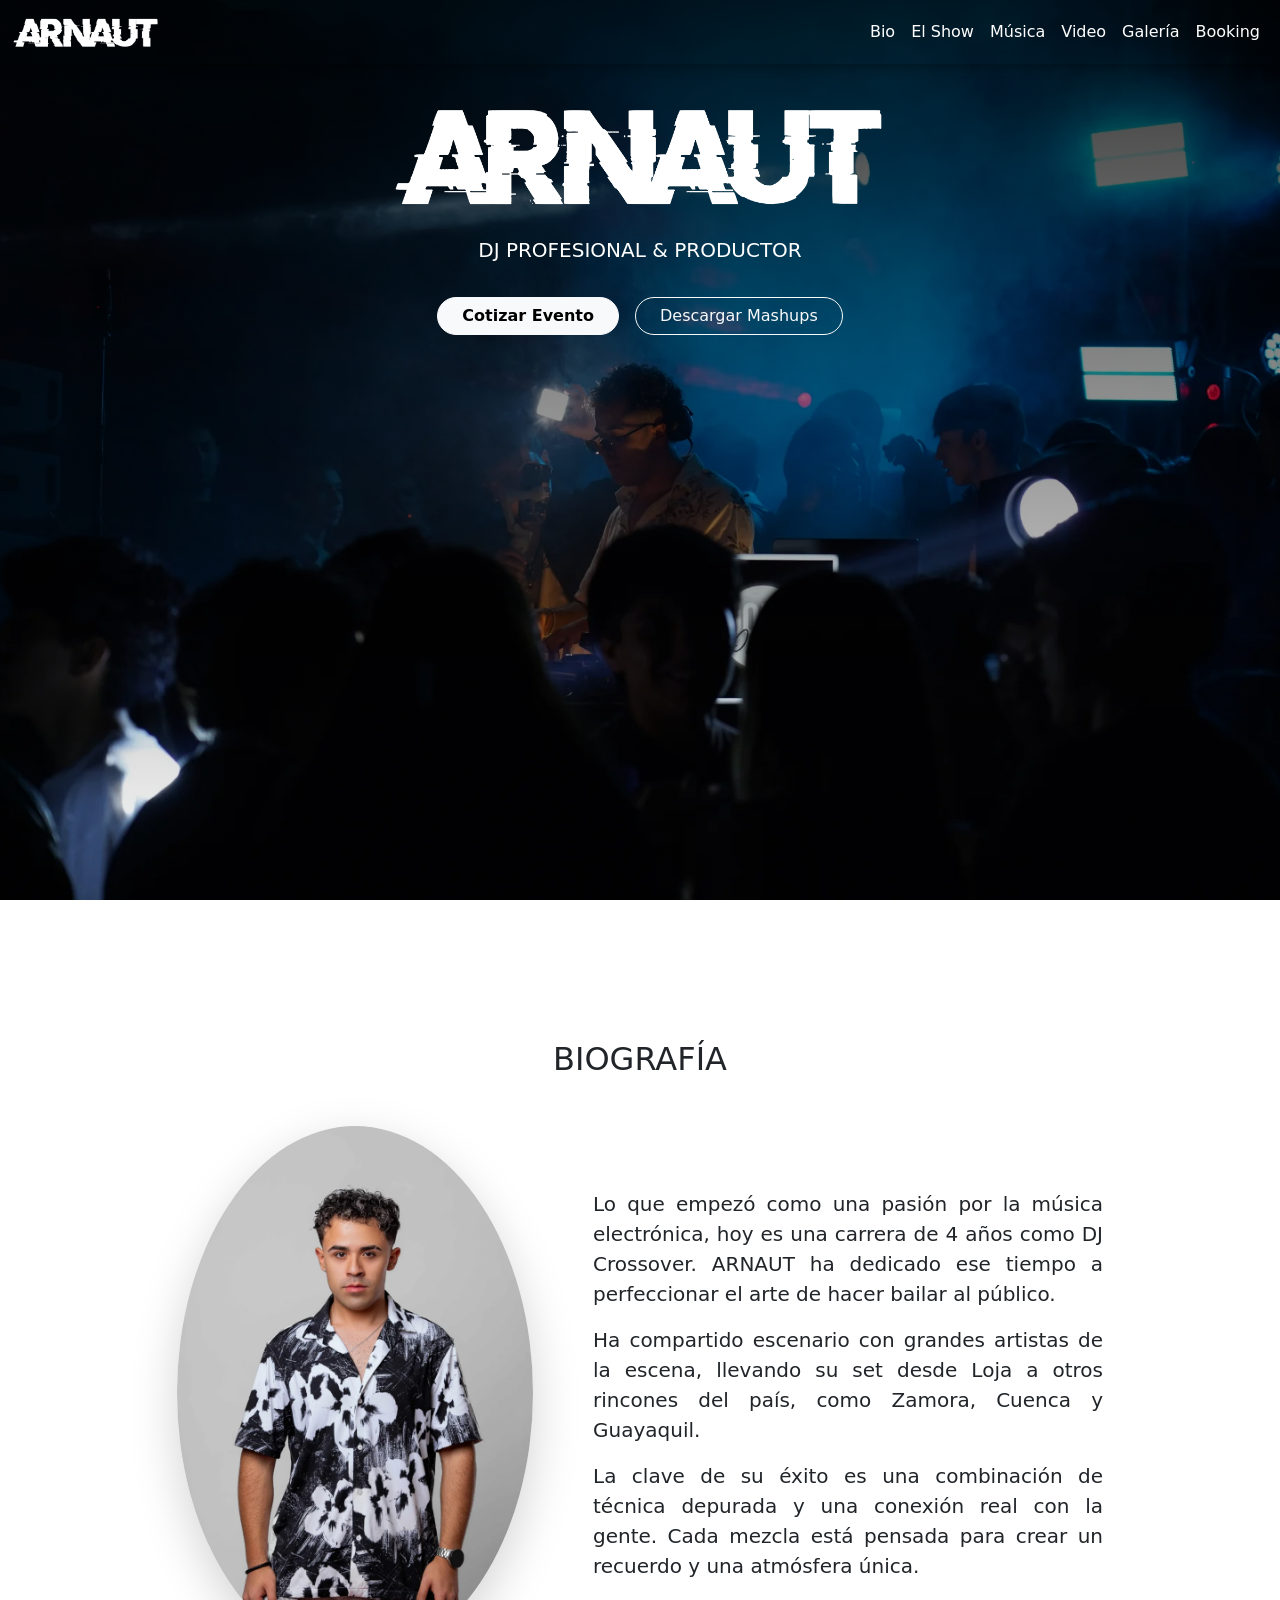
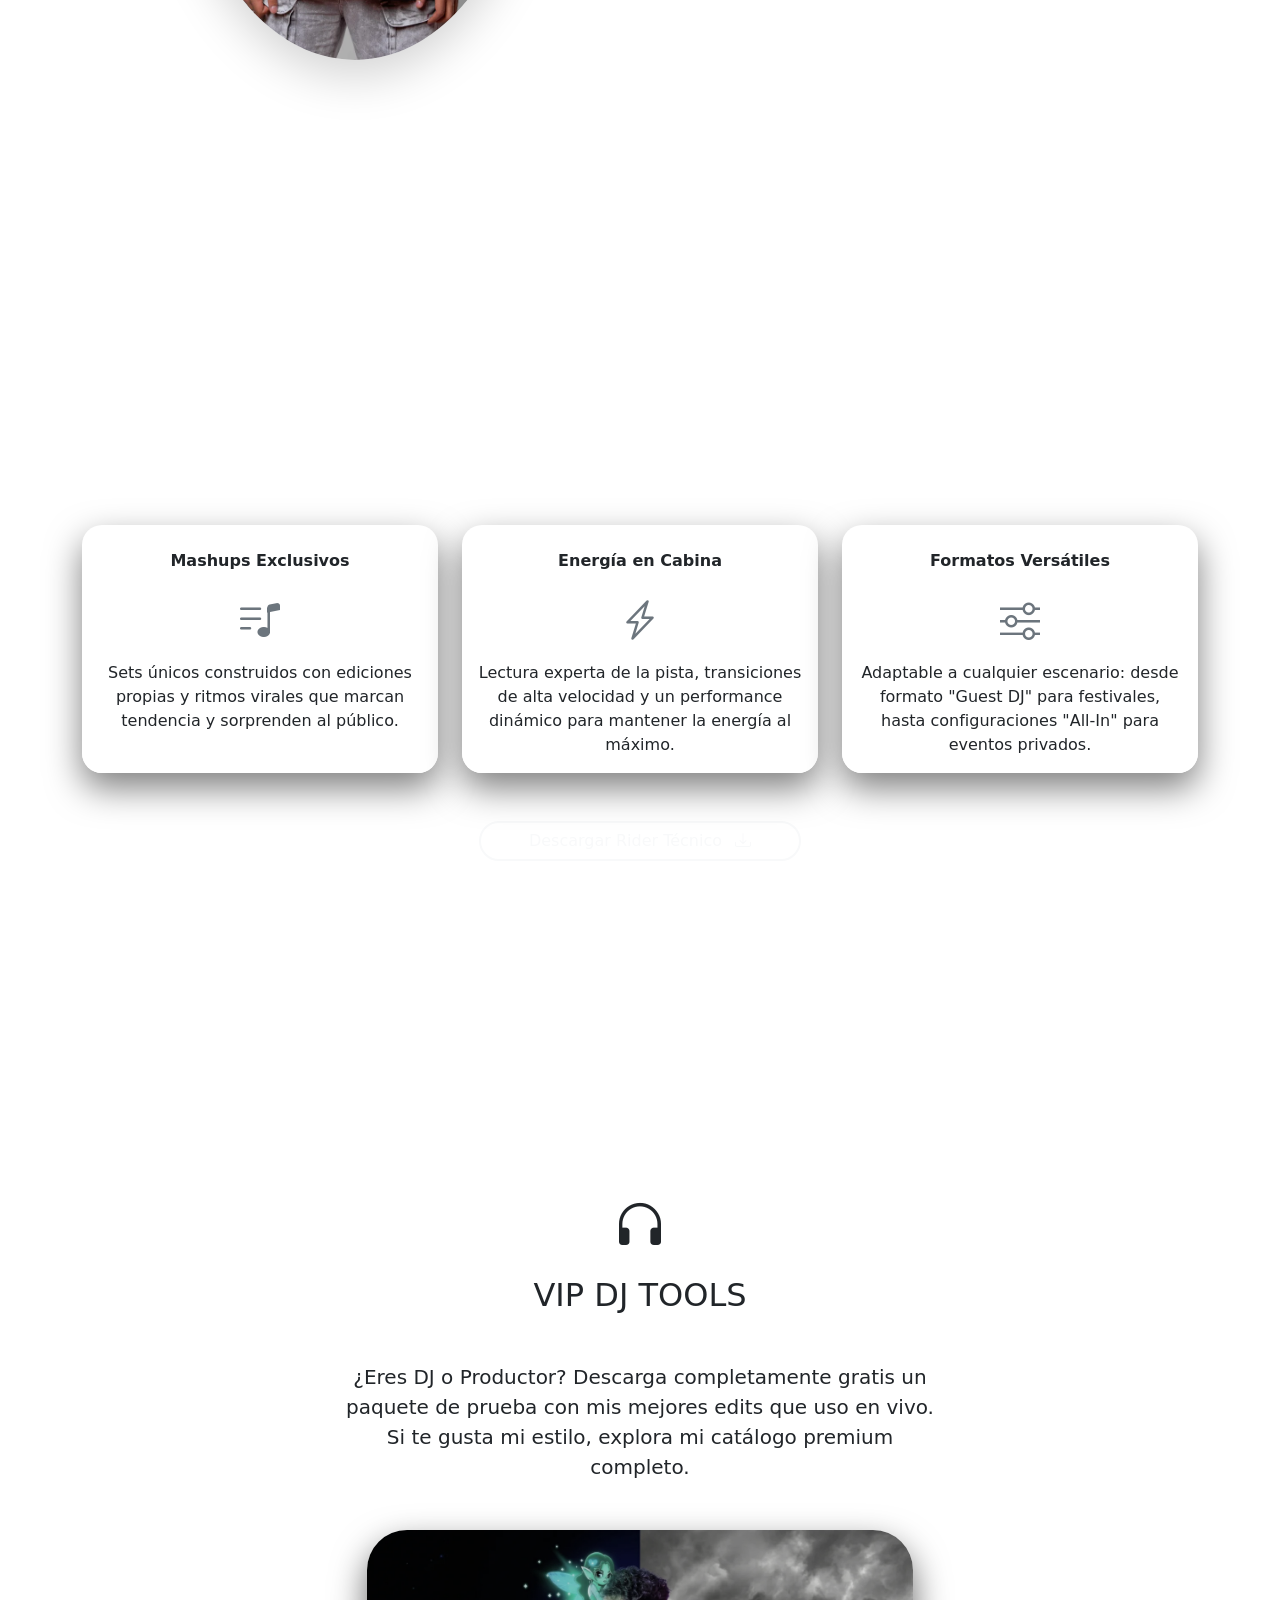
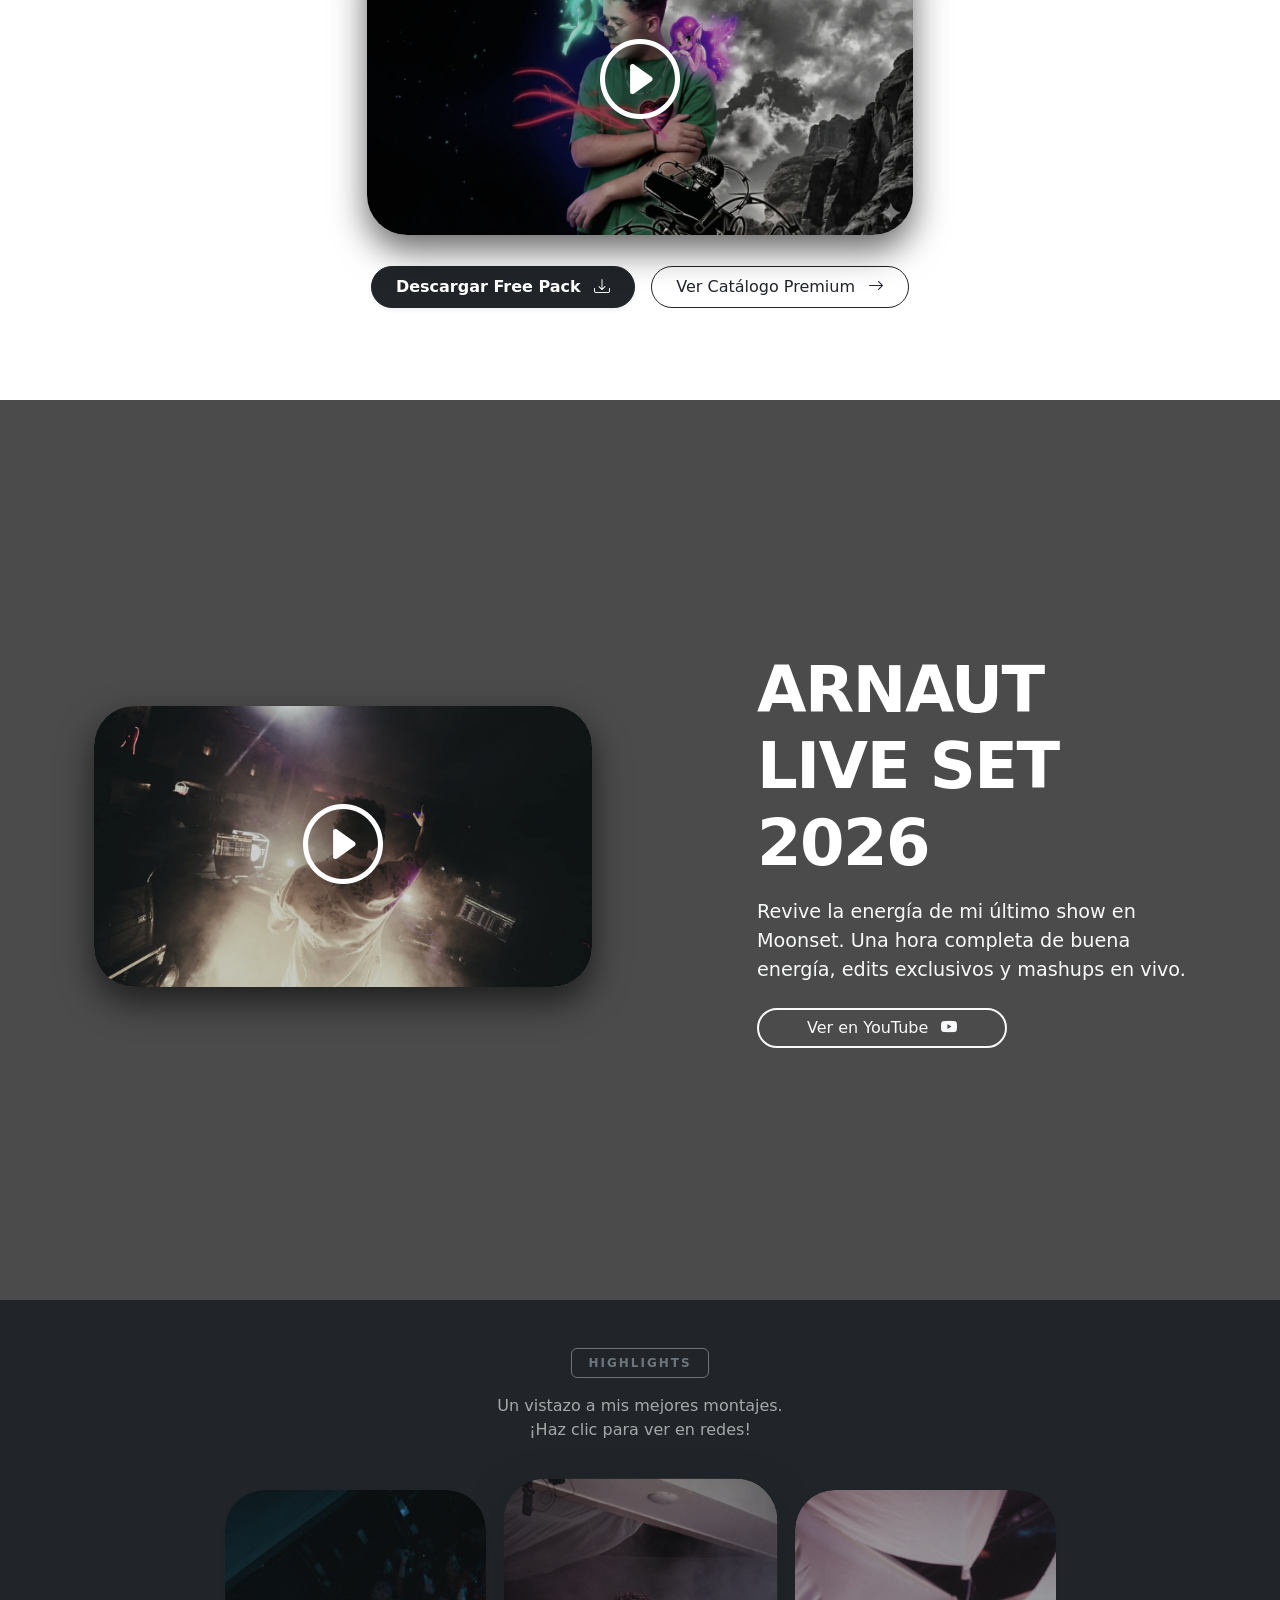
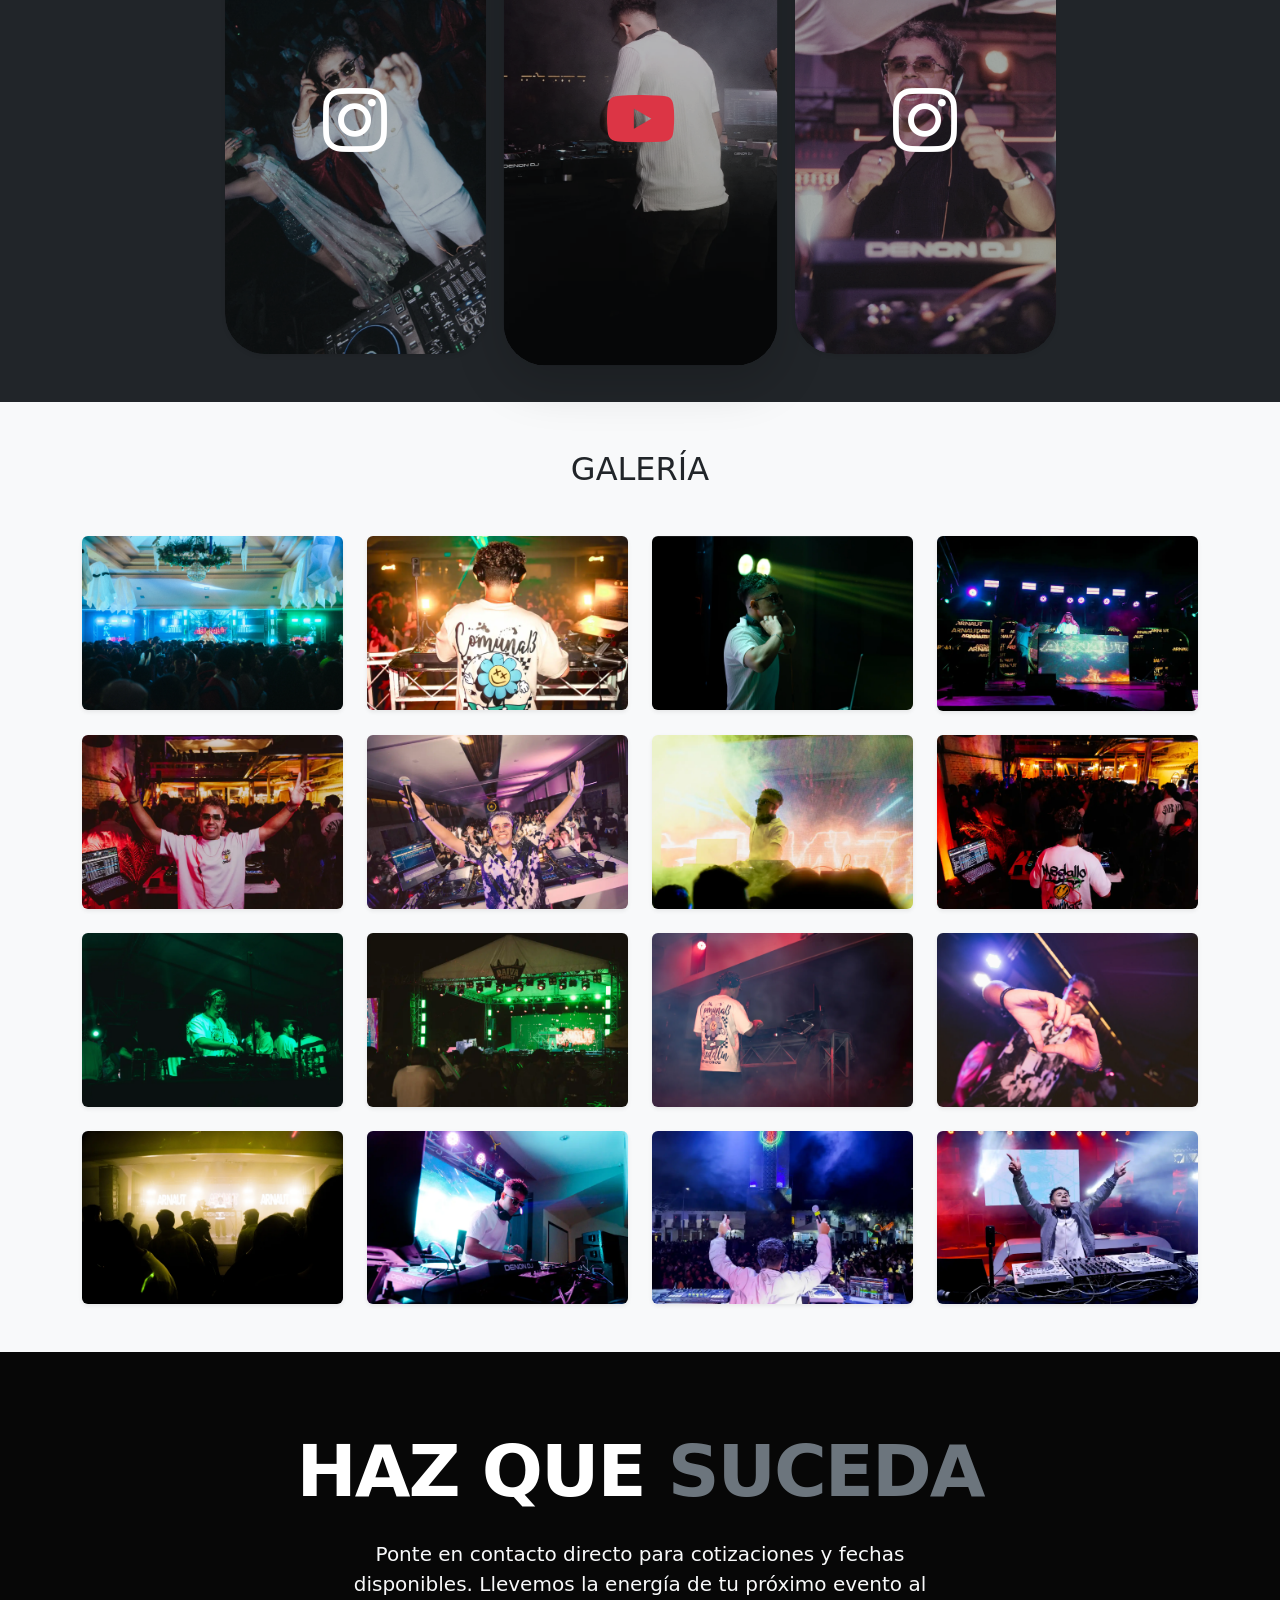
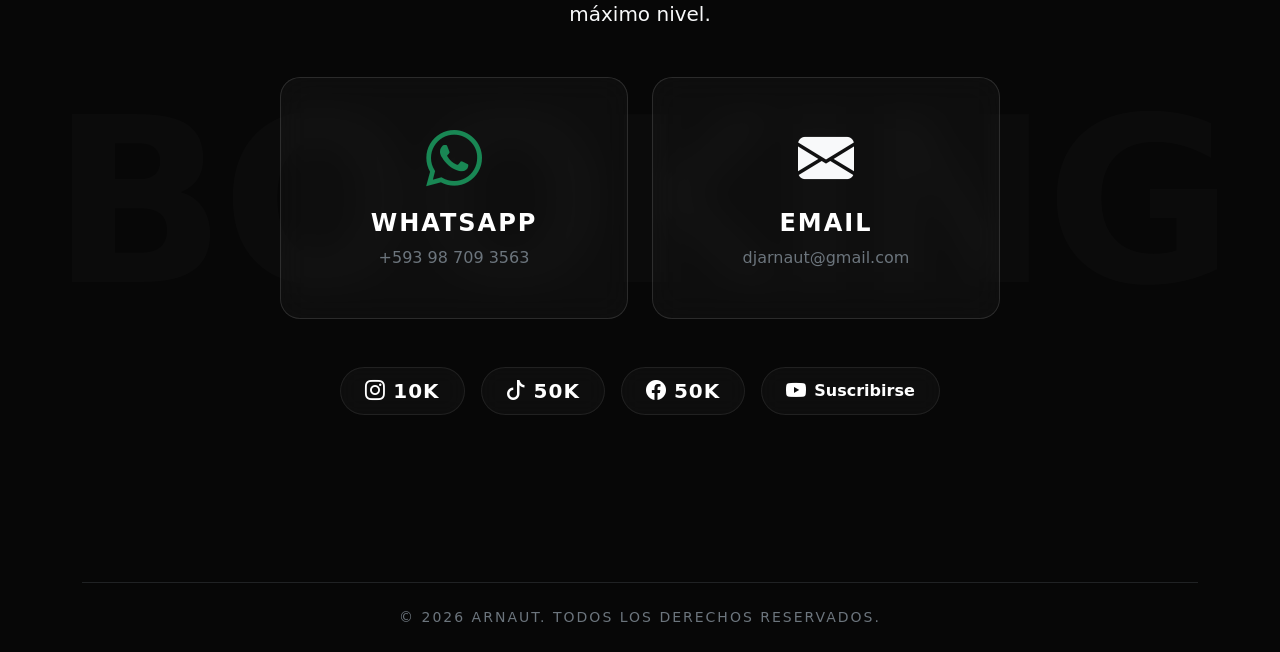
==== commit 6a6f3384: "new aftermovie link carnival" ====
--- a/index.html
+++ b/index.html
@@ -311,7 +311,7 @@
                     </div>
 
                     <div class="col-lg-3 col-md-4 col-8">
-                        <a href="https://www.instagram.com/reel/DB2m9LWAy3j/" target="_blank" rel="noopener noreferrer"
+                        <a href="https://www.instagram.com/p/DW5PVwSCZcU/" target="_blank" rel="noopener noreferrer"
                             class="d-block video-card shadow-sm">
                             <div class="ratio ratio-9x16 bg-dark">
                                 <img src="images/reel-2.webp" alt="Reel Instagram"
--- a/styles/style.css
+++ b/styles/style.css
@@ -390,7 +390,7 @@
   SOLUCIONES EXCLUSIVAS PARA MÓVILES Y TABLETS (Máx 992px)
   =============================================================
 */
-@media (max-width: 991.98px) {
+@media (hover: none) {
 
     /* 1. CORRECCIÓN PARALLAX: Evita el pixelado de fondos en iOS/Android */
     .hero-section,
@@ -497,6 +497,25 @@
     font-size: 1rem;
     margin-top: 0.16rem;
     flex-shrink: 0;
+}
+
+.xdjxz-card-img {
+    max-width: 100%;
+    max-height: 220px;
+    object-fit: contain;
+    filter: brightness(0.95);
+    transition: filter 0.3s ease;
+}
+
+.dj-anchor-card:hover .xdjxz-card-img {
+    filter: brightness(1.05);
+}
+
+@media (max-width: 767.98px) {
+    .xdjxz-card-img {
+        max-height: 160px;
+        margin-top: 0.5rem;
+    }
 }
 
 .dj-logistics-card {
@@ -603,7 +622,7 @@
     border-color: rgba(255, 154, 92, 0.35);
 }
 
-@media (max-width: 991.98px) {
+@media (hover: none) {
     .dj-logistics-layout {
         grid-template-columns: 1fr;
         align-items: flex-start;
@@ -625,7 +644,13 @@
     margin-right: auto;
 }
 
-@media (max-width: 991.98px) {
+@media (hover: hover) and (pointer: fine) {
+    .dj-pricing-section {
+        padding-top: 90px !important;
+    }
+}
+
+@media (hover: none) {
     .dj-pricing-section {
         background-attachment: scroll !important;
         padding-top: 5rem !important;
@@ -932,7 +957,7 @@
     letter-spacing: 0.3px;
 }
 
-@media (max-width: 991.98px) {
+@media (hover: none) {
     #equipos-hero {
         background-attachment: scroll !important;
         padding-top: 110px;
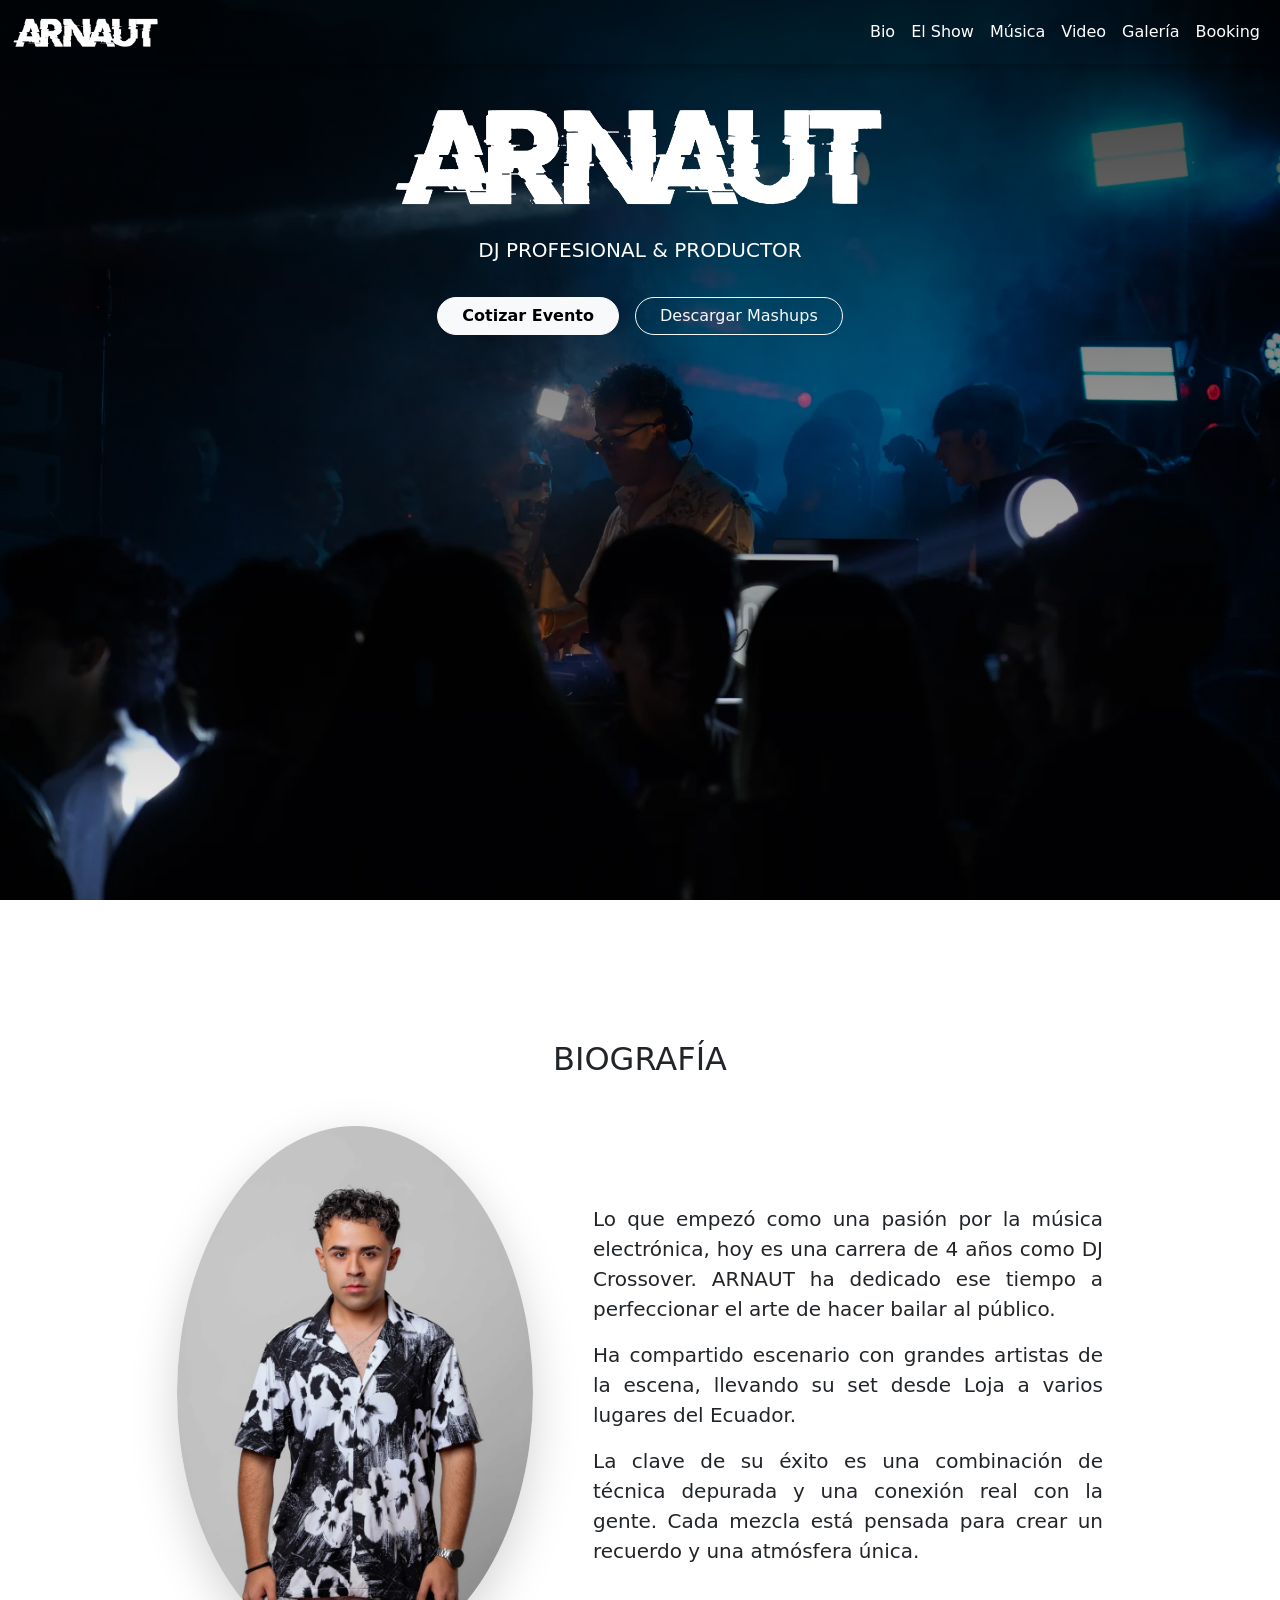
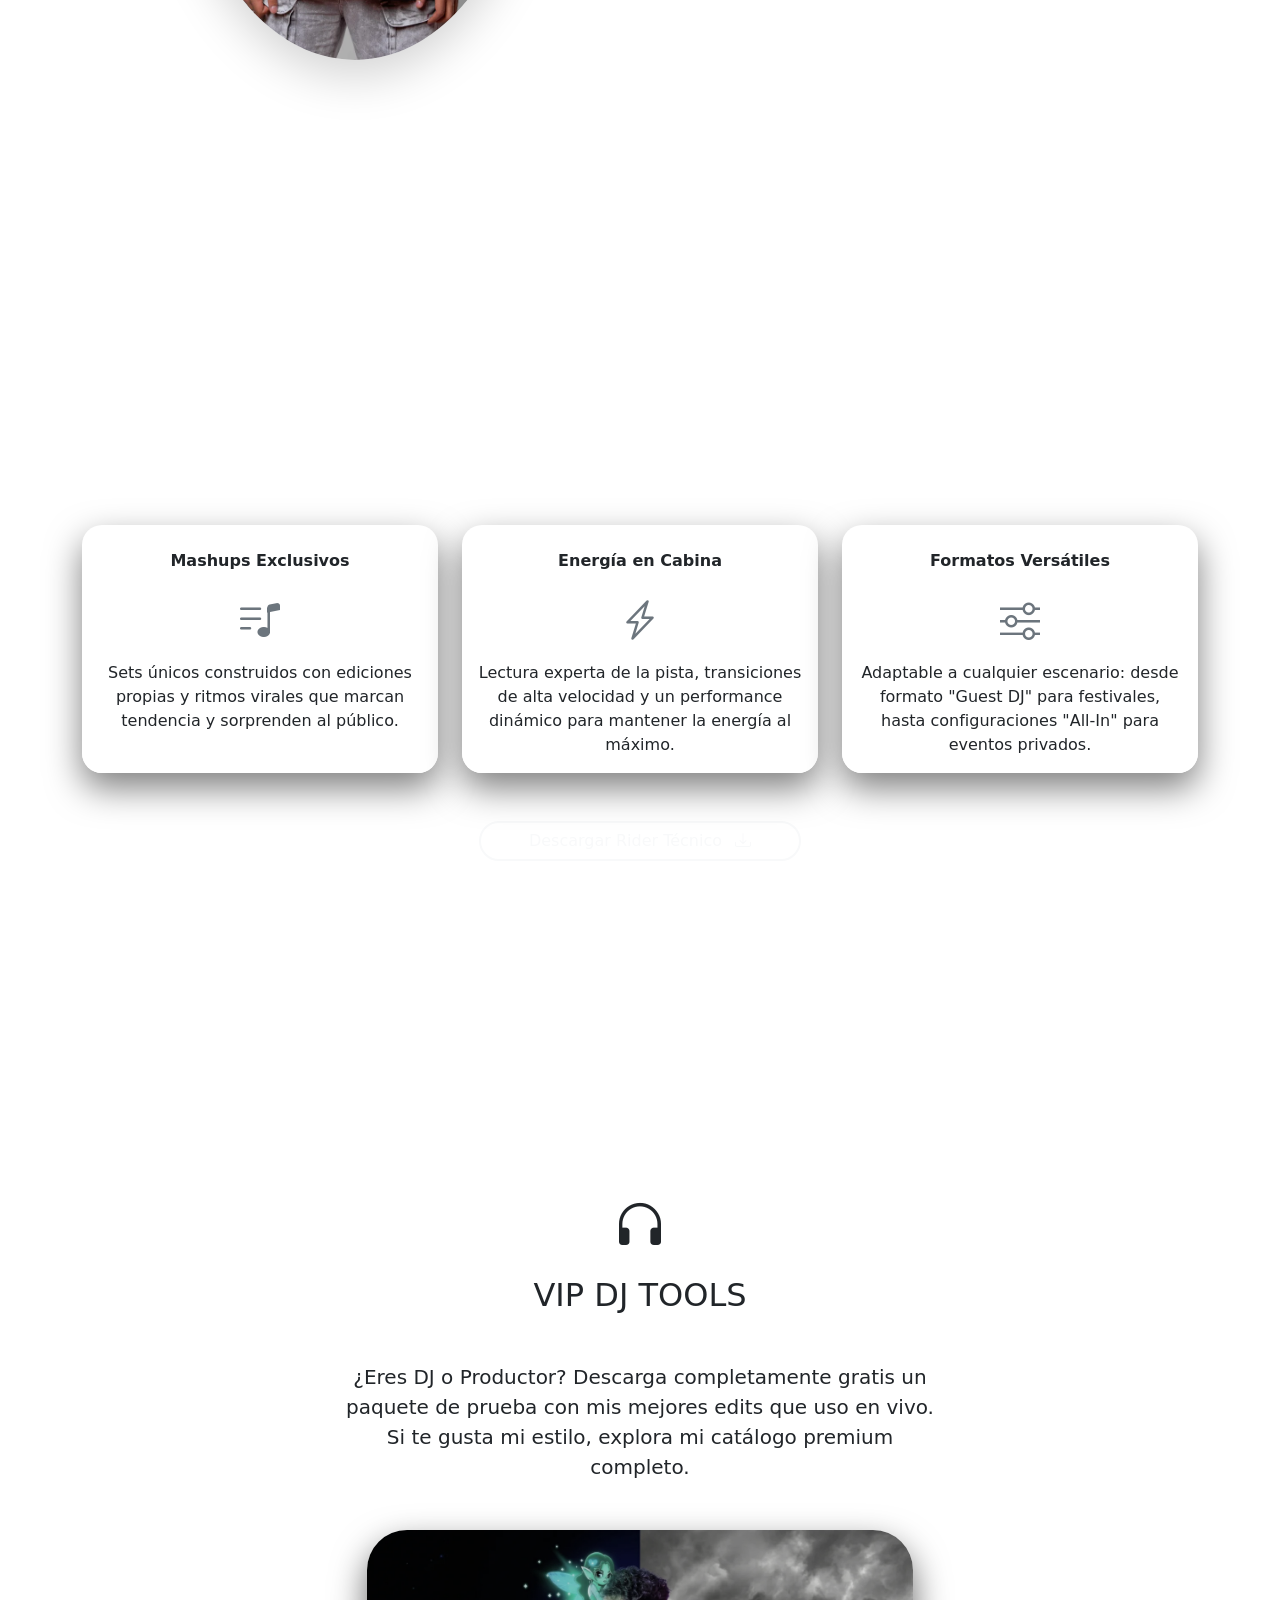
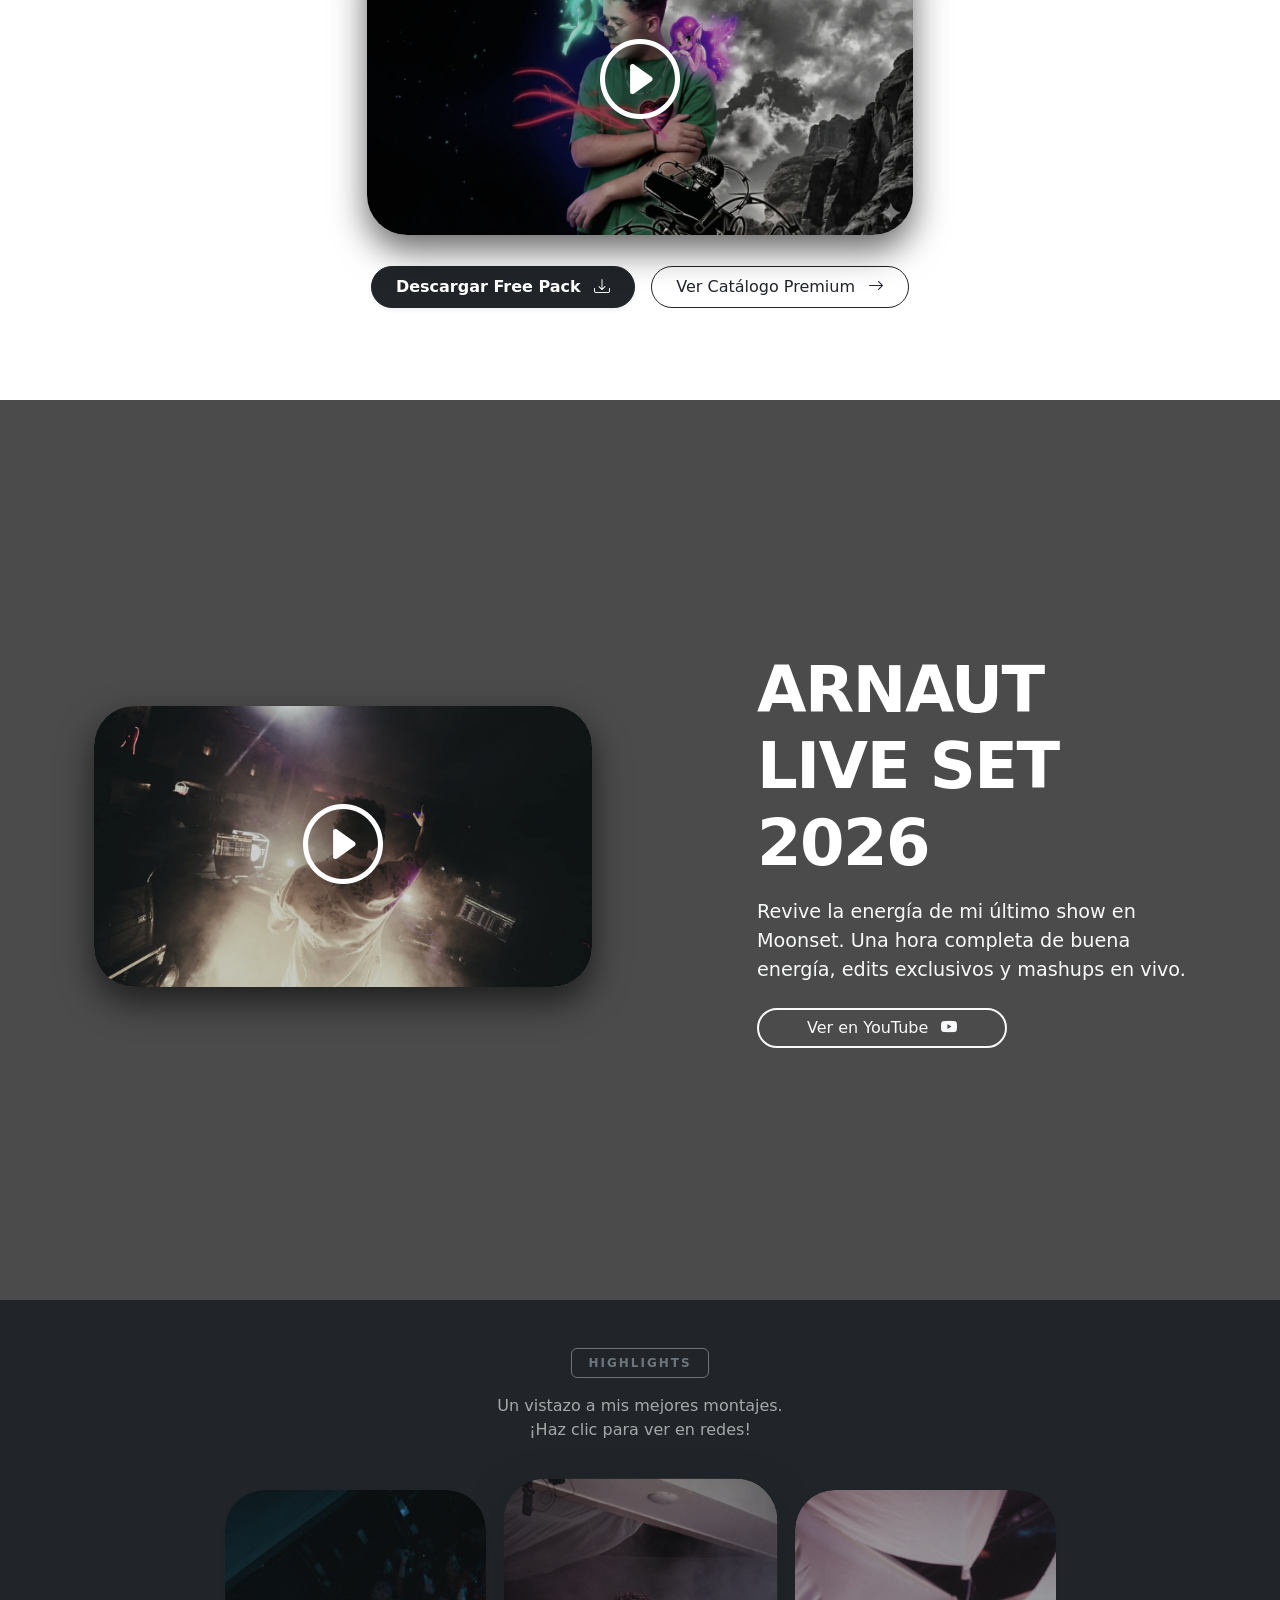
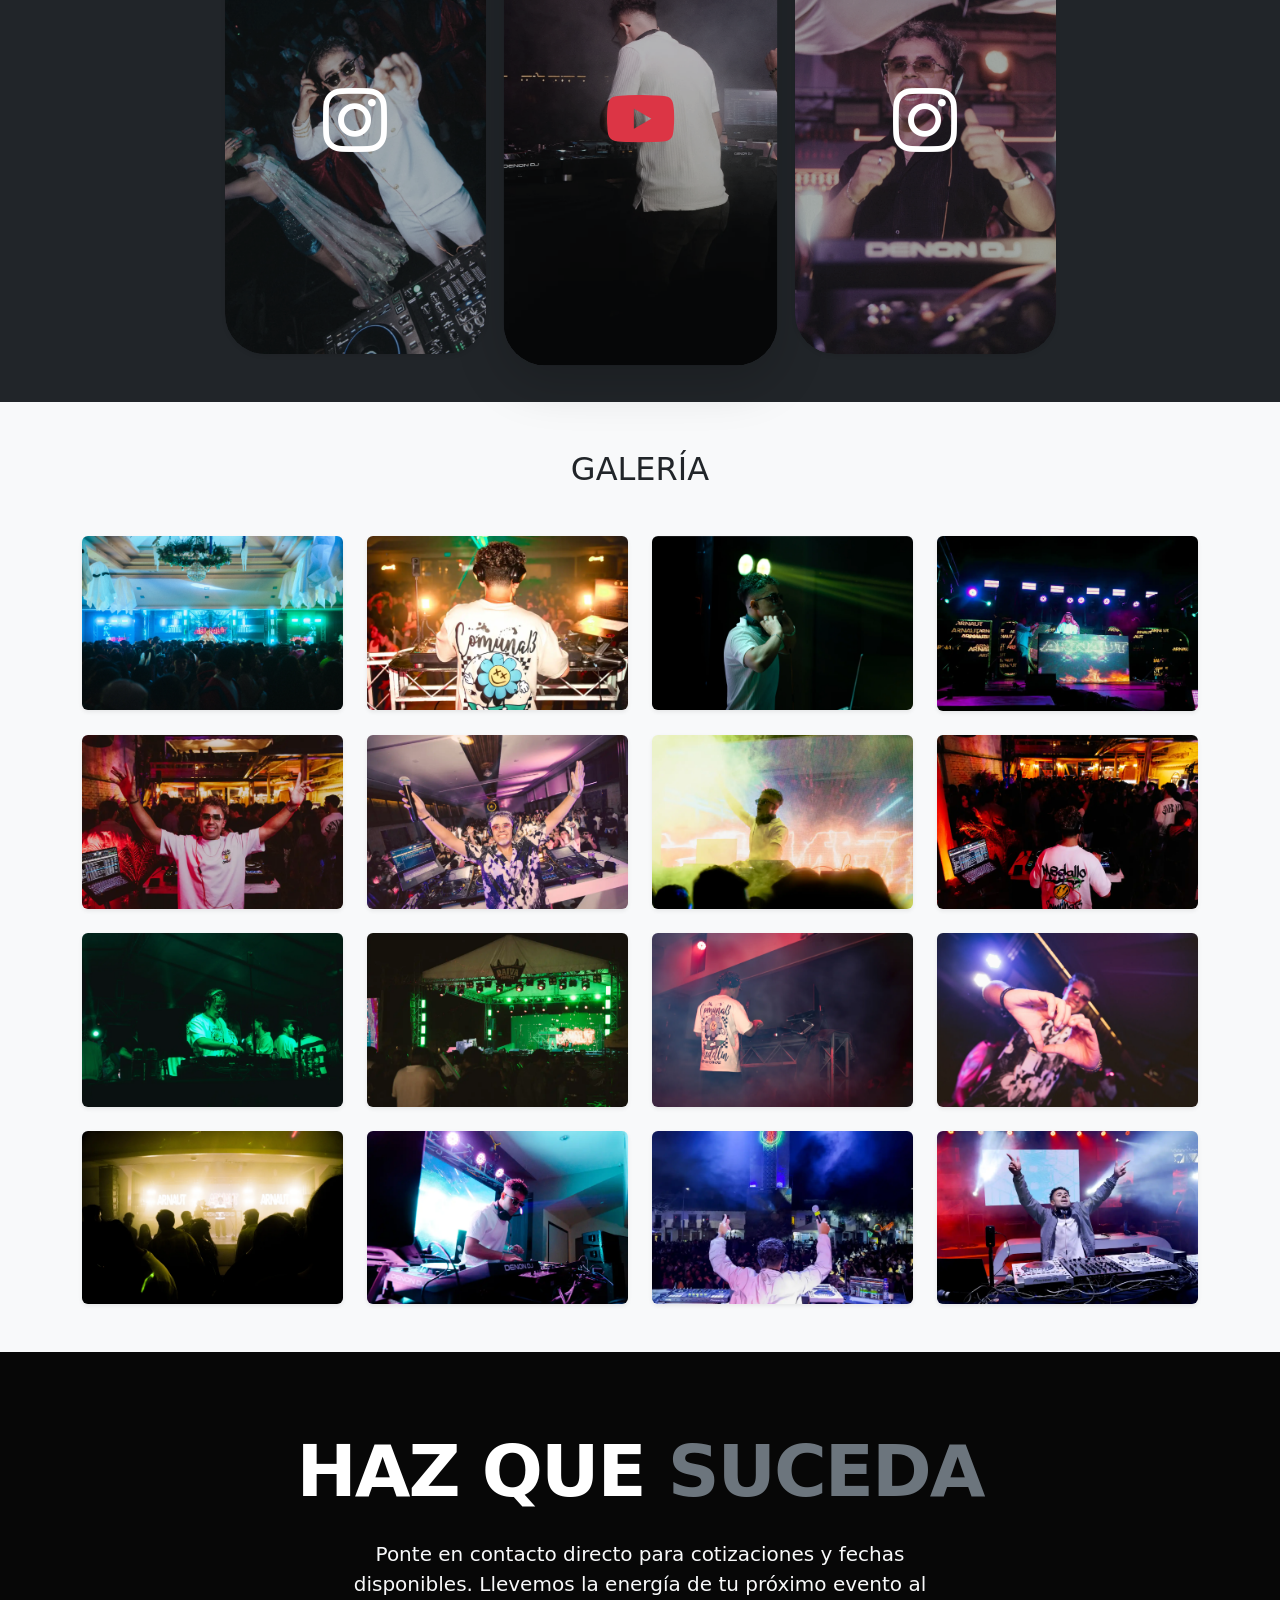
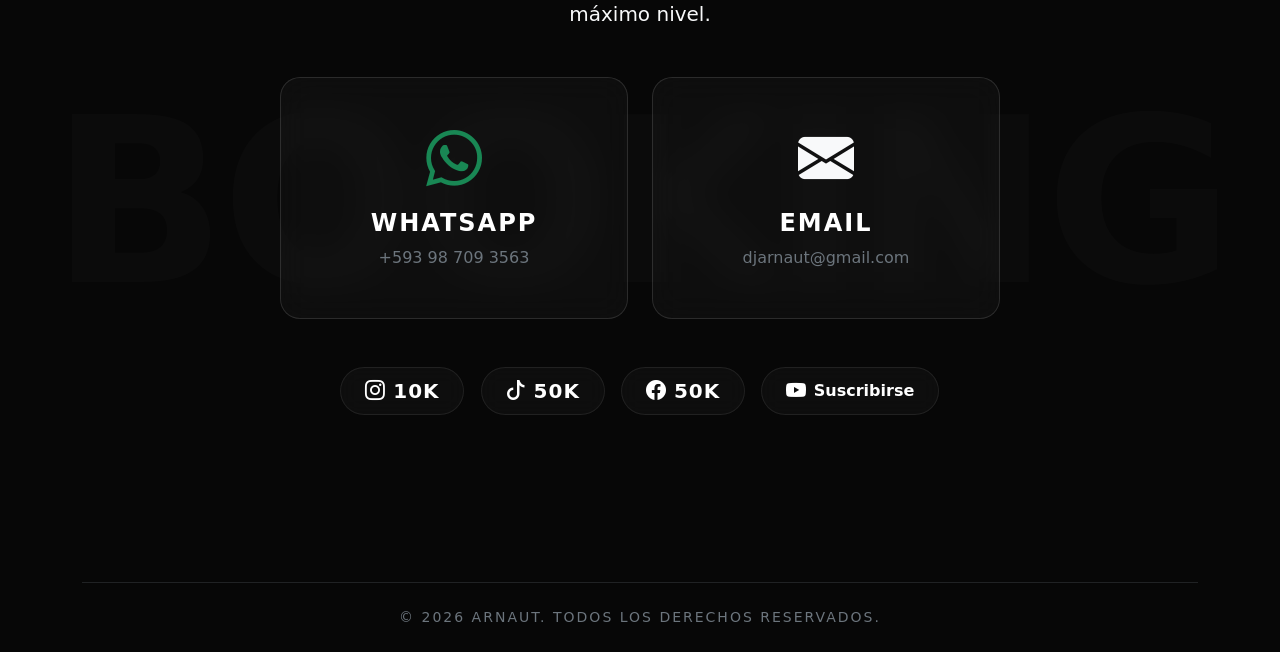
==== commit 7edf8eee: "cambios de copy" ====
--- a/index.html
+++ b/index.html
@@ -115,8 +115,7 @@
                             electrónica, hoy es una carrera de 4 años como DJ Crossover. ARNAUT ha dedicado ese tiempo a
                             perfeccionar el arte de hacer bailar al público.</p>
                         <p class="lead" style="text-align: justify;">Ha compartido escenario con grandes artistas de la
-                            escena, llevando su set desde Loja a otros rincones del país, como Zamora, Cuenca y
-                            Guayaquil.</p>
+                            escena, llevando su set desde Loja a varios lugares del Ecuador.</p>
                         <p class="lead" style="text-align: justify;">La clave de su éxito es una combinación de técnica
                             depurada y una conexión real con la gente. Cada mezcla está pensada para crear un recuerdo y
                             una atmósfera única.</p>
--- a/styles/style.css
+++ b/styles/style.css
@@ -421,7 +421,11 @@
         border-bottom: 1px solid rgba(255, 255, 255, 0.05);
     }
 
-    /* 5. MENÚ DESPLEGABLE: Fondo sólido al abrir el botón de las 3 rayitas */
+}
+
+/* 5. MENÚ DESPLEGABLE: Fondo sólido al abrir el botón de las 3 rayitas */
+/* Solo aplica cuando el navbar está realmente colapsado (hamburguesa) */
+@media (hover: none) and (max-width: 991.98px) {
     .navbar:not(.navbar-solid) .navbar-collapse {
         background-color: #212529;
         margin-top: 10px;
@@ -553,6 +557,7 @@
 
 .dj-logistics-copy p {
     line-height: 1.55;
+    text-align: justify;
 }
 
 .dj-logistics-price-badge {
@@ -620,6 +625,13 @@
 .dj-logistics-card-upsell .dj-logistics-price-badge {
     color: #ff9a5c;
     border-color: rgba(255, 154, 92, 0.35);
+}
+
+/* Desktop: compensar la diferencia de altura entre tarjetas logísticas */
+@media (hover: hover) and (pointer: fine) {
+    .dj-logistics-card-upsell .dj-logistics-price-badge {
+        transform: translateY(-1.25rem);
+    }
 }
 
 @media (hover: none) {
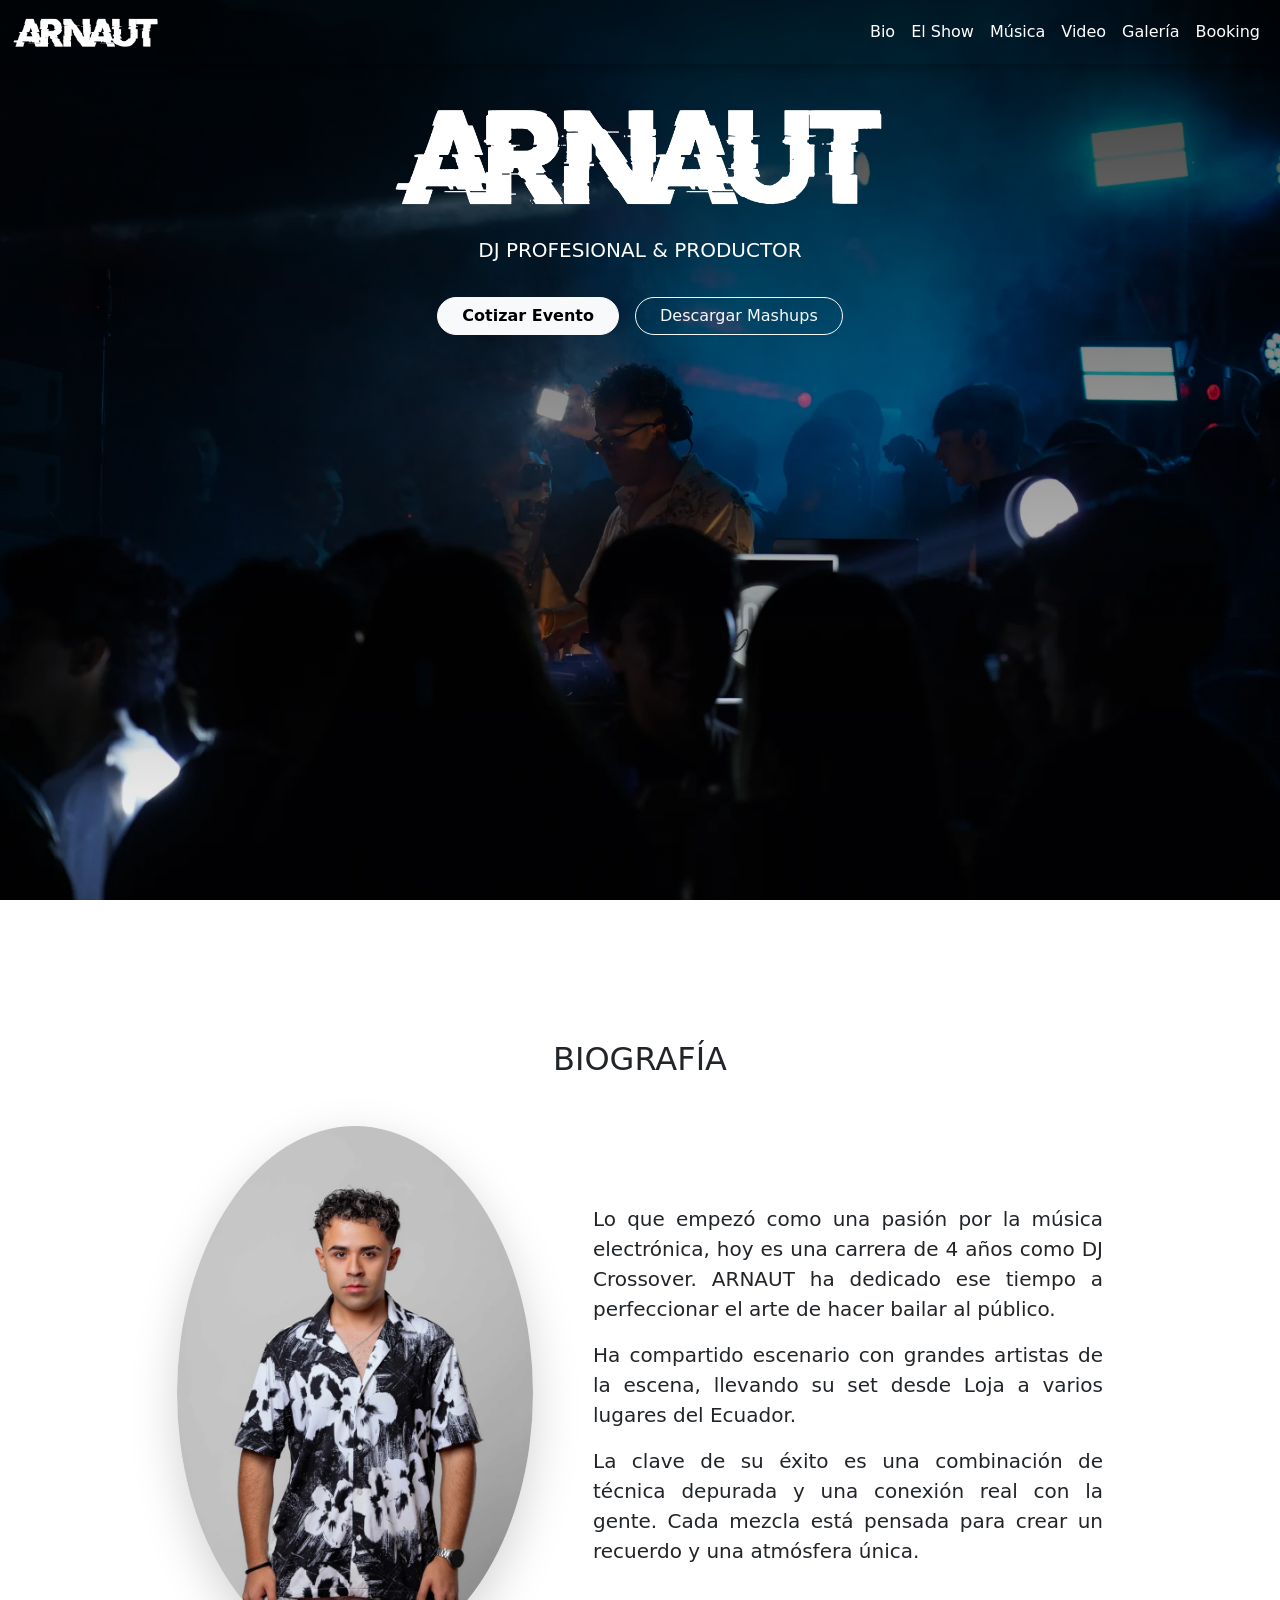
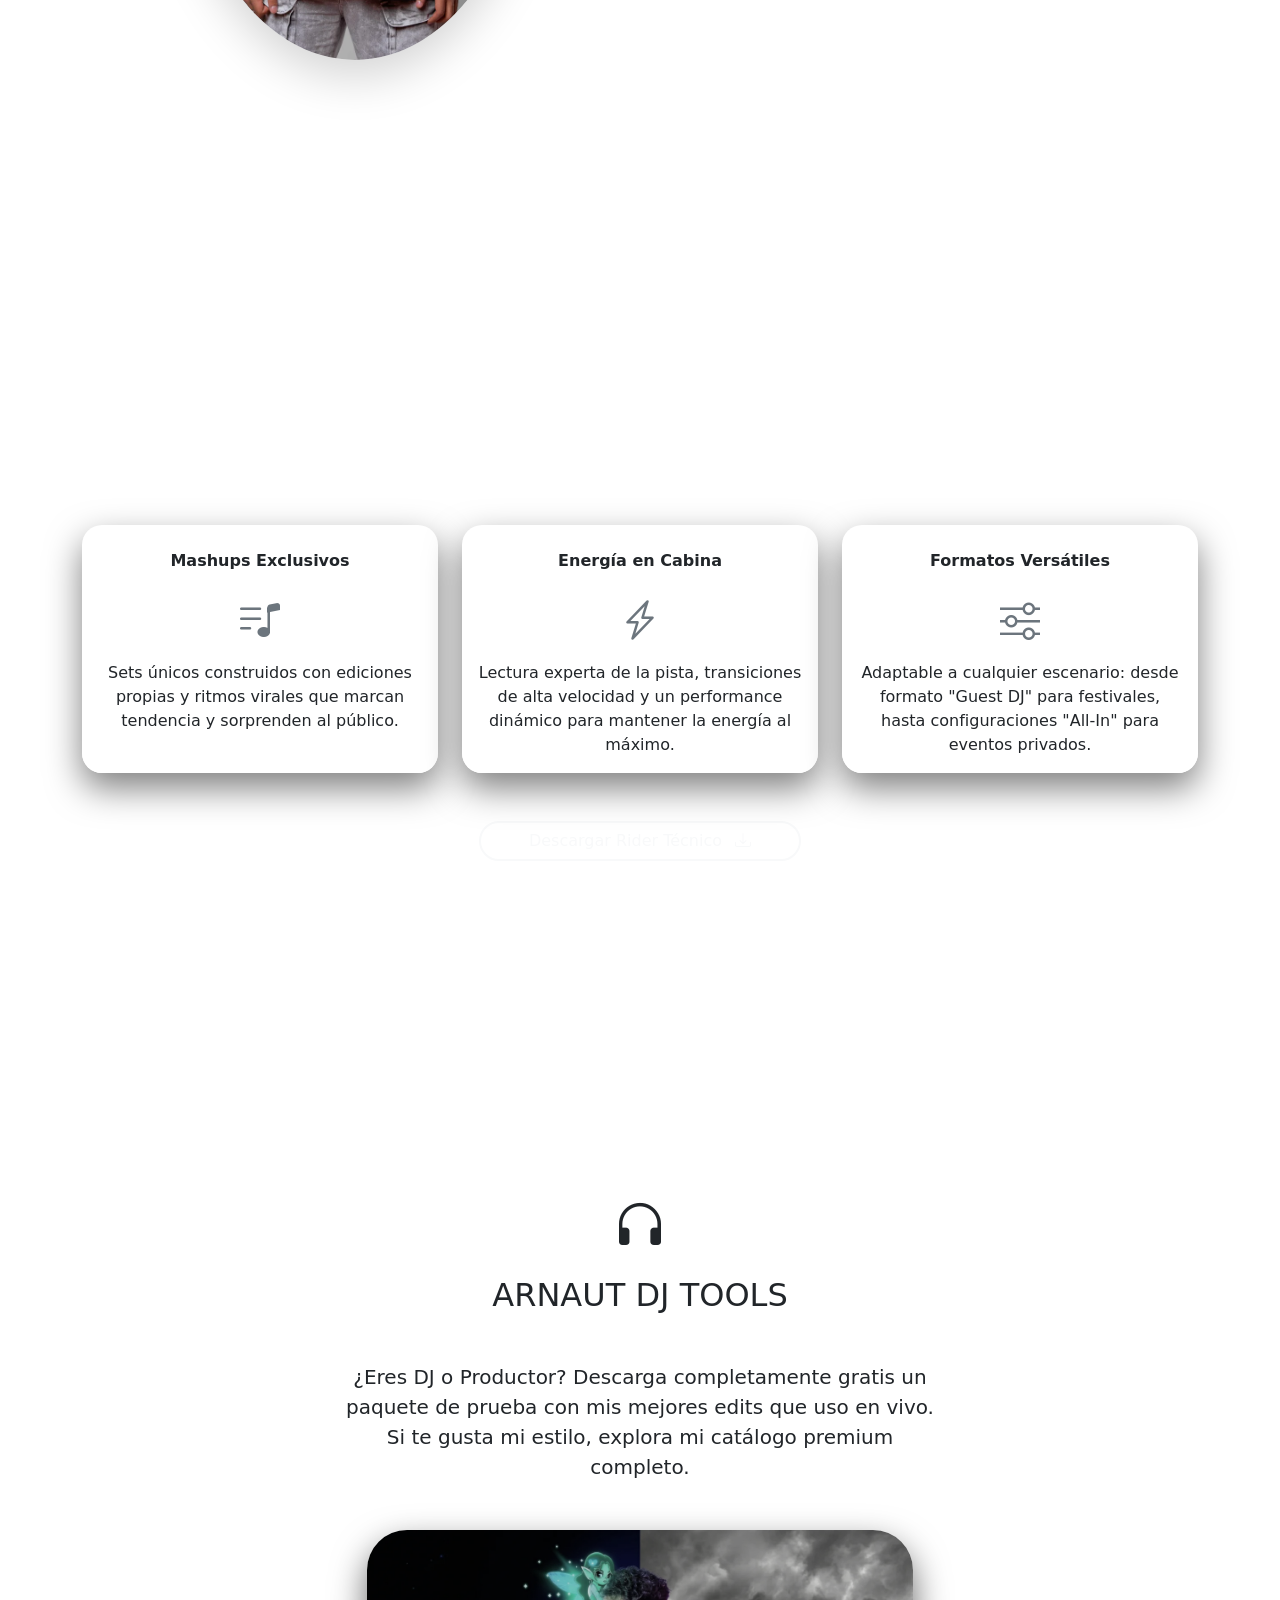
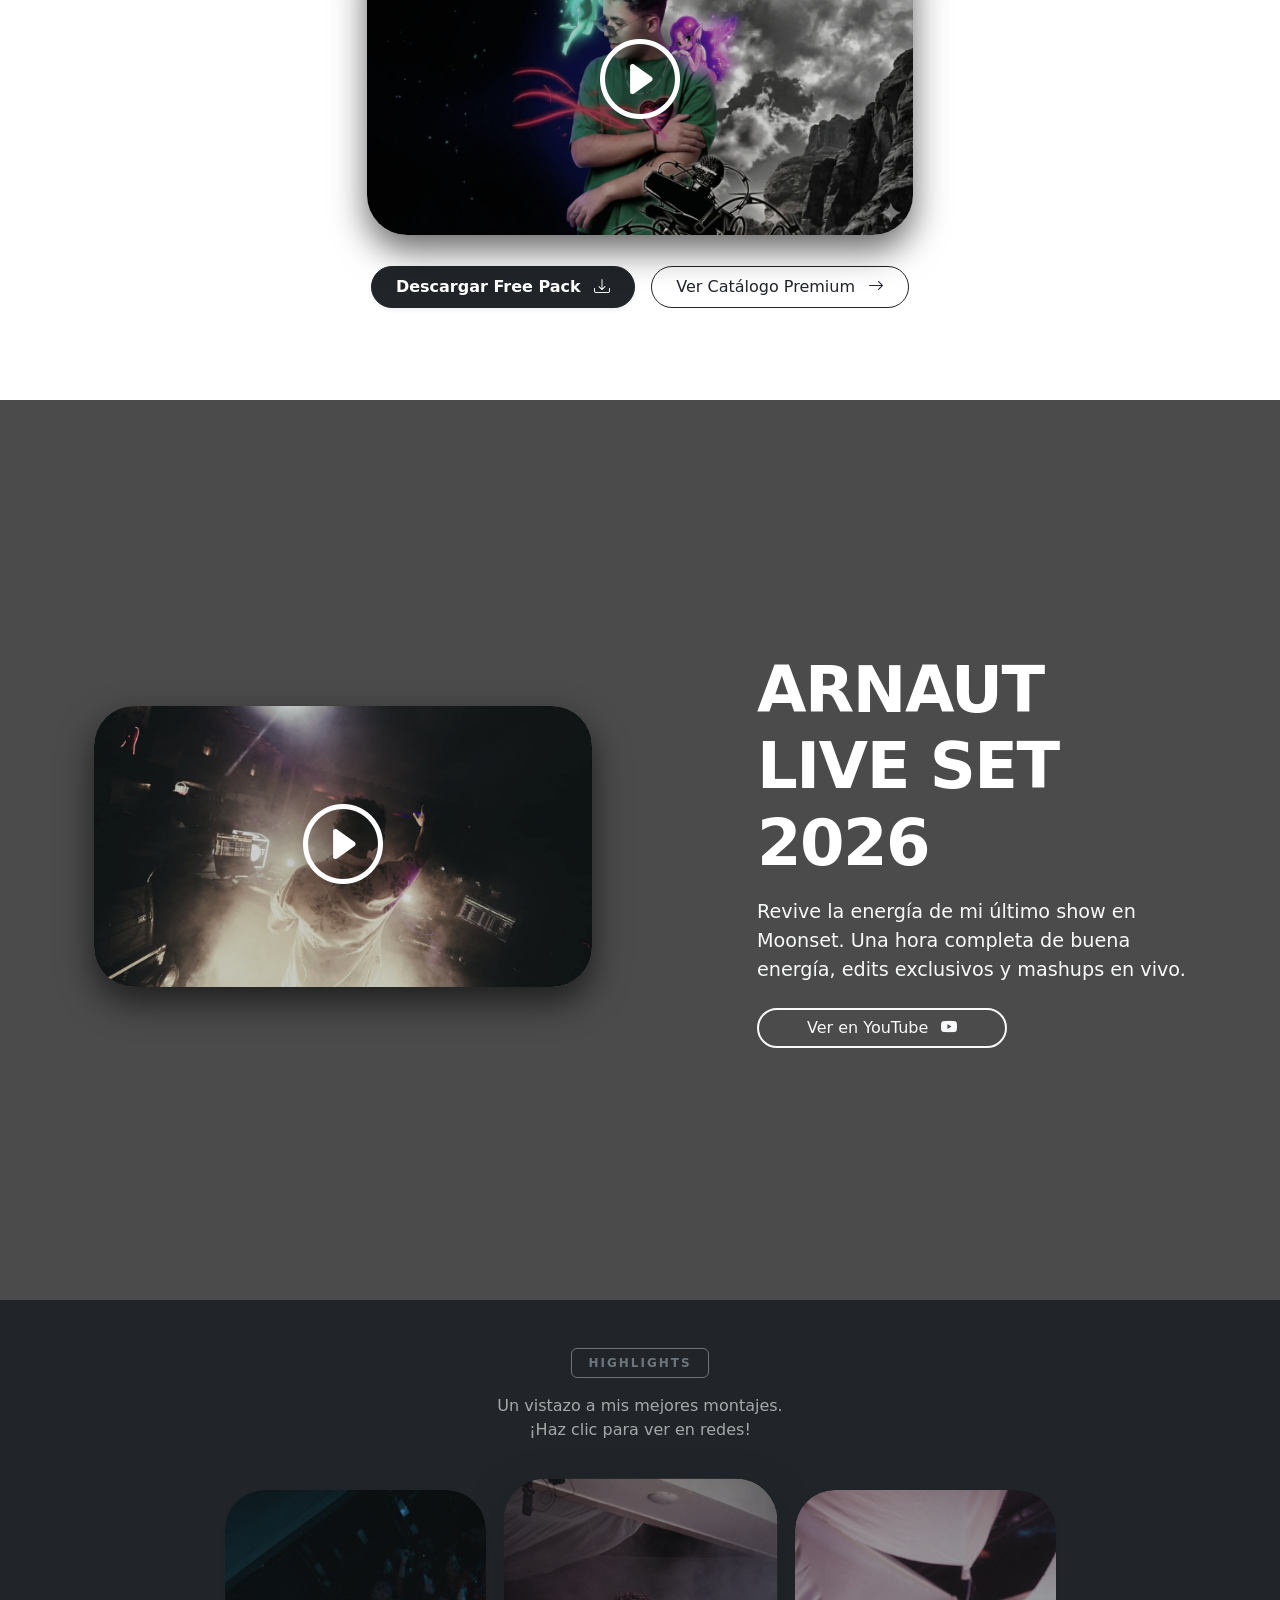
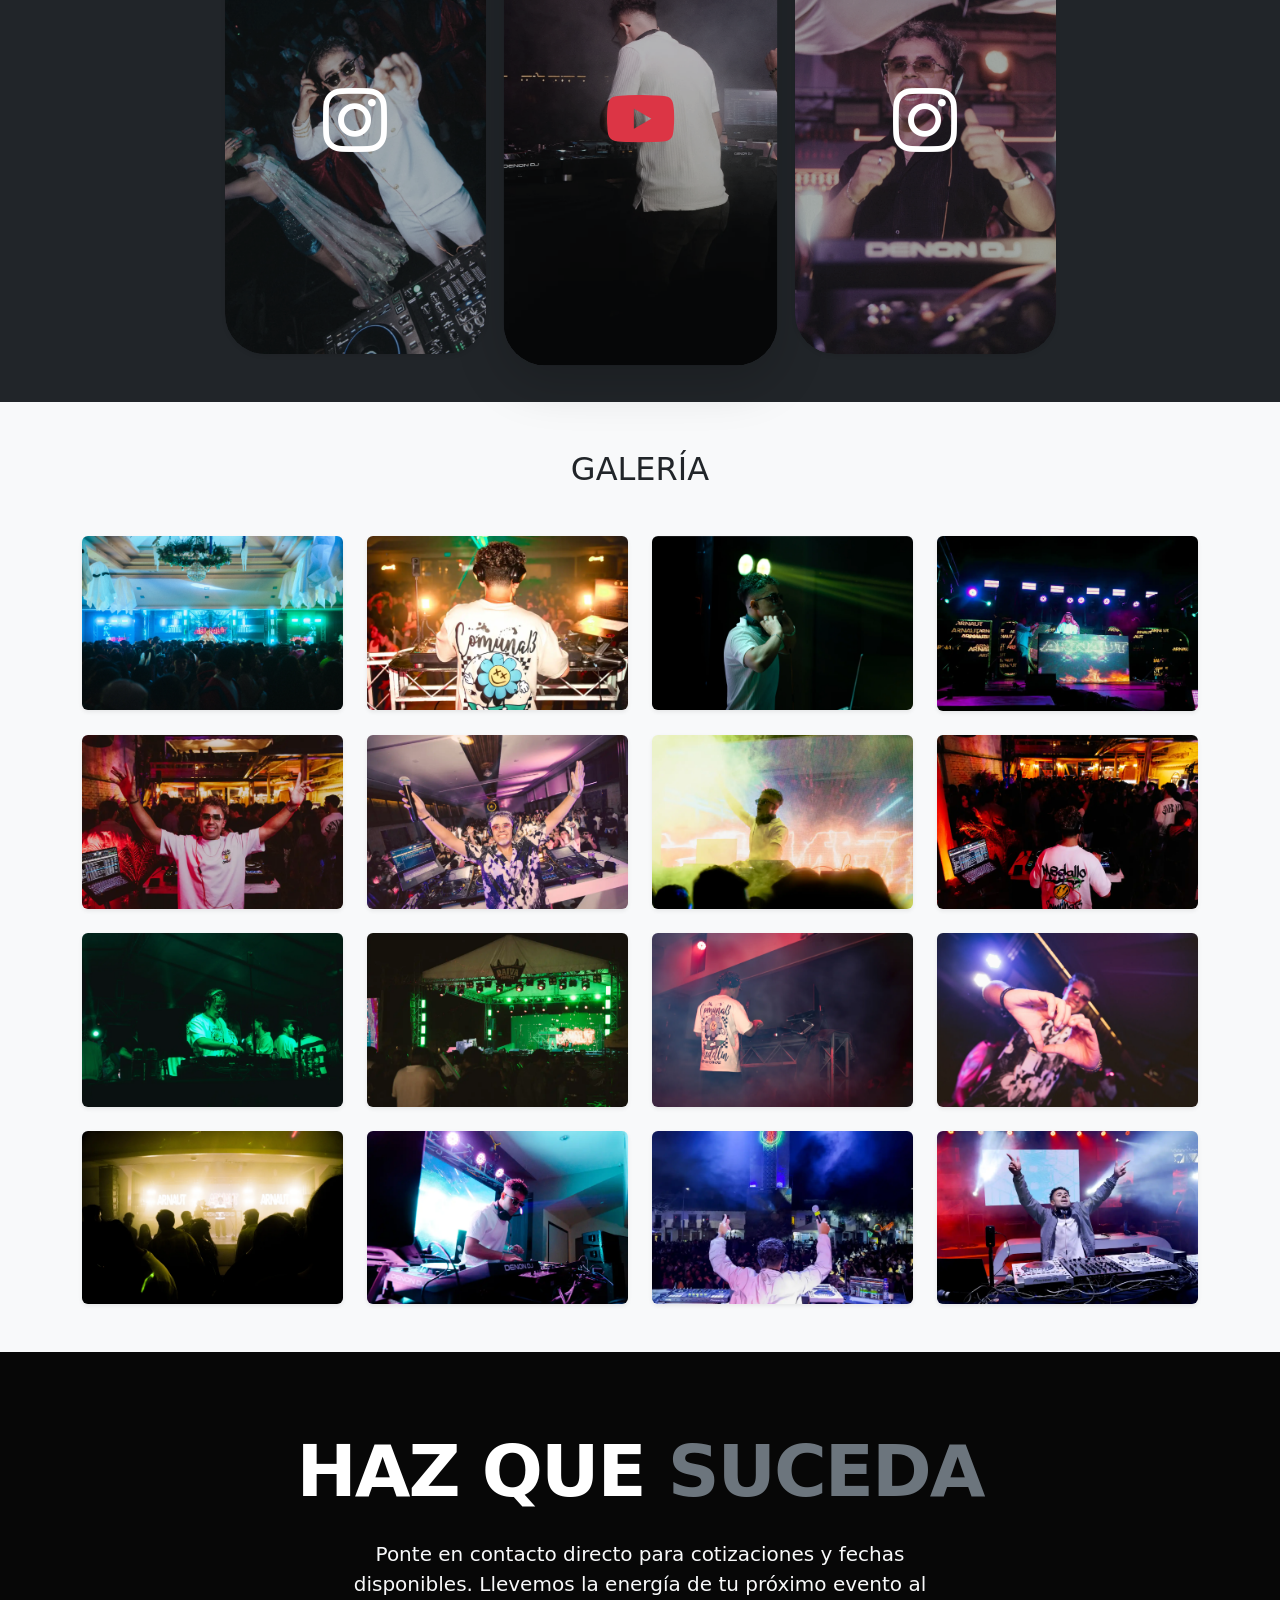
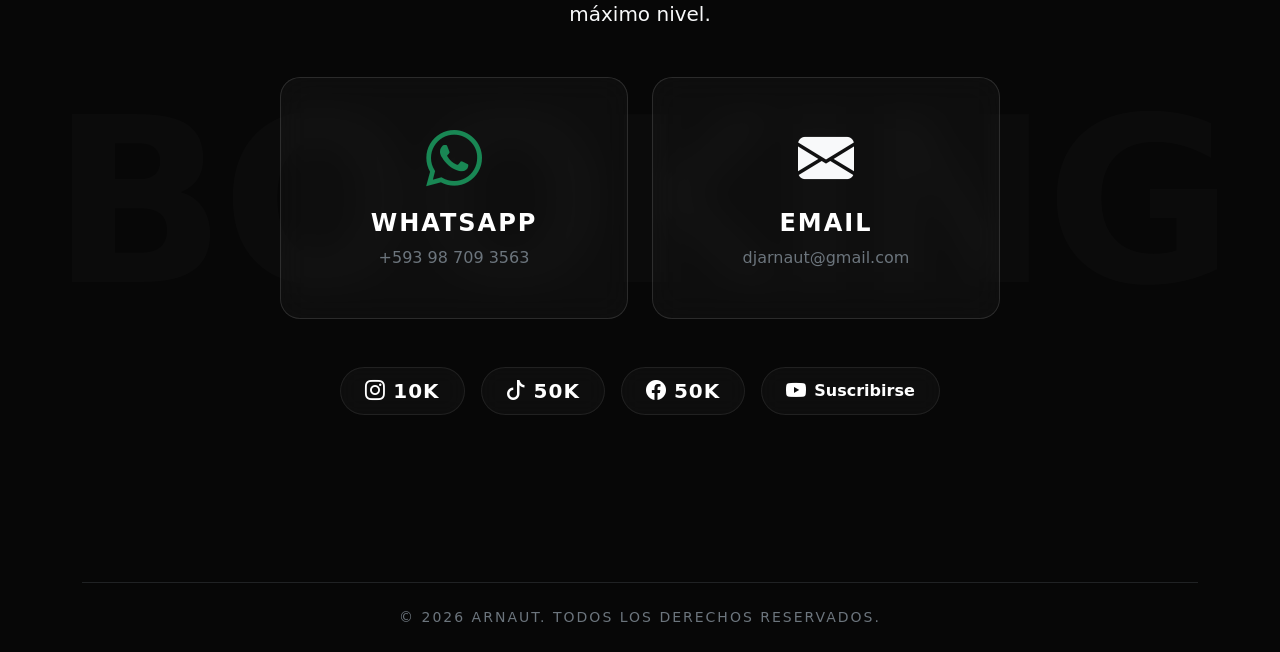
==== commit 3b310836: "vip to arnaut dj tools" ====
--- a/index.html
+++ b/index.html
@@ -190,7 +190,7 @@
             <div class="container text-center">
 
                 <i class="bi bi-headphones display-4 mb-3 d-block"></i>
-                <h2 class="text-center mb-5 text-uppercase">VIP DJ TOOLS</h2>
+                <h2 class="text-center mb-5 text-uppercase">ARNAUT DJ TOOLS</h2>
 
                 <p class="lead mb-5 mx-auto" style="max-width: 600px;">¿Eres DJ o Productor? Descarga
                     <strong>completamente gratis</strong> un paquete de prueba con mis mejores edits que uso en vivo. Si
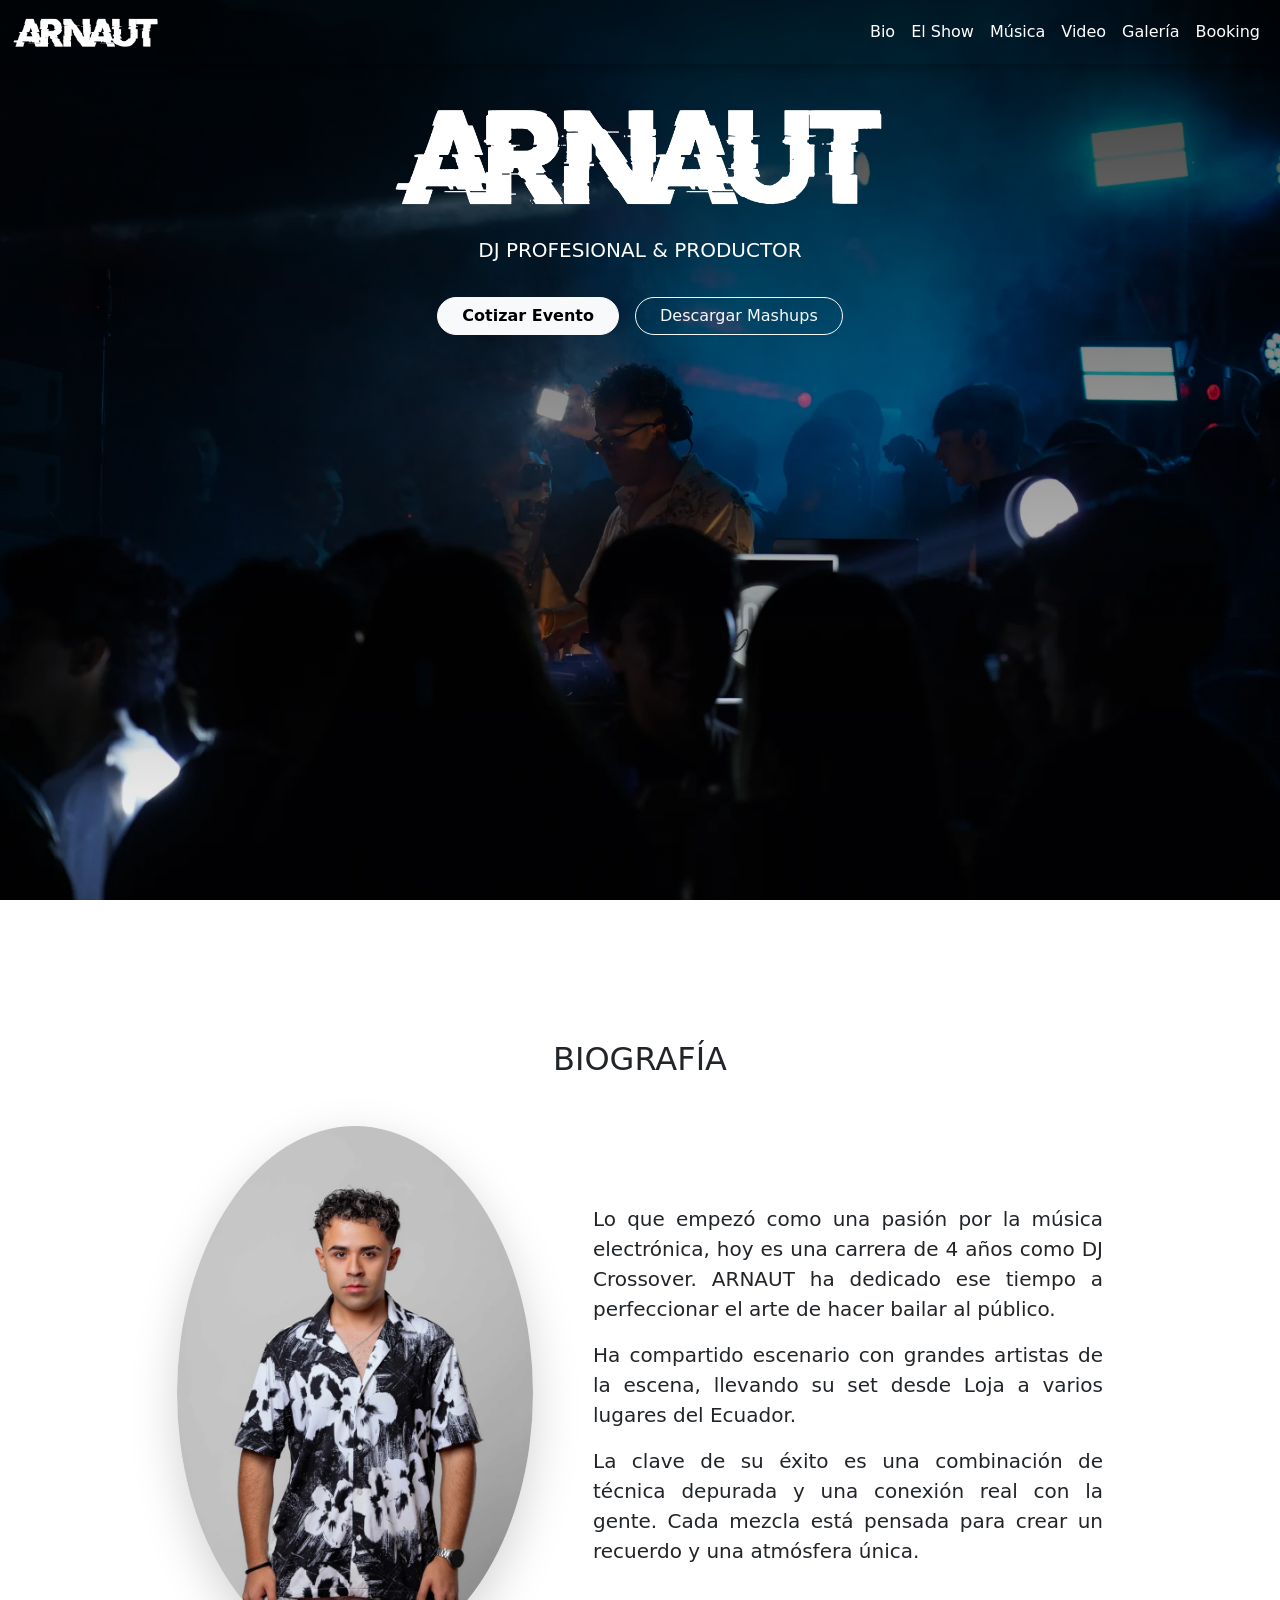
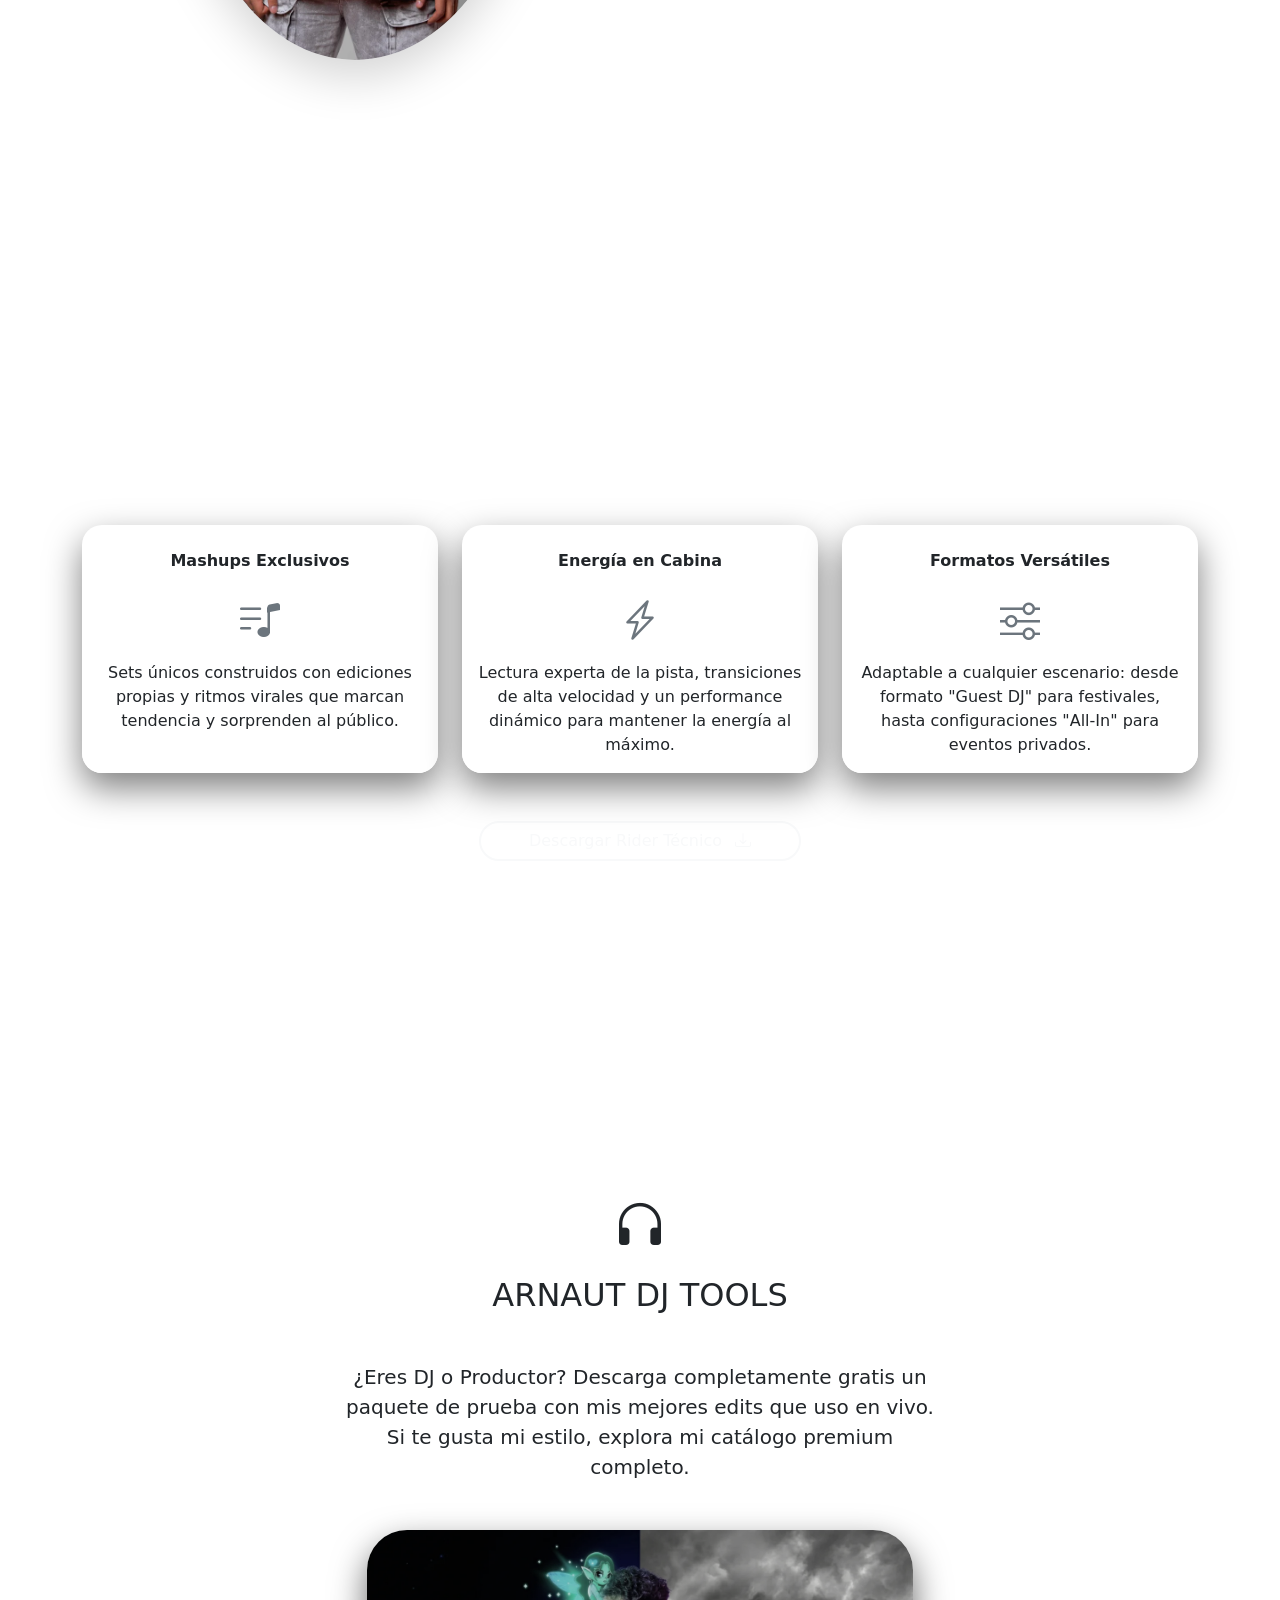
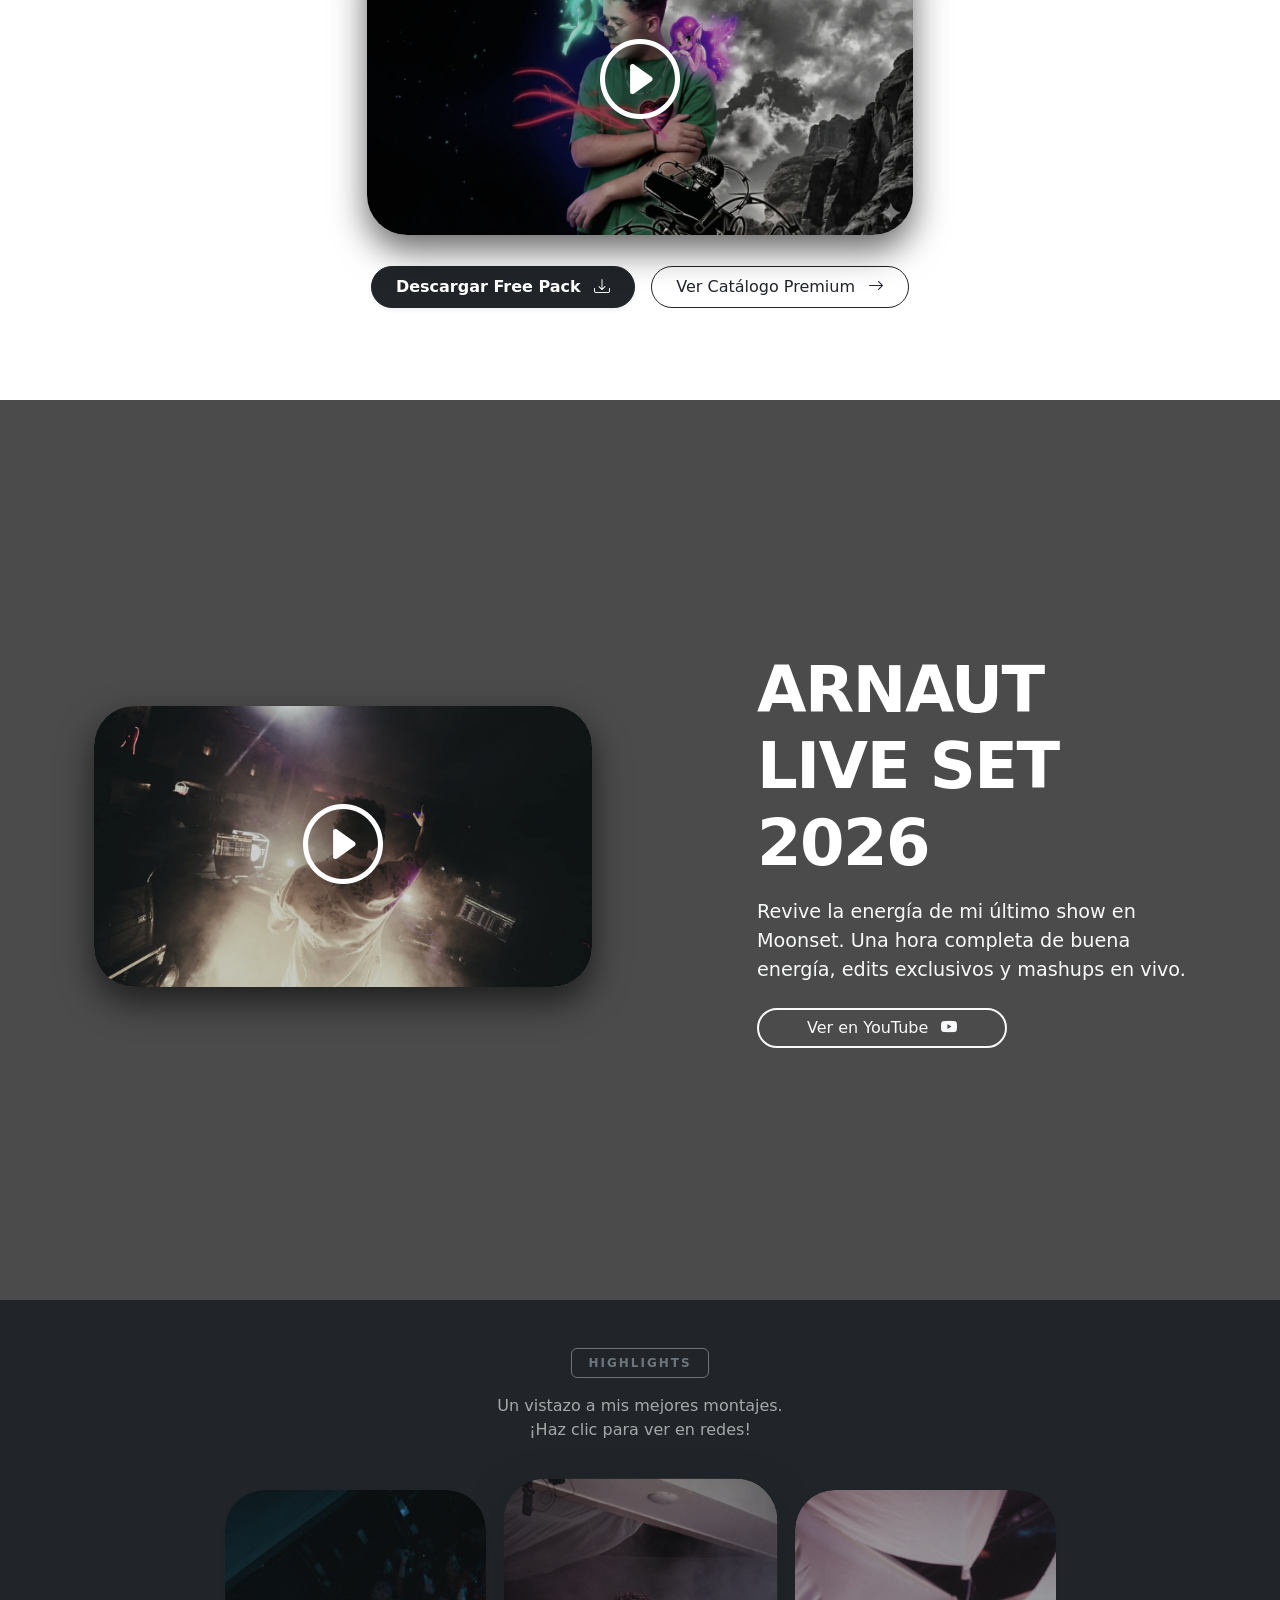
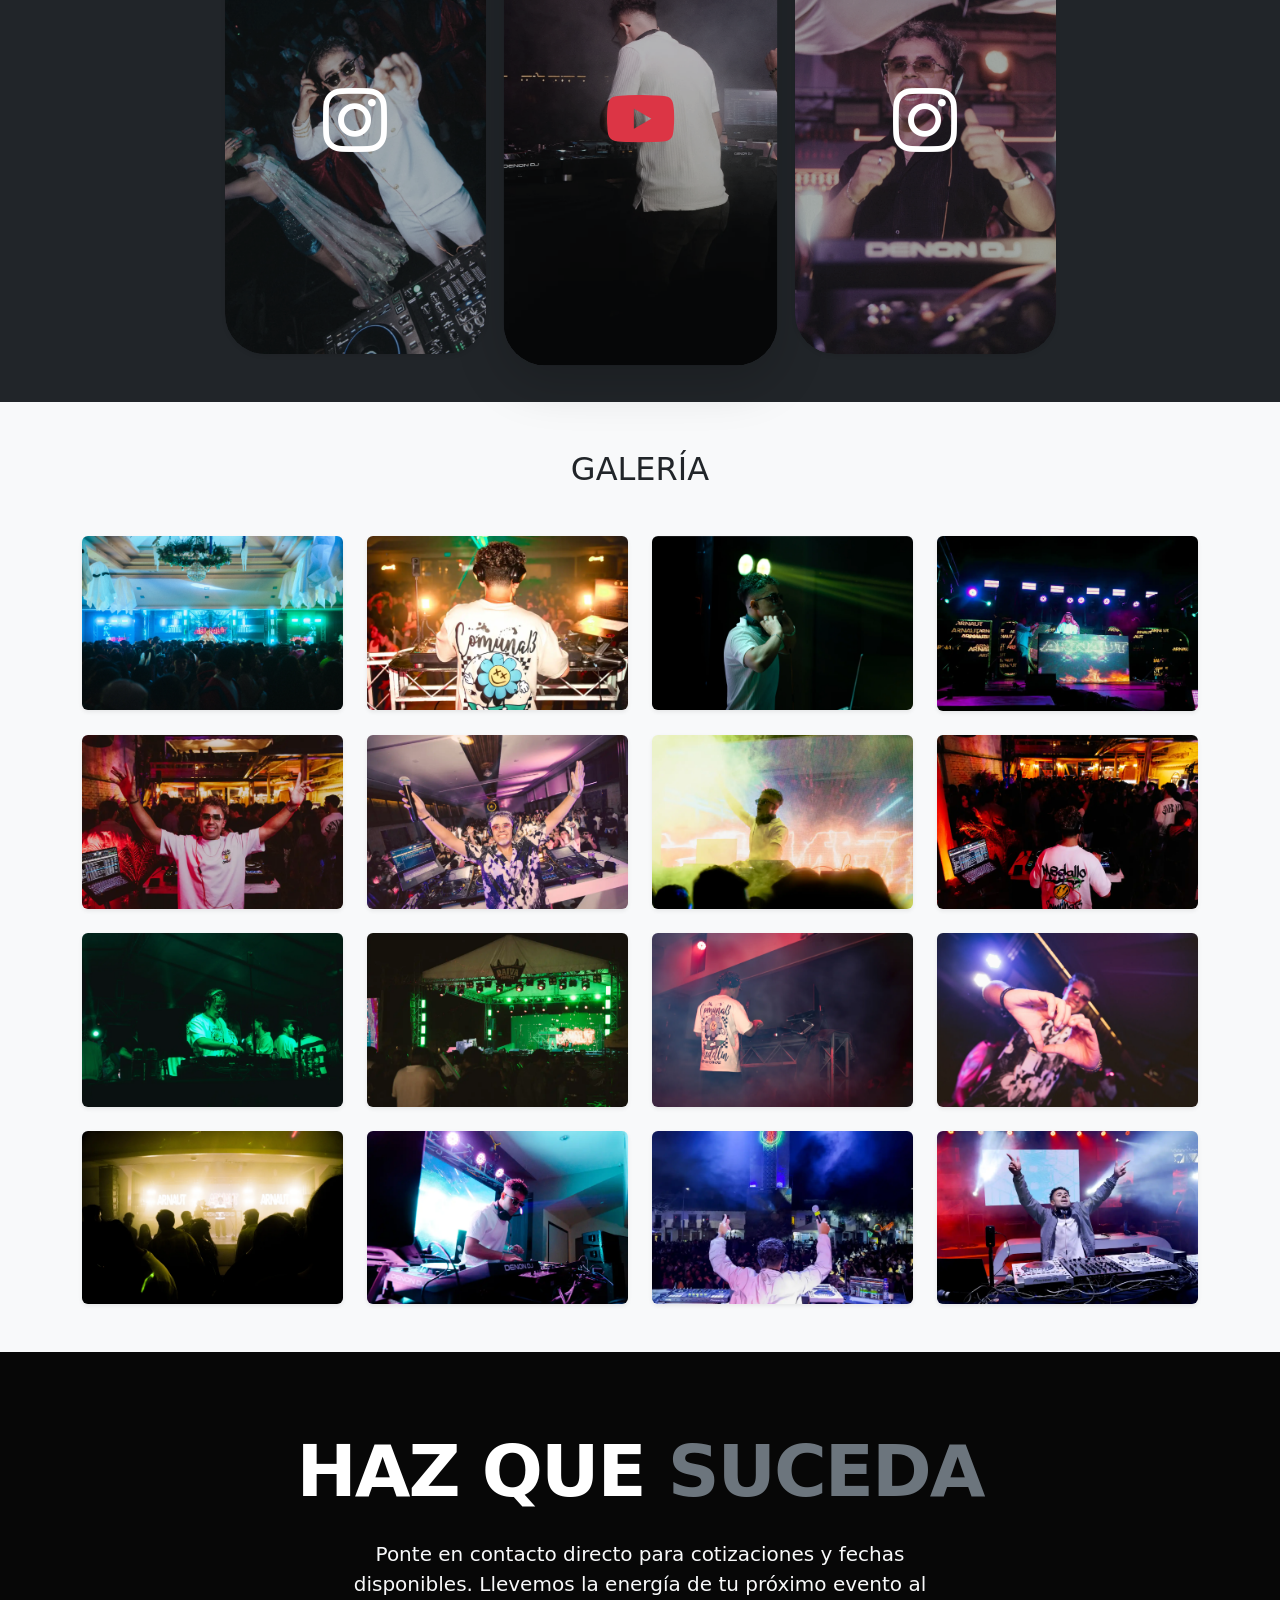
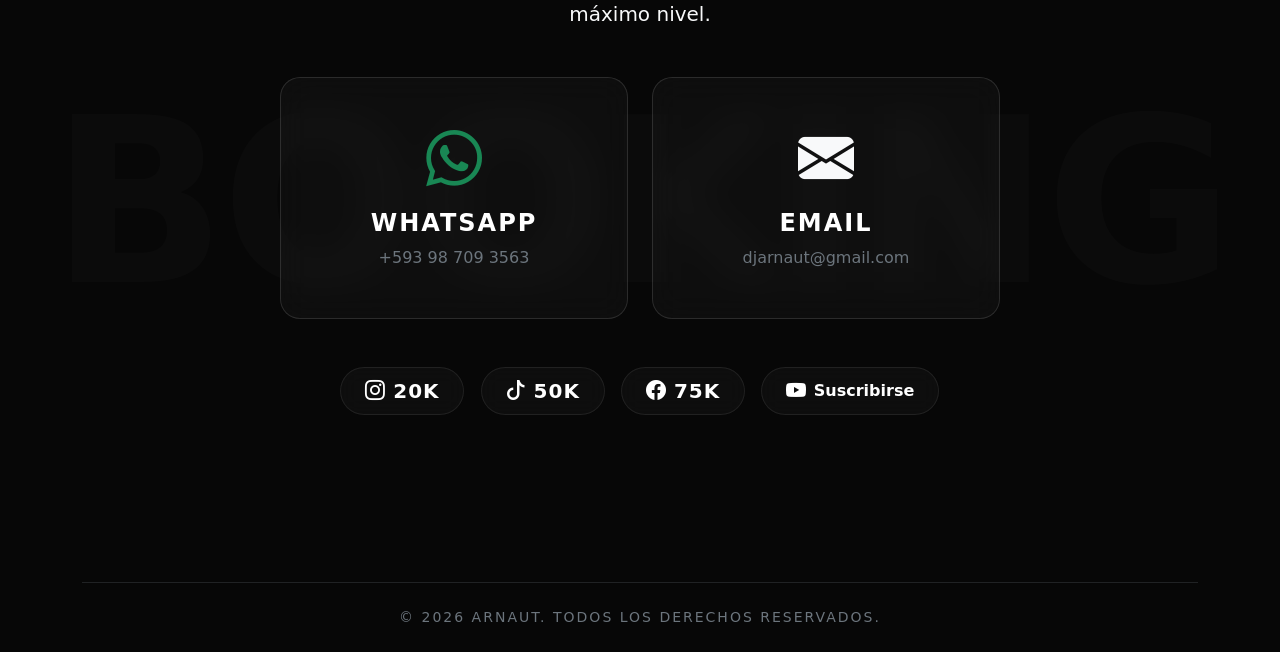
==== commit bf0225ad: "redes_followers" ====
--- a/index.html
+++ b/index.html
@@ -219,7 +219,7 @@
                         Descargar Free Pack <i class="bi bi-download ms-2"></i>
                     </a>
 
-                    <a href="https://arnaut.gumroad.com/l/mashup_pack_vol_1/" target="_blank" rel="noopener noreferrer"
+                    <a href="https://arnaut.gumroad.com/" target="_blank" rel="noopener noreferrer"
                         class="btn btn-outline-dark rounded-pill px-4 py-2">
                         Ver Catálogo Premium <i class="bi bi-arrow-right ms-2"></i>
                     </a>
@@ -463,7 +463,7 @@
                         aria-label="Instagram"
                         class="glass-stat-pill ig text-decoration-none text-white px-4 py-2 d-flex align-items-center gap-2">
                         <i class="bi bi-instagram fs-5 transition-color"></i>
-                        <span class="fw-bold fs-5" style="letter-spacing: 1px;">10K</span>
+                        <span class="fw-bold fs-5" style="letter-spacing: 1px;">20K</span>
                     </a>
 
                     <a href="https://www.tiktok.com/@arnaut.ec" target="_blank" rel="noopener noreferrer"
@@ -477,7 +477,7 @@
                         rel="noopener noreferrer" aria-label="Facebook"
                         class="glass-stat-pill fb text-decoration-none text-white px-4 py-2 d-flex align-items-center gap-2">
                         <i class="bi bi-facebook fs-5 transition-color"></i>
-                        <span class="fw-bold fs-5" style="letter-spacing: 1px;">50K</span>
+                        <span class="fw-bold fs-5" style="letter-spacing: 1px;">75K</span>
                     </a>
 
                     <a href="https://youtube.com/@arnaut_ec" target="_blank" rel="noopener noreferrer"
